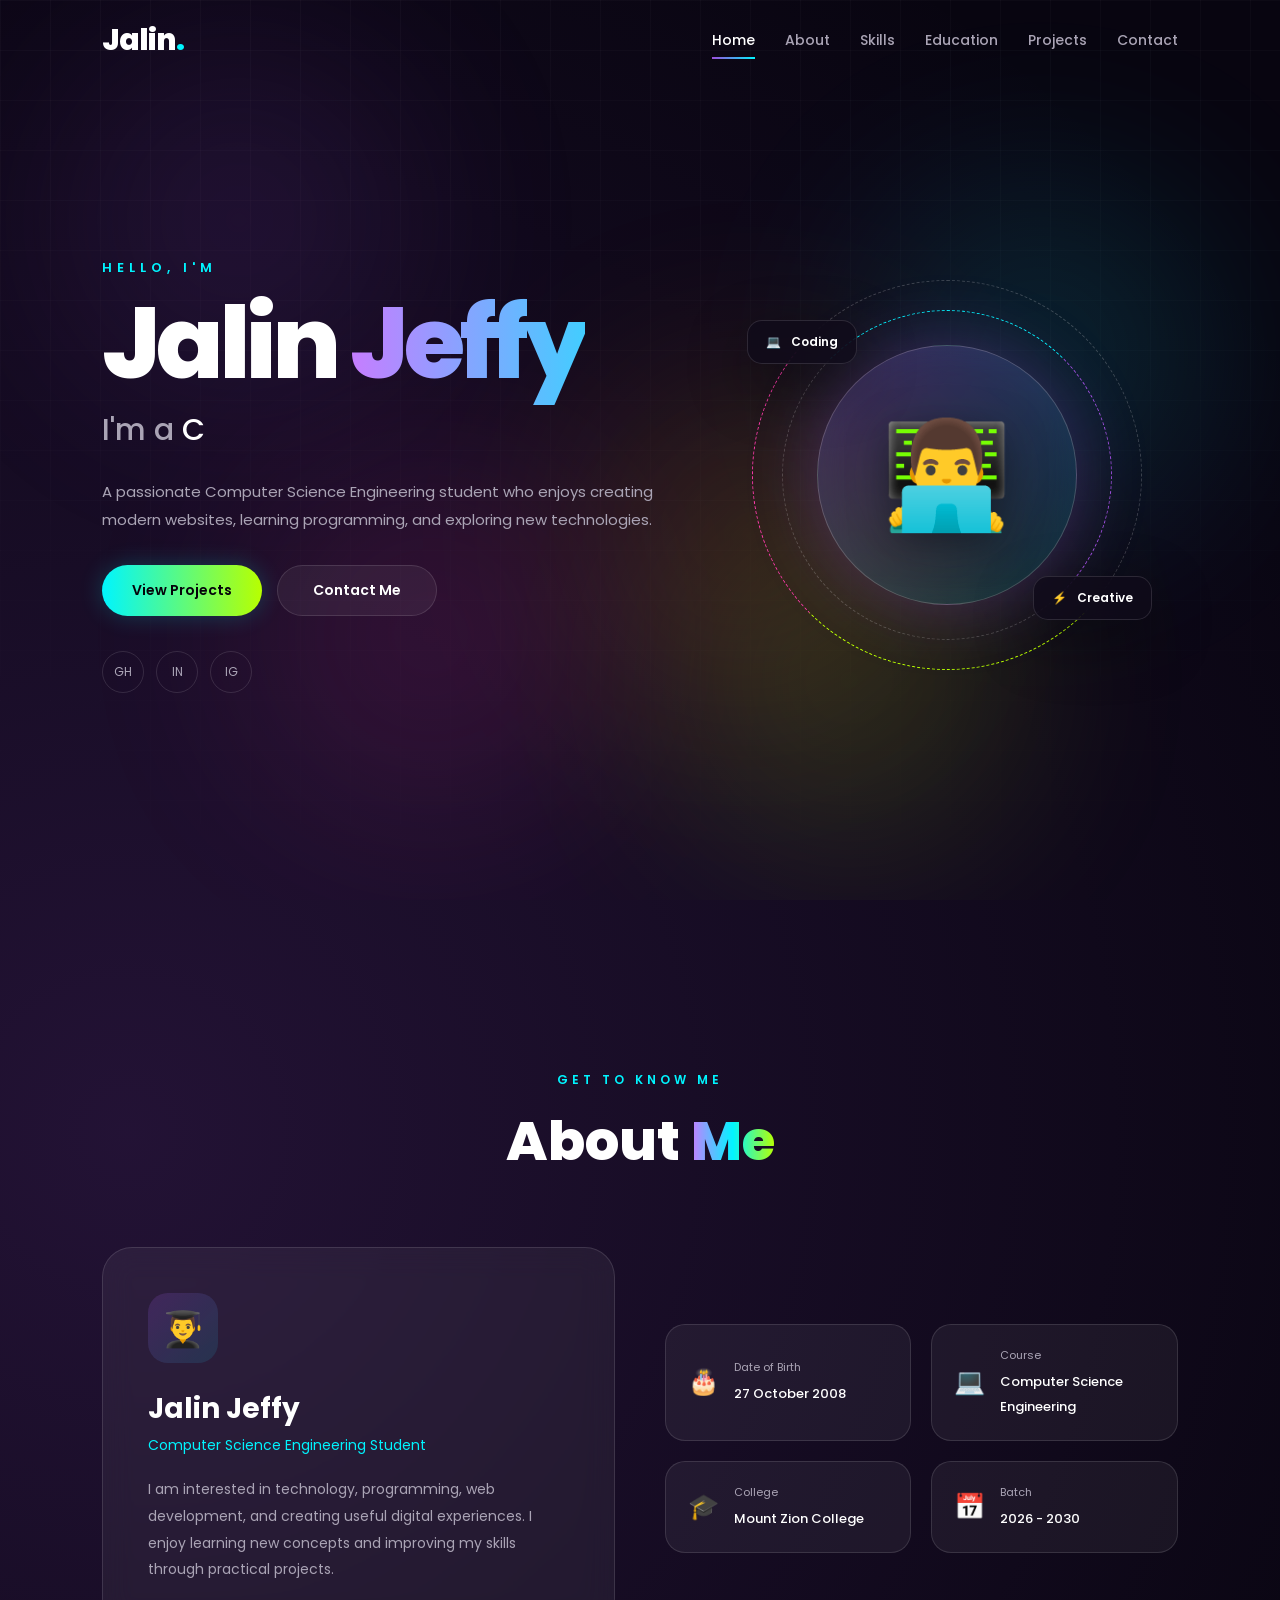
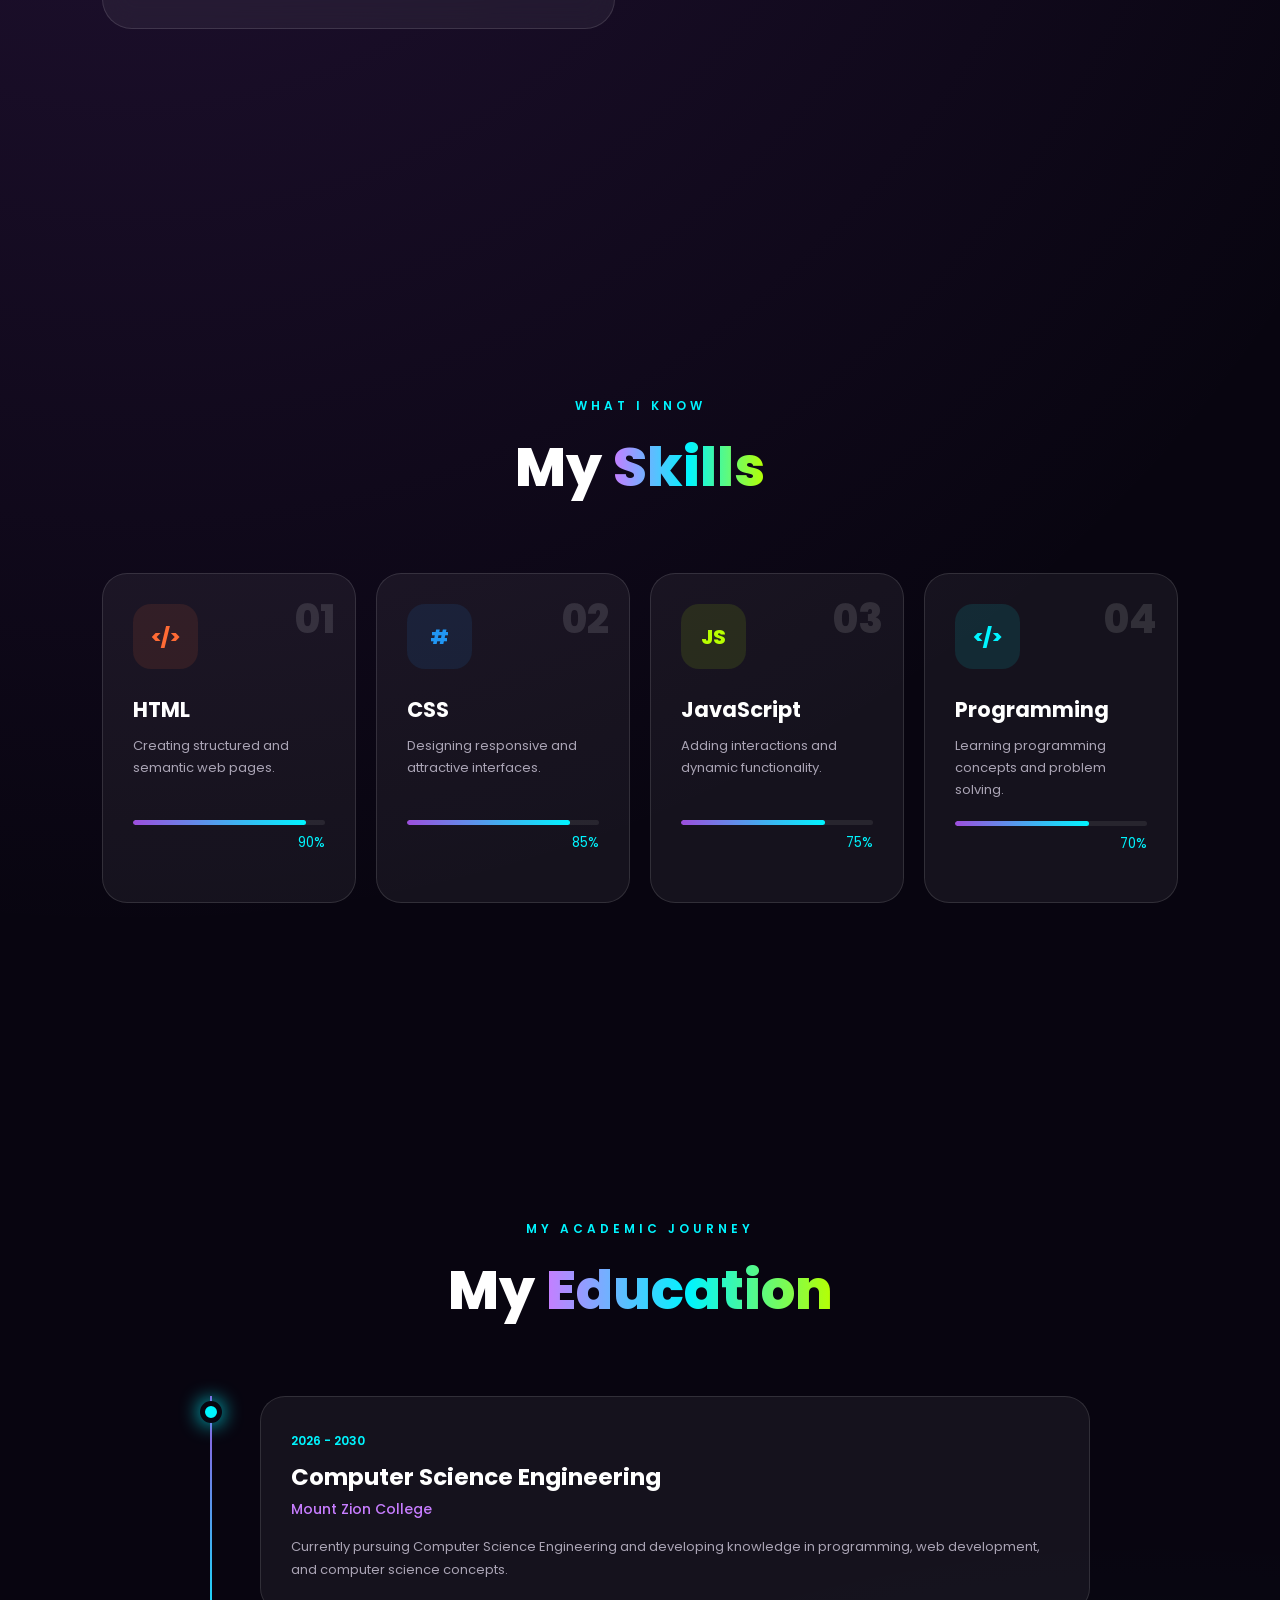
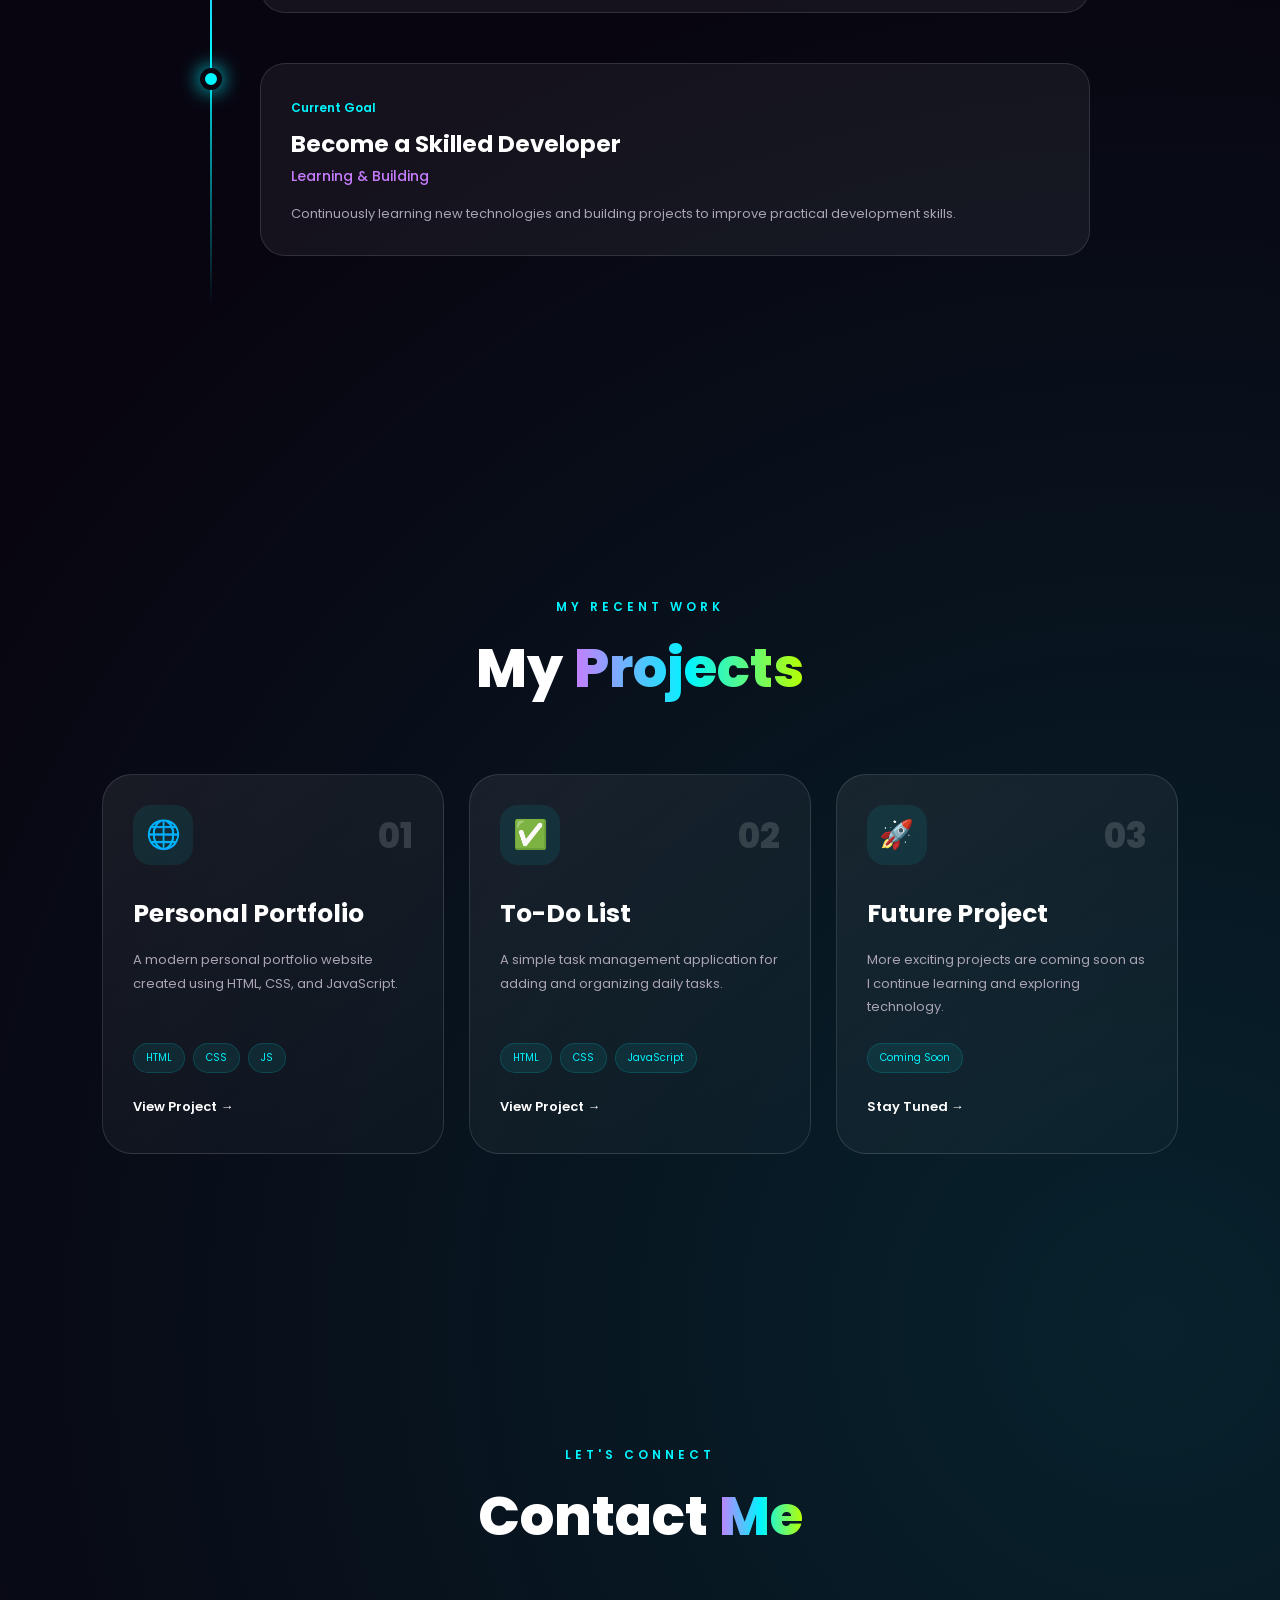
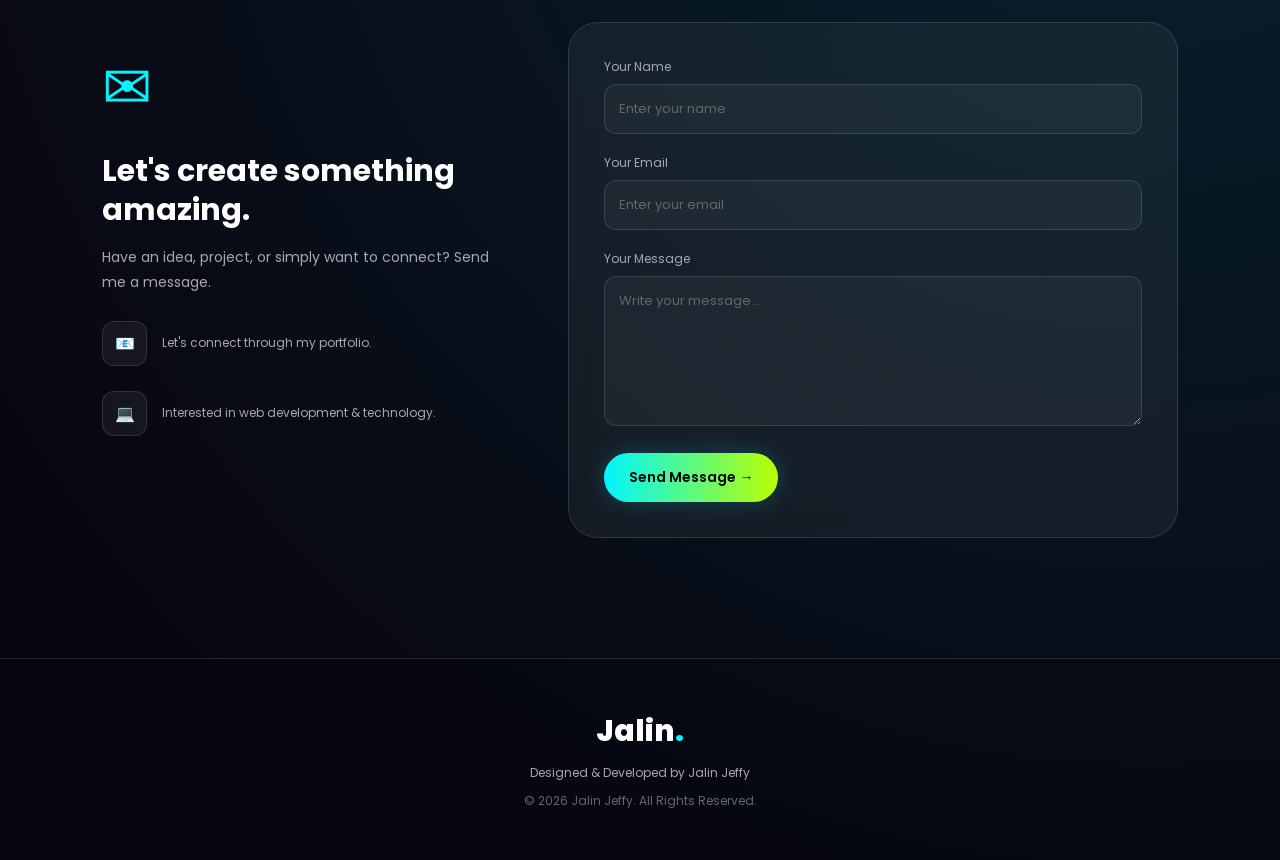
==== index.html @ ecac156f "Add files via upload" ====
<!DOCTYPE html>
<html lang="en">

<head>
    <meta charset="UTF-8">
    <meta name="viewport" content="width=device-width, initial-scale=1.0">

    <title>Jalin Jeffy | CSE Student</title>

    <!-- Google Font -->
    <link rel="preconnect" href="https://fonts.googleapis.com">
    <link rel="preconnect" href="https://fonts.gstatic.com" crossorigin>
    <link
        href="https://fonts.googleapis.com/css2?family=Poppins:wght@300;400;500;600;700;800&display=swap"
        rel="stylesheet">

    <!-- CSS -->
    <link rel="stylesheet" href="style.css">
</head>

<body>

    <!-- Animated Background -->
    <div class="background">
        <span></span>
        <span></span>
        <span></span>
        <span></span>
        <span></span>
    </div>

    <!-- NAVBAR -->
    <header class="navbar">

        <div class="logo">
            Jalin<span>.</span>
        </div>

        <nav id="navMenu">
            <a href="#home" class="active">Home</a>
            <a href="#about">About</a>
            <a href="#skills">Skills</a>
            <a href="#education">Education</a>
            <a href="#projects">Projects</a>
            <a href="#contact">Contact</a>
        </nav>

        <div class="menu-btn" id="menuBtn">
            <span></span>
            <span></span>
            <span></span>
        </div>

    </header>


    <!-- HOME -->
    <section id="home" class="hero">

        <div class="hero-content">

            <p class="small-title">HELLO, I'M</p>

            <h1>
                Jalin <span>Jeffy</span>
            </h1>

            <h2>
                I'm a <span id="typing"></span>
            </h2>

            <p class="hero-description">
                A passionate Computer Science Engineering student who
                enjoys creating modern websites, learning programming,
                and exploring new technologies.
            </p>

            <div class="hero-buttons">
                <a href="#projects" class="btn primary-btn">
                    View Projects
                </a>

                <a href="#contact" class="btn secondary-btn">
                    Contact Me
                </a>
            </div>

            <div class="social-links">

                <a href="#" title="GitHub">GH</a>
                <a href="#" title="LinkedIn">IN</a>
                <a href="#" title="Instagram">IG</a>

            </div>

        </div>


        <!-- PROFILE -->
        <div class="hero-image">

            <div class="profile-wrapper">

                <div class="rotating-ring ring-one"></div>
                <div class="rotating-ring ring-two"></div>

                <div class="profile-circle">
                    <div class="profile-icon">
                        👨‍💻
                    </div>
                </div>

                <div class="floating-card card-one">
                    <span>💻</span>
                    Coding
                </div>

                <div class="floating-card card-two">
                    <span>⚡</span>
                    Creative
                </div>

            </div>

        </div>

    </section>


    <!-- ABOUT -->
    <section id="about" class="section">

        <div class="section-title">
            <p>GET TO KNOW ME</p>
            <h2>About <span>Me</span></h2>
        </div>

        <div class="about-container">

            <div class="about-card">

                <div class="about-icon">
                    👨‍🎓
                </div>

                <h3>Jalin Jeffy</h3>

                <p class="role">
                    Computer Science Engineering Student
                </p>

                <p>
                    I am interested in technology, programming,
                    web development, and creating useful digital
                    experiences. I enjoy learning new concepts and
                    improving my skills through practical projects.
                </p>

            </div>


            <div class="about-info">

                <div class="info-box">
                    <span>🎂</span>
                    <div>
                        <small>Date of Birth</small>
                        <strong>27 October 2008</strong>
                    </div>
                </div>

                <div class="info-box">
                    <span>💻</span>
                    <div>
                        <small>Course</small>
                        <strong>Computer Science Engineering</strong>
                    </div>
                </div>

                <div class="info-box">
                    <span>🎓</span>
                    <div>
                        <small>College</small>
                        <strong>Mount Zion College</strong>
                    </div>
                </div>

                <div class="info-box">
                    <span>📅</span>
                    <div>
                        <small>Batch</small>
                        <strong>2026 - 2030</strong>
                    </div>
                </div>

            </div>

        </div>

    </section>


    <!-- SKILLS -->
    <section id="skills" class="section skills-section">

        <div class="section-title">
            <p>WHAT I KNOW</p>
            <h2>My <span>Skills</span></h2>
        </div>


        <div class="skills-grid">

            <div class="skill-card">

                <div class="skill-number">01</div>

                <div class="skill-icon html-icon">
                    &lt;/&gt;
                </div>

                <h3>HTML</h3>

                <p>
                    Creating structured and semantic web pages.
                </p>

                <div class="skill-bar">
                    <span style="width: 90%;"></span>
                </div>

                <small>90%</small>

            </div>


            <div class="skill-card">

                <div class="skill-number">02</div>

                <div class="skill-icon css-icon">
                    #
                </div>

                <h3>CSS</h3>

                <p>
                    Designing responsive and attractive interfaces.
                </p>

                <div class="skill-bar">
                    <span style="width: 85%;"></span>
                </div>

                <small>85%</small>

            </div>


            <div class="skill-card">

                <div class="skill-number">03</div>

                <div class="skill-icon js-icon">
                    JS
                </div>

                <h3>JavaScript</h3>

                <p>
                    Adding interactions and dynamic functionality.
                </p>

                <div class="skill-bar">
                    <span style="width: 75%;"></span>
                </div>

                <small>75%</small>

            </div>


            <div class="skill-card">

                <div class="skill-number">04</div>

                <div class="skill-icon code-icon">
                    &lt;/&gt;
                </div>

                <h3>Programming</h3>

                <p>
                    Learning programming concepts and problem solving.
                </p>

                <div class="skill-bar">
                    <span style="width: 70%;"></span>
                </div>

                <small>70%</small>

            </div>

        </div>

    </section>


    <!-- EDUCATION -->
    <section id="education" class="section">

        <div class="section-title">
            <p>MY ACADEMIC JOURNEY</p>
            <h2>My <span>Education</span></h2>
        </div>


        <div class="timeline">

            <div class="timeline-item">

                <div class="timeline-dot"></div>

                <div class="timeline-content">

                    <span class="timeline-year">
                        2026 - 2030
                    </span>

                    <h3>
                        Computer Science Engineering
                    </h3>

                    <h4>
                        Mount Zion College
                    </h4>

                    <p>
                        Currently pursuing Computer Science Engineering
                        and developing knowledge in programming,
                        web development, and computer science concepts.
                    </p>

                </div>

            </div>


            <div class="timeline-item">

                <div class="timeline-dot"></div>

                <div class="timeline-content">

                    <span class="timeline-year">
                        Current Goal
                    </span>

                    <h3>
                        Become a Skilled Developer
                    </h3>

                    <h4>
                        Learning & Building
                    </h4>

                    <p>
                        Continuously learning new technologies and
                        building projects to improve practical
                        development skills.
                    </p>

                </div>

            </div>

        </div>

    </section>


    <!-- PROJECTS -->
    <section id="projects" class="section projects-section">

        <div class="section-title">
            <p>MY RECENT WORK</p>
            <h2>My <span>Projects</span></h2>
        </div>


        <div class="projects-grid">


            <div class="project-card">

                <div class="project-top">

                    <span class="project-icon">
                        🌐
                    </span>

                    <span class="project-number">
                        01
                    </span>

                </div>

                <h3>
                    Personal Portfolio
                </h3>

                <p>
                    A modern personal portfolio website created
                    using HTML, CSS, and JavaScript.
                </p>

                <div class="project-tags">
                    <span>HTML</span>
                    <span>CSS</span>
                    <span>JS</span>
                </div>

                <a href="#" class="project-link">
                    View Project →
                </a>

            </div>


            <div class="project-card">

                <div class="project-top">

                    <span class="project-icon">
                        ✅
                    </span>

                    <span class="project-number">
                        02
                    </span>

                </div>

                <h3>
                    To-Do List
                </h3>

                <p>
                    A simple task management application for
                    adding and organizing daily tasks.
                </p>

                <div class="project-tags">
                    <span>HTML</span>
                    <span>CSS</span>
                    <span>JavaScript</span>
                </div>

                <a href="#" class="project-link">
                    View Project →
                </a>

            </div>


            <div class="project-card future-project">

                <div class="project-top">

                    <span class="project-icon">
                        🚀
                    </span>

                    <span class="project-number">
                        03
                    </span>

                </div>

                <h3>
                    Future Project
                </h3>

                <p>
                    More exciting projects are coming soon as I
                    continue learning and exploring technology.
                </p>

                <div class="project-tags">
                    <span>Coming Soon</span>
                </div>

                <a href="#contact" class="project-link">
                    Stay Tuned →
                </a>

            </div>

        </div>

    </section>


    <!-- CONTACT -->
    <section id="contact" class="section contact-section">

        <div class="section-title">

            <p>LET'S CONNECT</p>

            <h2>
                Contact <span>Me</span>
            </h2>

        </div>


        <div class="contact-container">


            <div class="contact-text">

                <div class="contact-big-icon">
                    ✉
                </div>

                <h3>
                    Let's create something amazing.
                </h3>

                <p>
                    Have an idea, project, or simply want to connect?
                    Send me a message.
                </p>

                <div class="contact-detail">
                    <span>📧</span>
                    <p>Let's connect through my portfolio.</p>
                </div>

                <div class="contact-detail">
                    <span>💻</span>
                    <p>Interested in web development & technology.</p>
                </div>

            </div>


            <form id="contactForm" class="contact-form">

                <div class="input-group">

                    <label>Your Name</label>

                    <input
                        type="text"
                        id="name"
                        placeholder="Enter your name"
                        required
                    >

                </div>


                <div class="input-group">

                    <label>Your Email</label>

                    <input
                        type="email"
                        id="email"
                        placeholder="Enter your email"
                        required
                    >

                </div>


                <div class="input-group">

                    <label>Your Message</label>

                    <textarea
                        id="message"
                        rows="6"
                        placeholder="Write your message..."
                        required
                    ></textarea>

                </div>


                <button type="submit" class="btn primary-btn send-btn">
                    Send Message →
                </button>

            </form>

        </div>

    </section>


    <!-- FOOTER -->
    <footer>

        <div class="footer-logo">
            Jalin<span>.</span>
        </div>

        <p>
            Designed & Developed by Jalin Jeffy
        </p>

        <p class="copyright">
            © 2026 Jalin Jeffy. All Rights Reserved.
        </p>

    </footer>


    <!-- JAVASCRIPT -->
    <script>

        /* MOBILE MENU */

        const menuBtn = document.getElementById("menuBtn");
        const navMenu = document.getElementById("navMenu");

        menuBtn.addEventListener("click", () => {

            navMenu.classList.toggle("show");
            menuBtn.classList.toggle("active");

        });


        /* CLOSE MENU AFTER CLICK */

        document.querySelectorAll("#navMenu a").forEach(link => {

            link.addEventListener("click", () => {

                navMenu.classList.remove("show");
                menuBtn.classList.remove("active");

            });

        });


        /* TYPING EFFECT */

        const typingText = document.getElementById("typing");

        const words = [
            "CSE Student",
            "Web Developer",
            "Programmer",
            "Tech Enthusiast"
        ];

        let wordIndex = 0;
        let charIndex = 0;
        let deleting = false;


        function typeEffect() {

            const currentWord = words[wordIndex];

            if (!deleting) {

                typingText.textContent =
                    currentWord.substring(0, charIndex + 1);

                charIndex++;

                if (charIndex === currentWord.length) {

                    deleting = true;

                    setTimeout(typeEffect, 1500);

                    return;
                }

            } else {

                typingText.textContent =
                    currentWord.substring(0, charIndex - 1);

                charIndex--;

                if (charIndex === 0) {

                    deleting = false;

                    wordIndex++;

                    if (wordIndex >= words.length) {
                        wordIndex = 0;
                    }

                }

            }

            setTimeout(
                typeEffect,
                deleting ? 60 : 100
            );

        }

        typeEffect();


        /* CONTACT FORM */

        const contactForm =
            document.getElementById("contactForm");

        contactForm.addEventListener("submit", function(event) {

            event.preventDefault();

            const name =
                document.getElementById("name").value;

            alert(
                "Thank you, " + name +
                "! Your message has been received."
            );

            contactForm.reset();

        });


        /* NAVBAR SCROLL EFFECT */

        window.addEventListener("scroll", () => {

            const navbar =
                document.querySelector(".navbar");

            if (window.scrollY > 50) {

                navbar.classList.add("scrolled");

            } else {

                navbar.classList.remove("scrolled");

            }

        });


        /* ACTIVE NAVIGATION */

        const sections =
            document.querySelectorAll("section");

        const navLinks =
            document.querySelectorAll("#navMenu a");


        window.addEventListener("scroll", () => {

            let current = "";

            sections.forEach(section => {

                const sectionTop =
                    section.offsetTop - 150;

                if (window.scrollY >= sectionTop) {

                    current = section.getAttribute("id");

                }

            });


            navLinks.forEach(link => {

                link.classList.remove("active");

                if (
                    link.getAttribute("href") === "#" + current
                ) {

                    link.classList.add("active");

                }

            });

        });

    </script>

</body>

</html>
---- style.css ----
/* =========================================
   GLOBAL SETTINGS
========================================= */

* {
    margin: 0;
    padding: 0;
    box-sizing: border-box;
    scroll-behavior: smooth;
}

:root {

    --bg: #080510;
    --bg-light: #10091c;

    --purple: #9d4edd;
    --purple-light: #c77dff;

    --cyan: #00f5ff;
    --lime: #b8ff00;

    --pink: #ff3cac;
    --orange: #ff9f1c;

    --white: #ffffff;
    --text: #eeeeee;
    --muted: #aaa4b5;

    --glass: rgba(255, 255, 255, 0.055);
    --border: rgba(255, 255, 255, 0.12);

    --shadow:
        0 20px 60px rgba(0, 0, 0, 0.4);

}

body {

    font-family: "Poppins", sans-serif;

    background:
        radial-gradient(
            circle at 10% 20%,
            rgba(157, 78, 221, 0.18),
            transparent 30%
        ),

        radial-gradient(
            circle at 90% 80%,
            rgba(0, 245, 255, 0.12),
            transparent 30%
        ),

        var(--bg);

    color: var(--white);

    overflow-x: hidden;

}


/* =========================================
   CUSTOM SCROLLBAR
========================================= */

::-webkit-scrollbar {
    width: 8px;
}

::-webkit-scrollbar-track {
    background: var(--bg);
}

::-webkit-scrollbar-thumb {

    background:
        linear-gradient(
            var(--purple),
            var(--cyan)
        );

    border-radius: 20px;
}


/* =========================================
   ANIMATED BACKGROUND
========================================= */

.background {

    position: fixed;

    inset: 0;

    z-index: -1;

    overflow: hidden;

    pointer-events: none;

}

.background::before {

    content: "";

    position: absolute;

    inset: 0;

    background-image:
        linear-gradient(
            rgba(255, 255, 255, 0.025) 1px,
            transparent 1px
        ),
        linear-gradient(
            90deg,
            rgba(255, 255, 255, 0.025) 1px,
            transparent 1px
        );

    background-size: 50px 50px;

    mask-image:
        linear-gradient(
            to bottom,
            black,
            transparent
        );

}

.background span {

    position: absolute;

    width: 350px;
    height: 350px;

    border-radius: 50%;

    filter: blur(100px);

    opacity: 0.12;

    animation: moveGlow 15s infinite alternate ease-in-out;

}

.background span:nth-child(1) {

    background: var(--purple);

    top: 5%;
    left: 5%;

}

.background span:nth-child(2) {

    background: var(--cyan);

    right: 5%;
    top: 20%;

    animation-delay: 2s;

}

.background span:nth-child(3) {

    background: var(--pink);

    left: 20%;
    bottom: 10%;

    animation-delay: 4s;

}

.background span:nth-child(4) {

    background: var(--lime);

    right: 20%;
    bottom: 5%;

    animation-delay: 6s;

}

.background span:nth-child(5) {

    background: var(--orange);

    left: 45%;
    top: 40%;

    animation-delay: 8s;

}


@keyframes moveGlow {

    0% {
        transform: translate(0, 0) scale(1);
    }

    50% {
        transform: translate(80px, -50px) scale(1.2);
    }

    100% {
        transform: translate(-50px, 70px) scale(0.9);
    }

}


/* =========================================
   NAVBAR
========================================= */

.navbar {

    position: fixed;

    top: 0;
    left: 0;

    width: 100%;

    height: 80px;

    padding: 0 8%;

    display: flex;

    align-items: center;

    justify-content: space-between;

    z-index: 1000;

    transition: 0.4s;

}

.navbar.scrolled {

    background: rgba(8, 5, 16, 0.8);

    backdrop-filter: blur(20px);

    border-bottom: 1px solid var(--border);

    height: 70px;

}


.logo {

    font-size: 30px;

    font-weight: 800;

    letter-spacing: -1px;

}

.logo span {

    color: var(--cyan);

}


nav {

    display: flex;

    gap: 30px;

}

nav a {

    position: relative;

    color: var(--muted);

    text-decoration: none;

    font-size: 14px;

    font-weight: 500;

    transition: 0.3s;

}

nav a:hover,
nav a.active {

    color: var(--white);

}

nav a::after {

    content: "";

    position: absolute;

    width: 0;

    height: 2px;

    left: 0;
    bottom: -8px;

    background:
        linear-gradient(
            90deg,
            var(--purple),
            var(--cyan)
        );

    transition: 0.3s;

}

nav a:hover::after,
nav a.active::after {

    width: 100%;

}


/* MOBILE MENU */

.menu-btn {

    display: none;

    width: 30px;

    cursor: pointer;

}

.menu-btn span {

    display: block;

    height: 3px;

    margin: 5px 0;

    background: white;

    border-radius: 10px;

}


/* =========================================
   COMMON SECTION
========================================= */

section {

    scroll-margin-top: 80px;

}

.section {

    min-height: 100vh;

    padding: 120px 8%;

    display: flex;

    flex-direction: column;

    justify-content: center;

}

.section-title {

    text-align: center;

    margin-bottom: 65px;

}

.section-title p {

    color: var(--cyan);

    font-size: 12px;

    font-weight: 600;

    letter-spacing: 4px;

    margin-bottom: 10px;

}

.section-title h2 {

    font-size: clamp(35px, 5vw, 55px);

    font-weight: 800;

}

.section-title h2 span {

    background:
        linear-gradient(
            90deg,
            var(--purple-light),
            var(--cyan),
            var(--lime)
        );

    -webkit-background-clip: text;

    background-clip: text;

    color: transparent;

}


/* =========================================
   HERO
========================================= */

.hero {

    min-height: 100vh;

    padding: 130px 8% 80px;

    display: grid;

    grid-template-columns: 1.1fr 0.9fr;

    align-items: center;

    gap: 50px;

}

.small-title {

    color: var(--cyan);

    letter-spacing: 5px;

    font-size: 13px;

    font-weight: 600;

    animation: slideUp 0.8s ease forwards;

}

.hero h1 {

    font-size: clamp(55px, 8vw, 100px);

    line-height: 1;

    margin: 15px 0;

    font-weight: 800;

    letter-spacing: -5px;

    animation: slideUp 1s ease forwards;

}

.hero h1 span {

    background:
        linear-gradient(
            90deg,
            var(--purple-light),
            var(--cyan),
            var(--lime)
        );

    background-size: 300%;

    -webkit-background-clip: text;

    background-clip: text;

    color: transparent;

    animation: gradientMove 5s infinite linear;

}

.hero h2 {

    font-size: clamp(20px, 3vw, 30px);

    font-weight: 500;

    color: var(--muted);

    animation: slideUp 1.2s ease forwards;

}

.hero h2 span {

    color: var(--white);

}

.hero-description {

    max-width: 650px;

    margin: 25px 0;

    color: var(--muted);

    line-height: 1.9;

    font-size: 15px;

    animation: slideUp 1.4s ease forwards;

}


/* =========================================
   BUTTONS
========================================= */

.hero-buttons {

    display: flex;

    gap: 15px;

    margin-top: 30px;

    animation: slideUp 1.6s ease forwards;

}

.btn {

    display: inline-flex;

    align-items: center;

    justify-content: center;

    min-width: 160px;

    padding: 14px 25px;

    border-radius: 50px;

    text-decoration: none;

    font-size: 14px;

    font-weight: 600;

    transition: 0.4s;

    position: relative;

    overflow: hidden;

}

.primary-btn {

    color: #05030a;

    background:
        linear-gradient(
            90deg,
            var(--cyan),
            var(--lime)
        );

    box-shadow:
        0 0 25px rgba(0, 245, 255, 0.2);

}

.primary-btn:hover {

    transform: translateY(-5px);

    box-shadow:
        0 10px 35px rgba(0, 245, 255, 0.35);

}

.secondary-btn {

    color: white;

    border: 1px solid var(--border);

    background: var(--glass);

    backdrop-filter: blur(10px);

}

.secondary-btn:hover {

    transform: translateY(-5px);

    border-color: var(--cyan);

    color: var(--cyan);

}


/* =========================================
   SOCIAL LINKS
========================================= */

.social-links {

    display: flex;

    gap: 12px;

    margin-top: 35px;

}

.social-links a {

    width: 42px;
    height: 42px;

    display: flex;

    align-items: center;
    justify-content: center;

    border-radius: 50%;

    color: var(--muted);

    border: 1px solid var(--border);

    text-decoration: none;

    font-size: 12px;

    transition: 0.3s;

}

.social-links a:hover {

    color: var(--cyan);

    border-color: var(--cyan);

    transform: translateY(-5px) rotate(8deg);

}


/* =========================================
   PROFILE
========================================= */

.hero-image {

    display: flex;

    justify-content: center;

    align-items: center;

}

.profile-wrapper {

    width: 400px;
    height: 400px;

    position: relative;

    display: flex;

    align-items: center;

    justify-content: center;

}

.profile-circle {

    width: 260px;
    height: 260px;

    border-radius: 50%;

    display: flex;

    align-items: center;
    justify-content: center;

    background:
        linear-gradient(
            145deg,
            rgba(157, 78, 221, 0.3),
            rgba(0, 245, 255, 0.1)
        );

    border: 1px solid rgba(255,255,255,0.2);

    box-shadow:
        0 0 70px rgba(157, 78, 221, 0.3),
        inset 0 0 50px rgba(0, 245, 255, 0.05);

    backdrop-filter: blur(15px);

    animation: float 4s ease-in-out infinite;

    z-index: 3;

}

.profile-icon {

    font-size: 105px;

    filter:
        drop-shadow(
            0 10px 20px
            rgba(0,0,0,0.4)
        );

}


.rotating-ring {

    position: absolute;

    border-radius: 50%;

    border: 1px dashed rgba(255,255,255,0.2);

}

.ring-one {

    width: 330px;
    height: 330px;

    border-top-color: var(--cyan);
    border-right-color: var(--purple);

    animation:
        rotate 10s linear infinite;

}

.ring-two {

    width: 390px;
    height: 390px;

    border-bottom-color: var(--lime);
    border-left-color: var(--pink);

    animation:
        rotateReverse 15s linear infinite;

}


/* =========================================
   FLOATING CARDS
========================================= */

.floating-card {

    position: absolute;

    padding: 12px 18px;

    background: rgba(15, 10, 25, 0.8);

    border: 1px solid var(--border);

    backdrop-filter: blur(15px);

    border-radius: 15px;

    font-size: 12px;

    font-weight: 600;

    box-shadow: var(--shadow);

    z-index: 5;

    animation: floatCard 4s ease-in-out infinite;

}

.floating-card span {

    margin-right: 7px;

}

.card-one {

    top: 45px;

    left: 0;

}

.card-two {

    right: -5px;

    bottom: 55px;

    animation-delay: 1.5s;

}


/* =========================================
   ABOUT
========================================= */

.about-container {

    display: grid;

    grid-template-columns: 1fr 1fr;

    gap: 50px;

    align-items: center;

}

.about-card {

    padding: 45px;

    border-radius: 30px;

    background: var(--glass);

    border: 1px solid var(--border);

    backdrop-filter: blur(15px);

    transition: 0.5s;

}

.about-card:hover {

    transform: translateY(-10px);

    border-color:
        rgba(157, 78, 221, 0.5);

    box-shadow:
        0 25px 60px
        rgba(157, 78, 221, 0.12);

}

.about-icon {

    width: 70px;
    height: 70px;

    display: flex;

    align-items: center;
    justify-content: center;

    border-radius: 20px;

    font-size: 35px;

    background:
        linear-gradient(
            135deg,
            rgba(157,78,221,0.2),
            rgba(0,245,255,0.1)
        );

    margin-bottom: 25px;

}

.about-card h3 {

    font-size: 28px;

}

.about-card .role {

    color: var(--cyan);

    margin: 5px 0 20px;

    font-size: 14px;

}

.about-card > p:last-child {

    color: var(--muted);

    line-height: 1.9;

    font-size: 14px;

}


.about-info {

    display: grid;

    grid-template-columns: 1fr 1fr;

    gap: 20px;

}

.info-box {

    display: flex;

    align-items: center;

    gap: 15px;

    padding: 22px;

    border-radius: 20px;

    background: var(--glass);

    border: 1px solid var(--border);

    transition: 0.4s;

}

.info-box:hover {

    transform: translateY(-6px);

    border-color: var(--cyan);

}

.info-box > span {

    font-size: 25px;

}

.info-box small {

    display: block;

    color: var(--muted);

    font-size: 11px;

    margin-bottom: 4px;

}

.info-box strong {

    font-size: 13px;

    font-weight: 500;

}


/* =========================================
   SKILLS
========================================= */

.skills-grid {

    display: grid;

    grid-template-columns:
        repeat(4, 1fr);

    gap: 20px;

}

.skill-card {

    position: relative;

    padding: 30px;

    min-height: 330px;

    border-radius: 25px;

    background: var(--glass);

    border: 1px solid var(--border);

    overflow: hidden;

    transition: 0.5s;

}

.skill-card::before {

    content: "";

    position: absolute;

    width: 120px;
    height: 120px;

    border-radius: 50%;

    background: var(--purple);

    filter: blur(70px);

    opacity: 0;

    top: -30px;
    right: -30px;

    transition: 0.5s;

}

.skill-card:hover {

    transform:
        translateY(-12px)
        scale(1.02);

    border-color: var(--purple);

}

.skill-card:hover::before {

    opacity: 0.4;

}

.skill-number {

    position: absolute;

    right: 20px;
    top: 15px;

    color: rgba(255,255,255,0.12);

    font-size: 40px;

    font-weight: 800;

}

.skill-icon {

    width: 65px;
    height: 65px;

    border-radius: 18px;

    display: flex;

    align-items: center;
    justify-content: center;

    font-weight: 800;

    font-size: 20px;

    margin-bottom: 25px;

}

.html-icon {

    color: #ff6b35;

    background:
        rgba(255,107,53,0.1);

}

.css-icon {

    color: #2196f3;

    background:
        rgba(33,150,243,0.1);

}

.js-icon {

    color: var(--lime);

    background:
        rgba(184,255,0,0.1);

}

.code-icon {

    color: var(--cyan);

    background:
        rgba(0,245,255,0.1);

}

.skill-card h3 {

    font-size: 21px;

    margin-bottom: 10px;

}

.skill-card p {

    color: var(--muted);

    font-size: 13px;

    line-height: 1.7;

    min-height: 65px;

}

.skill-bar {

    width: 100%;

    height: 5px;

    margin-top: 20px;

    background:
        rgba(255,255,255,0.08);

    border-radius: 20px;

    overflow: hidden;

}

.skill-bar span {

    display: block;

    height: 100%;

    background:
        linear-gradient(
            90deg,
            var(--purple),
            var(--cyan)
        );

    border-radius: inherit;

}

.skill-card small {

    display: block;

    margin-top: 8px;

    color: var(--cyan);

    text-align: right;

}


/* =========================================
   EDUCATION
========================================= */

.timeline {

    max-width: 900px;

    width: 100%;

    margin: auto;

    position: relative;

}

.timeline::before {

    content: "";

    position: absolute;

    left: 20px;

    top: 0;
    bottom: 0;

    width: 2px;

    background:
        linear-gradient(
            var(--purple),
            var(--cyan),
            transparent
        );

}

.timeline-item {

    position: relative;

    padding-left: 70px;

    margin-bottom: 50px;

}

.timeline-dot {

    position: absolute;

    left: 10px;
    top: 5px;

    width: 22px;
    height: 22px;

    border-radius: 50%;

    background: var(--cyan);

    box-shadow:
        0 0 20px var(--cyan);

    border: 5px solid var(--bg);

}

.timeline-content {

    padding: 30px;

    border-radius: 25px;

    background: var(--glass);

    border: 1px solid var(--border);

    transition: 0.4s;

}

.timeline-content:hover {

    transform: translateX(10px);

    border-color: var(--cyan);

}

.timeline-year {

    display: inline-block;

    color: var(--cyan);

    font-size: 12px;

    font-weight: 600;

    margin-bottom: 10px;

}

.timeline-content h3 {

    font-size: 23px;

    margin-bottom: 5px;

}

.timeline-content h4 {

    color: var(--purple-light);

    font-size: 14px;

    font-weight: 500;

    margin-bottom: 15px;

}

.timeline-content p {

    color: var(--muted);

    font-size: 13px;

    line-height: 1.8;

}


/* =========================================
   PROJECTS
========================================= */

.projects-grid {

    display: grid;

    grid-template-columns:
        repeat(3, 1fr);

    gap: 25px;

}

.project-card {

    position: relative;

    min-height: 380px;

    padding: 30px;

    border-radius: 30px;

    background:
        linear-gradient(
            145deg,
            rgba(255,255,255,0.07),
            rgba(255,255,255,0.02)
        );

    border: 1px solid var(--border);

    overflow: hidden;

    transition: 0.5s;

}

.project-card::after {

    content: "";

    position: absolute;

    width: 200px;
    height: 200px;

    border-radius: 50%;

    background: var(--cyan);

    filter: blur(100px);

    opacity: 0;

    right: -100px;
    bottom: -100px;

    transition: 0.5s;

}

.project-card:hover {

    transform:
        translateY(-15px)
        rotateX(3deg);

    border-color: var(--cyan);

}

.project-card:hover::after {

    opacity: 0.15;

}

.project-top {

    display: flex;

    align-items: center;

    justify-content: space-between;

}

.project-icon {

    width: 60px;
    height: 60px;

    display: flex;

    align-items: center;
    justify-content: center;

    border-radius: 18px;

    background:
        rgba(0,245,255,0.08);

    font-size: 28px;

}

.project-number {

    color: rgba(255,255,255,0.15);

    font-size: 35px;

    font-weight: 800;

}

.project-card h3 {

    font-size: 25px;

    margin: 30px 0 15px;

}

.project-card > p {

    color: var(--muted);

    font-size: 13px;

    line-height: 1.8;

    min-height: 75px;

}

.project-tags {

    display: flex;

    gap: 8px;

    flex-wrap: wrap;

    margin: 20px 0;

}

.project-tags span {

    padding: 6px 12px;

    border-radius: 20px;

    font-size: 10px;

    color: var(--cyan);

    background:
        rgba(0,245,255,0.08);

    border: 1px solid
        rgba(0,245,255,0.15);

}

.project-link {

    color: white;

    text-decoration: none;

    font-size: 13px;

    font-weight: 600;

    transition: 0.3s;

}

.project-link:hover {

    color: var(--cyan);

    letter-spacing: 1px;

}


/* =========================================
   CONTACT
========================================= */

.contact-container {

    display: grid;

    grid-template-columns: 0.8fr 1.2fr;

    gap: 60px;

    max-width: 1100px;

    width: 100%;

    margin: auto;

}

.contact-text {

    padding-top: 20px;

}

.contact-big-icon {

    font-size: 60px;

    color: var(--cyan);

    margin-bottom: 20px;

}

.contact-text h3 {

    font-size: 30px;

    line-height: 1.3;

    margin-bottom: 15px;

}

.contact-text > p {

    color: var(--muted);

    font-size: 14px;

    line-height: 1.8;

}

.contact-detail {

    display: flex;

    gap: 15px;

    align-items: center;

    margin-top: 25px;

}

.contact-detail span {

    width: 45px;
    height: 45px;

    display: flex;

    align-items: center;
    justify-content: center;

    border-radius: 12px;

    background: var(--glass);

    border: 1px solid var(--border);

}

.contact-detail p {

    color: var(--muted);

    font-size: 12px;

}


.contact-form {

    padding: 35px;

    border-radius: 30px;

    background: var(--glass);

    border: 1px solid var(--border);

    backdrop-filter: blur(15px);

}

.input-group {

    margin-bottom: 20px;

}

.input-group label {

    display: block;

    color: var(--muted);

    font-size: 12px;

    margin-bottom: 8px;

}

.input-group input,
.input-group textarea {

    width: 100%;

    border: 1px solid var(--border);

    outline: none;

    background:
        rgba(255,255,255,0.04);

    color: white;

    border-radius: 12px;

    padding: 14px;

    font-family: inherit;

    font-size: 13px;

    transition: 0.3s;

}

.input-group textarea {

    resize: vertical;

}

.input-group input:focus,
.input-group textarea:focus {

    border-color: var(--cyan);

    box-shadow:
        0 0 20px
        rgba(0,245,255,0.08);

}

.input-group input::placeholder,
.input-group textarea::placeholder {

    color: #666;

}

.send-btn {

    border: none;

    cursor: pointer;

    font-family: inherit;

}


/* =========================================
   FOOTER
========================================= */

footer {

    padding: 50px 8%;

    text-align: center;

    border-top: 1px solid var(--border);

    background:
        rgba(0,0,0,0.15);

}

.footer-logo {

    font-size: 30px;

    font-weight: 800;

    margin-bottom: 10px;

}

.footer-logo span {

    color: var(--cyan);

}

footer p {

    color: var(--muted);

    font-size: 12px;

}

footer .copyright {

    margin-top: 10px;

    opacity: 0.6;

}


/* =========================================
   ANIMATIONS
========================================= */

@keyframes slideUp {

    from {

        opacity: 0;

        transform:
            translateY(40px);

    }

    to {

        opacity: 1;

        transform:
            translateY(0);

    }

}

@keyframes gradientMove {

    0% {
        background-position: 0%;
    }

    100% {
        background-position: 300%;
    }

}

@keyframes float {

    0%,
    100% {

        transform:
            translateY(0);

    }

    50% {

        transform:
            translateY(-18px);

    }

}

@keyframes floatCard {

    0%,
    100% {

        transform:
            translateY(0);

    }

    50% {

        transform:
            translateY(-12px);

    }

}

@keyframes rotate {

    from {
        transform: rotate(0deg);
    }

    to {
        transform: rotate(360deg);
    }

}

@keyframes rotateReverse {

    from {
        transform: rotate(360deg);
    }

    to {
        transform: rotate(0deg);
    }

}


/* =========================================
   RESPONSIVE DESIGN
========================================= */

@media (max-width: 1100px) {

    .skills-grid {

        grid-template-columns:
            repeat(2, 1fr);

    }

    .hero {

        grid-template-columns: 1fr 1fr;

    }

    .profile-wrapper {

        transform: scale(0.85);

    }

}


@media (max-width: 850px) {

    .navbar {

        padding: 0 6%;

    }

    nav {

        position: absolute;

        top: 80px;

        left: 5%;

        right: 5%;

        display: none;

        flex-direction: column;

        gap: 0;

        padding: 20px;

        border-radius: 20px;

        background:
            rgba(10,6,18,0.95);

        backdrop-filter: blur(20px);

        border: 1px solid var(--border);

    }

    nav.show {

        display: flex;

    }

    nav a {

        padding: 15px;

    }

    .menu-btn {

        display: block;

    }

    .hero {

        grid-template-columns: 1fr;

        text-align: center;

        padding-top: 130px;

    }

    .hero-description {

        margin-left: auto;
        margin-right: auto;

    }

    .hero-buttons,
    .social-links {

        justify-content: center;

    }

    .hero-image {

        order: -1;

    }

    .profile-wrapper {

        transform: scale(0.75);

        margin-bottom: -50px;

    }

    .about-container {

        grid-template-columns: 1fr;

    }

    .projects-grid {

        grid-template-columns: 1fr;

    }

    .contact-container {

        grid-template-columns: 1fr;

    }

}


@media (max-width: 600px) {

    .section {

        padding:
            90px 6%;

    }

    .hero {

        padding-left: 6%;
        padding-right: 6%;

    }

    .hero h1 {

        font-size: 55px;

        letter-spacing: -3px;

    }

    .hero-buttons {

        flex-direction: column;

    }

    .btn {

        width: 100%;

    }

    .profile-wrapper {

        transform: scale(0.6);

        margin-top: -50px;

        margin-bottom: -100px;

    }

    .about-info {

        grid-template-columns: 1fr;

    }

    .skills-grid {

        grid-template-columns: 1fr;

    }

    .skill-card {

        min-height: auto;

    }

    .contact-form {

        padding: 25px;

    }

    .timeline-item {

        padding-left: 50px;

    }

}


/* =========================================
   REDUCED MOTION
========================================= */

@media (prefers-reduced-motion: reduce) {

    *,
    *::before,
    *::after {

        animation-duration: 0.01ms !important;

        animation-iteration-count: 1 !important;

        scroll-behavior: auto !important;

    }

}
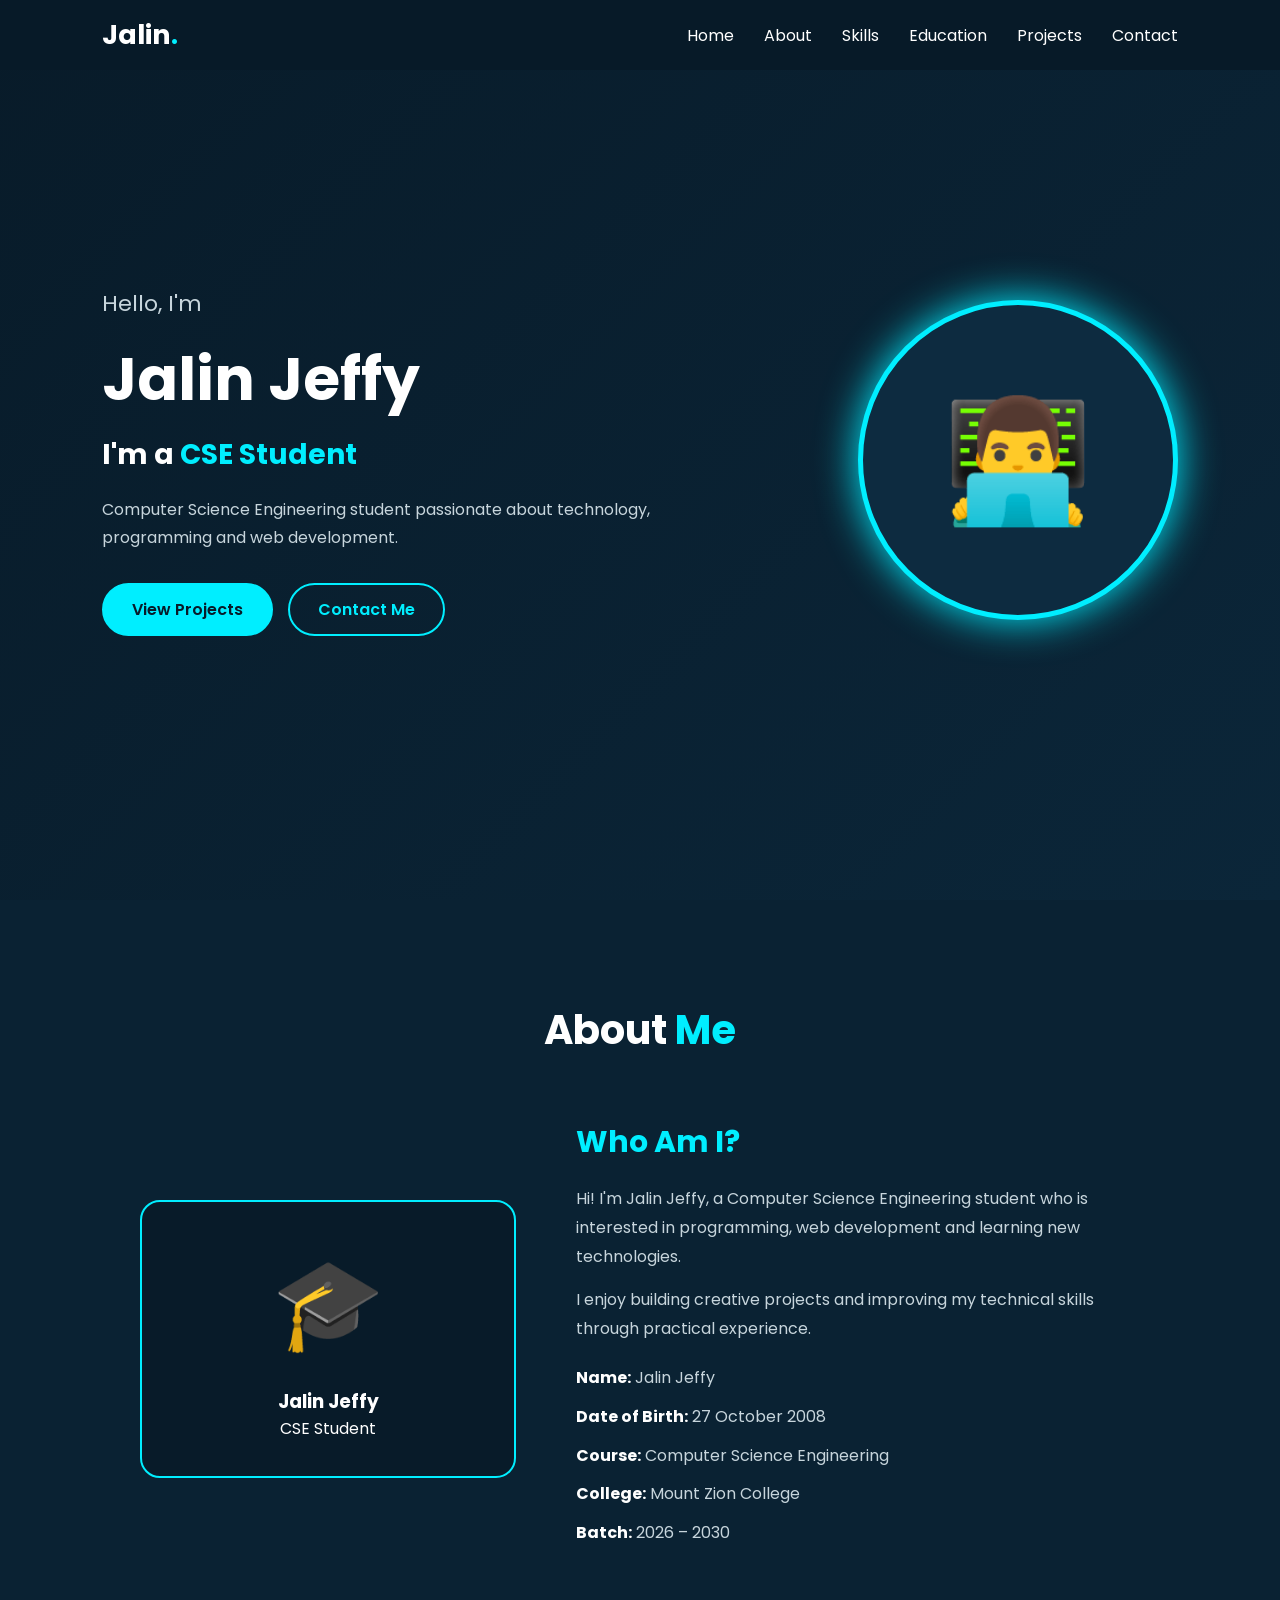
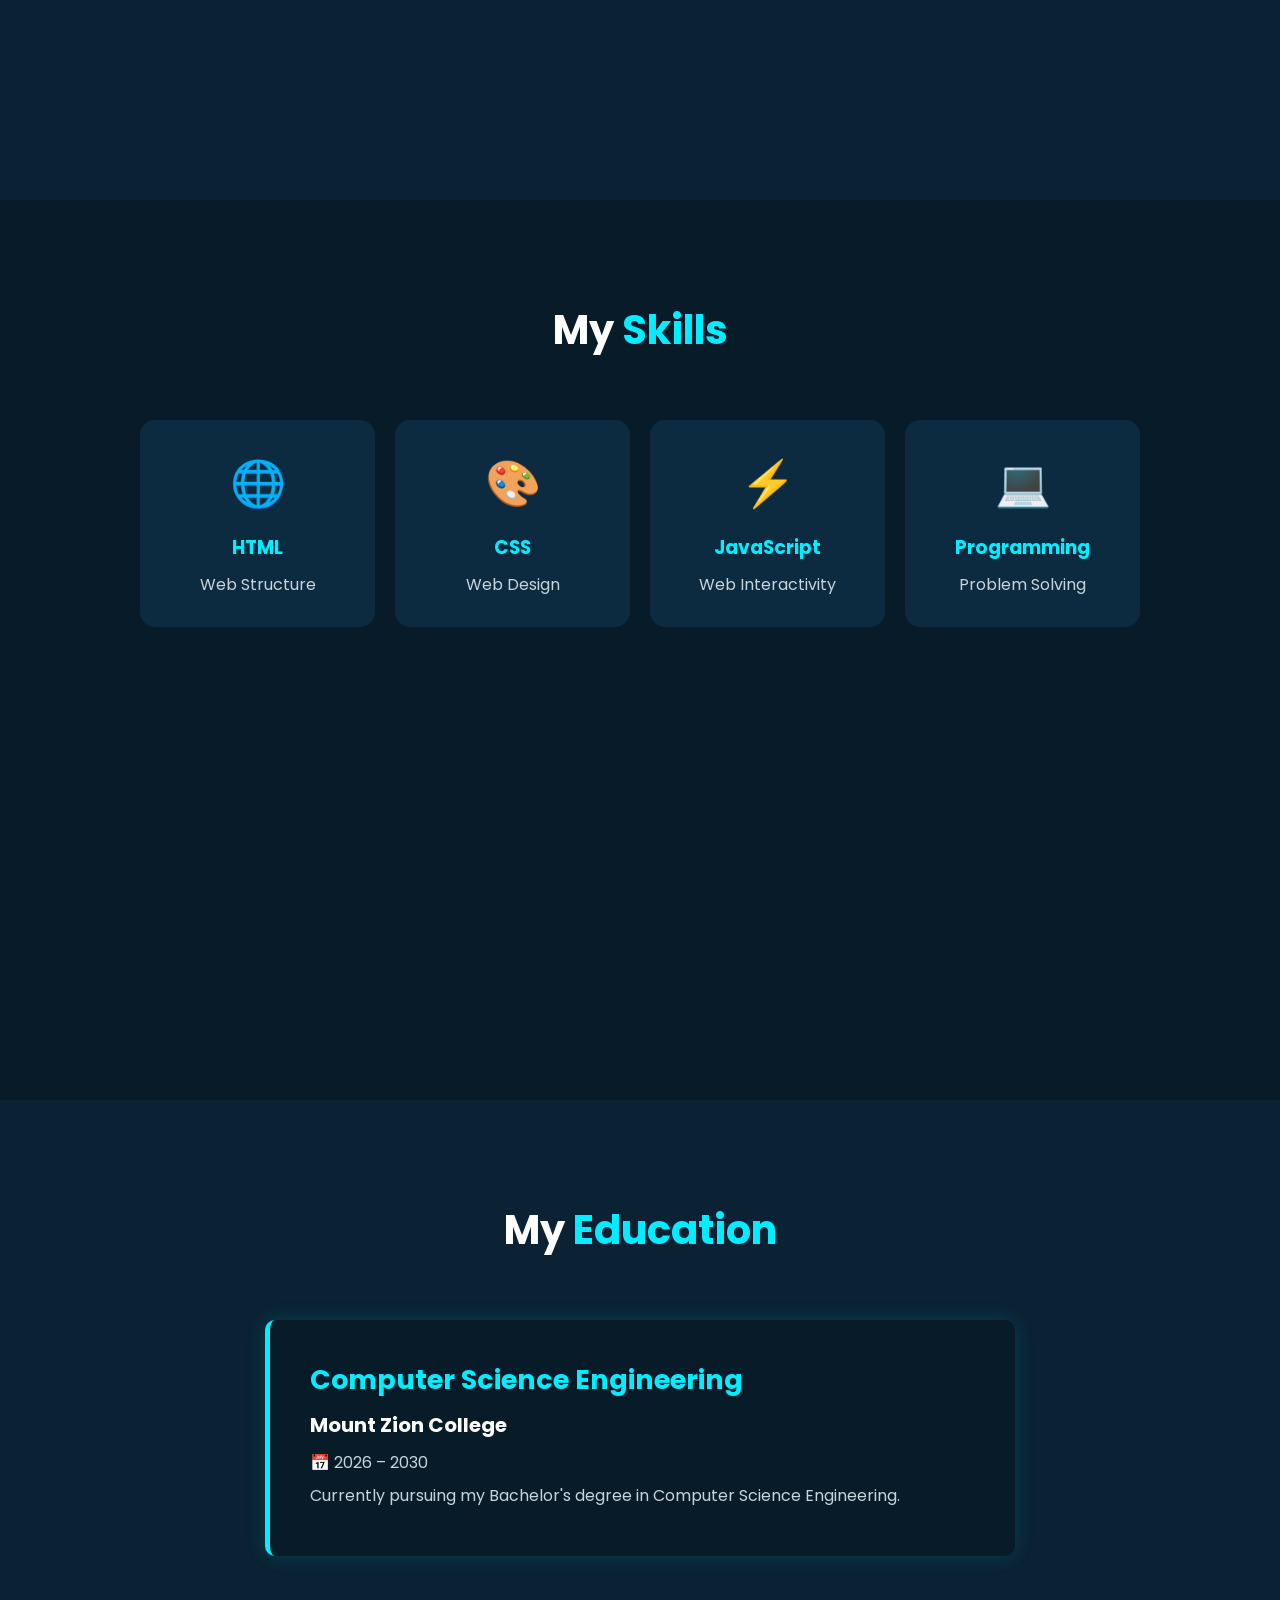
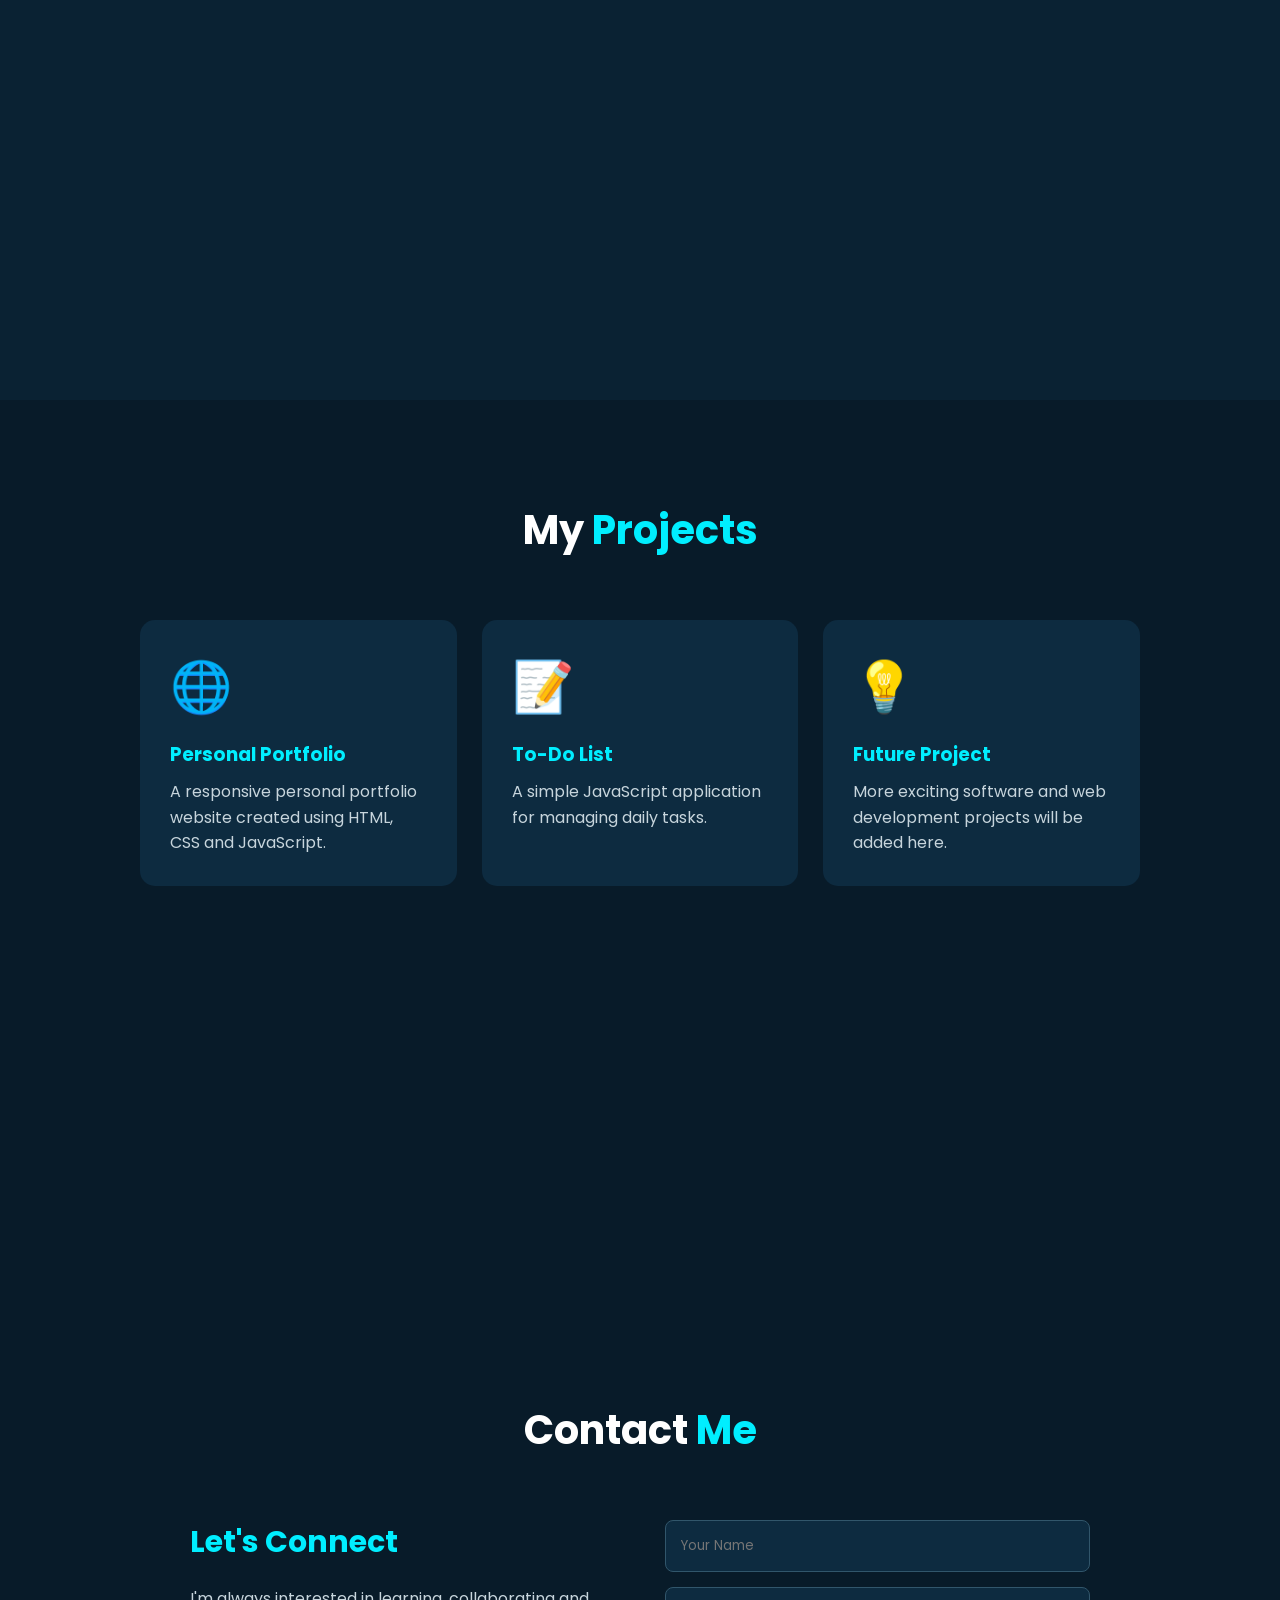
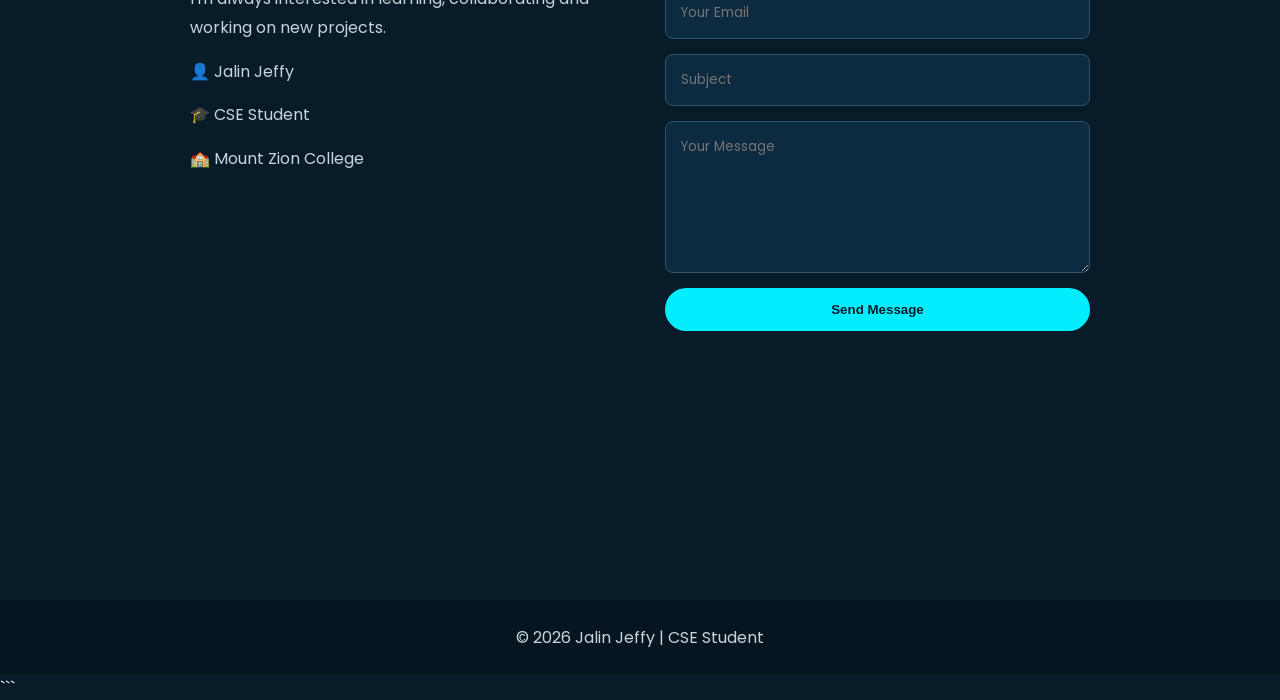
==== commit 0f3929f0: "Rename portfolio.html to index.html" ====
--- a/index.html
+++ b/index.html
@@ -1,125 +1,548 @@
 <!DOCTYPE html>
 <html lang="en">
-
 <head>
     <meta charset="UTF-8">
     <meta name="viewport" content="width=device-width, initial-scale=1.0">
 
     <title>Jalin Jeffy | CSE Student</title>
 
-    <!-- Google Font -->
     <link rel="preconnect" href="https://fonts.googleapis.com">
     <link rel="preconnect" href="https://fonts.gstatic.com" crossorigin>
-    <link
-        href="https://fonts.googleapis.com/css2?family=Poppins:wght@300;400;500;600;700;800&display=swap"
-        rel="stylesheet">
-
-    <!-- CSS -->
-    <link rel="stylesheet" href="style.css">
+    <link href="https://fonts.googleapis.com/css2?family=Poppins:wght@300;400;500;600;700&display=swap" rel="stylesheet">
+
+    <style>
+        * {
+            margin: 0;
+            padding: 0;
+            box-sizing: border-box;
+            scroll-behavior: smooth;
+        }
+
+        body {
+            font-family: "Poppins", sans-serif;
+            background: #081b29;
+            color: white;
+        }
+
+        /* NAVBAR */
+        header {
+            position: fixed;
+            top: 0;
+            width: 100%;
+            z-index: 1000;
+            background: rgba(8, 27, 41, 0.95);
+            backdrop-filter: blur(10px);
+        }
+
+        nav {
+            height: 70px;
+            display: flex;
+            justify-content: space-between;
+            align-items: center;
+            padding: 0 8%;
+        }
+
+        .logo {
+            font-size: 27px;
+            font-weight: 700;
+        }
+
+        .logo span {
+            color: #00eeff;
+        }
+
+        .nav-links {
+            display: flex;
+            list-style: none;
+            gap: 30px;
+        }
+
+        .nav-links a {
+            text-decoration: none;
+            color: white;
+            transition: 0.3s;
+        }
+
+        .nav-links a:hover {
+            color: #00eeff;
+        }
+
+        .menu {
+            display: none;
+            font-size: 28px;
+            cursor: pointer;
+        }
+
+        section {
+            min-height: 100vh;
+            padding: 100px 8%;
+        }
+
+        .title {
+            text-align: center;
+            font-size: 40px;
+            margin-bottom: 60px;
+        }
+
+        .title span {
+            color: #00eeff;
+        }
+
+        .home {
+            display: flex;
+            justify-content: space-between;
+            align-items: center;
+            gap: 50px;
+            padding-top: 120px;
+            background: linear-gradient(135deg, #081b29, #0b2639);
+        }
+
+        .home-content {
+            max-width: 650px;
+        }
+
+        .hello {
+            color: #00eeff;
+            font-size: 22px;
+        }
+
+        .home h1 {
+            font-size: 60px;
+            margin: 10px 0;
+        }
+
+        .home h2 {
+            font-size: 28px;
+            margin-bottom: 20px;
+        }
+
+        #typing {
+            color: #00eeff;
+        }
+
+        .home p {
+            color: #c7d5dc;
+            line-height: 1.8;
+        }
+
+        .buttons {
+            margin-top: 30px;
+            display: flex;
+            gap: 15px;
+        }
+
+        .btn {
+            display: inline-block;
+            padding: 12px 28px;
+            border-radius: 30px;
+            background: #00eeff;
+            color: #081b29;
+            text-decoration: none;
+            font-weight: 600;
+            border: 2px solid #00eeff;
+            transition: 0.3s;
+        }
+
+        .btn:hover {
+            background: transparent;
+            color: #00eeff;
+            box-shadow: 0 0 20px #00eeff;
+        }
+
+        .outline {
+            background: transparent;
+            color: #00eeff;
+        }
+
+        .profile {
+            width: 320px;
+            height: 320px;
+            border-radius: 50%;
+            border: 5px solid #00eeff;
+            display: flex;
+            justify-content: center;
+            align-items: center;
+            font-size: 120px;
+            background: #0d2b40;
+            box-shadow: 0 0 40px #00eeff;
+        }
+
+        .about {
+            background: #0a2233;
+        }
+
+        .about-container {
+            max-width: 1000px;
+            margin: auto;
+            display: grid;
+            grid-template-columns: 1fr 1.5fr;
+            gap: 60px;
+            align-items: center;
+        }
+
+        .about-box {
+            padding: 35px;
+            border: 2px solid #00eeff;
+            border-radius: 20px;
+            background: #081b29;
+            text-align: center;
+        }
+
+        .about-box .emoji {
+            font-size: 90px;
+            margin-bottom: 15px;
+        }
+
+        .about-content h3 {
+            font-size: 30px;
+            color: #00eeff;
+            margin-bottom: 20px;
+        }
+
+        .about-content p {
+            color: #c7d5dc;
+            line-height: 1.8;
+            margin-bottom: 15px;
+        }
+
+        .details {
+            margin-top: 20px;
+        }
+
+        .details p {
+            margin: 10px 0;
+        }
+
+        .details strong {
+            color: white;
+        }
+
+        .skills-container {
+            max-width: 1000px;
+            margin: auto;
+            display: grid;
+            grid-template-columns: repeat(4, 1fr);
+            gap: 20px;
+        }
+
+        .skill {
+            background: #0d2b40;
+            padding: 30px 20px;
+            text-align: center;
+            border-radius: 15px;
+            transition: 0.3s;
+        }
+
+        .skill:hover {
+            transform: translateY(-10px);
+            box-shadow: 0 0 20px rgba(0, 238, 255, 0.4);
+        }
+
+        .skill-icon {
+            font-size: 45px;
+            margin-bottom: 15px;
+        }
+
+        .skill h3 {
+            color: #00eeff;
+            margin-bottom: 10px;
+        }
+
+        .skill p {
+            color: #c7d5dc;
+        }
+
+        .education {
+            background: #0a2233;
+        }
+
+        .education-card {
+            max-width: 750px;
+            margin: auto;
+            background: #081b29;
+            padding: 40px;
+            border-left: 5px solid #00eeff;
+            border-radius: 10px;
+            box-shadow: 0 0 20px rgba(0, 238, 255, 0.15);
+        }
+
+        .education-card h3 {
+            color: #00eeff;
+            font-size: 27px;
+        }
+
+        .education-card h4 {
+            margin: 10px 0;
+            font-size: 20px;
+        }
+
+        .education-card p {
+            color: #c7d5dc;
+            margin: 8px 0;
+        }
+
+        .projects-container {
+            max-width: 1000px;
+            margin: auto;
+            display: grid;
+            grid-template-columns: repeat(3, 1fr);
+            gap: 25px;
+        }
+
+        .project {
+            background: #0d2b40;
+            padding: 30px;
+            border-radius: 15px;
+            transition: 0.3s;
+        }
+
+        .project:hover {
+            transform: translateY(-10px);
+            border: 1px solid #00eeff;
+        }
+
+        .project-icon {
+            font-size: 50px;
+            margin-bottom: 15px;
+        }
+
+        .project h3 {
+            color: #00eeff;
+            margin-bottom: 10px;
+        }
+
+        .project p {
+            color: #c7d5dc;
+            line-height: 1.6;
+        }
+
+        .contact {
+            background: #081b29;
+        }
+
+        .contact-container {
+            max-width: 900px;
+            margin: auto;
+            display: grid;
+            grid-template-columns: 1fr 1fr;
+            gap: 50px;
+        }
+
+        .contact-info h3 {
+            color: #00eeff;
+            font-size: 30px;
+            margin-bottom: 20px;
+        }
+
+        .contact-info p {
+            color: #c7d5dc;
+            line-height: 1.8;
+            margin-bottom: 15px;
+        }
+
+        form {
+            display: flex;
+            flex-direction: column;
+            gap: 15px;
+        }
+
+        input,
+        textarea {
+            padding: 15px;
+            background: #0d2b40;
+            border: 1px solid #31566b;
+            border-radius: 8px;
+            color: white;
+            font-family: inherit;
+            outline: none;
+        }
+
+        input:focus,
+        textarea:focus {
+            border-color: #00eeff;
+        }
+
+        textarea {
+            resize: vertical;
+        }
+
+        #message {
+            color: #00eeff;
+        }
+
+        footer {
+            text-align: center;
+            padding: 25px;
+            background: #06151f;
+            color: #c7d5dc;
+        }
+
+        @media (max-width: 900px) {
+
+            .home {
+                flex-direction: column;
+                text-align: center;
+            }
+
+            .buttons {
+                justify-content: center;
+            }
+
+            .about-container,
+            .contact-container {
+                grid-template-columns: 1fr;
+            }
+
+            .skills-container {
+                grid-template-columns: repeat(2, 1fr);
+            }
+
+            .projects-container {
+                grid-template-columns: 1fr 1fr;
+            }
+        }
+
+        @media (max-width: 600px) {
+
+            .nav-links {
+                position: absolute;
+                top: 70px;
+                left: -100%;
+                width: 100%;
+                flex-direction: column;
+                text-align: center;
+                background: #081b29;
+                padding: 25px;
+                transition: 0.3s;
+            }
+
+            .nav-links.active {
+                left: 0;
+            }
+
+            .menu {
+                display: block;
+            }
+
+            .home h1 {
+                font-size: 42px;
+            }
+
+            .home h2 {
+                font-size: 21px;
+            }
+
+            .profile {
+                width: 230px;
+                height: 230px;
+                font-size: 90px;
+            }
+
+            .skills-container,
+            .projects-container {
+                grid-template-columns: 1fr;
+            }
+
+            .title {
+                font-size: 32px;
+            }
+
+            .buttons {
+                flex-direction: column;
+                align-items: center;
+            }
+        }
+    </style>
 </head>
 
 <body>
 
-    <!-- Animated Background -->
-    <div class="background">
-        <span></span>
-        <span></span>
-        <span></span>
-        <span></span>
-        <span></span>
-    </div>
-
-    <!-- NAVBAR -->
-    <header class="navbar">
-
-        <div class="logo">
-            Jalin<span>.</span>
-        </div>
-
-        <nav id="navMenu">
-            <a href="#home" class="active">Home</a>
-            <a href="#about">About</a>
-            <a href="#skills">Skills</a>
-            <a href="#education">Education</a>
-            <a href="#projects">Projects</a>
-            <a href="#contact">Contact</a>
+    <header>
+        <nav>
+            <div class="logo">Jalin<span>.</span></div>
+
+            <ul class="nav-links" id="navLinks">
+                <li><a href="#home">Home</a></li>
+                <li><a href="#about">About</a></li>
+                <li><a href="#skills">Skills</a></li>
+                <li><a href="#education">Education</a></li>
+                <li><a href="#projects">Projects</a></li>
+                <li><a href="#contact">Contact</a></li>
+            </ul>
+
+            <div class="menu" id="menu">☰</div>
         </nav>
-
-        <div class="menu-btn" id="menuBtn">
-            <span></span>
-            <span></span>
-            <span></span>
-        </div>
-
     </header>
 
 
-    <!-- HOME -->
-    <section id="home" class="hero">
-
-        <div class="hero-content">
-
-            <p class="small-title">HELLO, I'M</p>
-
-            <h1>
-                Jalin <span>Jeffy</span>
-            </h1>
+    <section class="home" id="home">
+
+        <div class="home-content">
+
+            <p class="hello">Hello, I'm</p>
+
+            <h1>Jalin Jeffy</h1>
 
             <h2>
                 I'm a <span id="typing"></span>
             </h2>
 
-            <p class="hero-description">
-                A passionate Computer Science Engineering student who
-                enjoys creating modern websites, learning programming,
-                and exploring new technologies.
+            <p>
+                Computer Science Engineering student passionate about
+                technology, programming and web development.
             </p>
 
-            <div class="hero-buttons">
-                <a href="#projects" class="btn primary-btn">
-                    View Projects
-                </a>
-
-                <a href="#contact" class="btn secondary-btn">
-                    Contact Me
-                </a>
-            </div>
-
-            <div class="social-links">
-
-                <a href="#" title="GitHub">GH</a>
-                <a href="#" title="LinkedIn">IN</a>
-                <a href="#" title="Instagram">IG</a>
-
+            <div class="buttons">
+                <a href="#projects" class="btn">View Projects</a>
+                <a href="#contact" class="btn outline">Contact Me</a>
             </div>
 
         </div>
 
-
-        <!-- PROFILE -->
-        <div class="hero-image">
-
-            <div class="profile-wrapper">
-
-                <div class="rotating-ring ring-one"></div>
-                <div class="rotating-ring ring-two"></div>
-
-                <div class="profile-circle">
-                    <div class="profile-icon">
-                        👨‍💻
-                    </div>
+        <div class="profile">
+            👨‍💻
+        </div>
+
+    </section>
+
+
+    <section class="about" id="about">
+
+        <h2 class="title">
+            About <span>Me</span>
+        </h2>
+
+        <div class="about-container">
+
+            <div class="about-box">
+                <div class="emoji">🎓</div>
+                <h3>Jalin Jeffy</h3>
+                <p>CSE Student</p>
+            </div>
+
+            <div class="about-content">
+
+                <h3>Who Am I?</h3>
+
+                <p>
+                    Hi! I'm Jalin Jeffy, a Computer Science Engineering
+                    student who is interested in programming, web
+                    development and learning new technologies.
+                </p>
+
+                <p>
+                    I enjoy building creative projects and improving
+                    my technical skills through practical experience.
+                </p>
+
+                <div class="details">
+                    <p><strong>Name:</strong> Jalin Jeffy</p>
+                    <p><strong>Date of Birth:</strong> 27 October 2008</p>
+                    <p><strong>Course:</strong> Computer Science Engineering</p>
+                    <p><strong>College:</strong> Mount Zion College</p>
+                    <p><strong>Batch:</strong> 2026 – 2030</p>
                 </div>
 
-                <div class="floating-card card-one">
-                    <span>💻</span>
-                    Coding
-                </div>
-
-                <div class="floating-card card-two">
-                    <span>⚡</span>
-                    Creative
-                </div>
-
             </div>
 
         </div>
@@ -127,72 +550,100 @@
     </section>
 
 
-    <!-- ABOUT -->
-    <section id="about" class="section">
-
-        <div class="section-title">
-            <p>GET TO KNOW ME</p>
-            <h2>About <span>Me</span></h2>
+    <section id="skills">
+
+        <h2 class="title">
+            My <span>Skills</span>
+        </h2>
+
+        <div class="skills-container">
+
+            <div class="skill">
+                <div class="skill-icon">🌐</div>
+                <h3>HTML</h3>
+                <p>Web Structure</p>
+            </div>
+
+            <div class="skill">
+                <div class="skill-icon">🎨</div>
+                <h3>CSS</h3>
+                <p>Web Design</p>
+            </div>
+
+            <div class="skill">
+                <div class="skill-icon">⚡</div>
+                <h3>JavaScript</h3>
+                <p>Web Interactivity</p>
+            </div>
+
+            <div class="skill">
+                <div class="skill-icon">💻</div>
+                <h3>Programming</h3>
+                <p>Problem Solving</p>
+            </div>
+
         </div>
 
-        <div class="about-container">
-
-            <div class="about-card">
-
-                <div class="about-icon">
-                    👨‍🎓
-                </div>
-
-                <h3>Jalin Jeffy</h3>
-
-                <p class="role">
-                    Computer Science Engineering Student
+    </section>
+
+
+    <section class="education" id="education">
+
+        <h2 class="title">
+            My <span>Education</span>
+        </h2>
+
+        <div class="education-card">
+
+            <h3>Computer Science Engineering</h3>
+
+            <h4>Mount Zion College</h4>
+
+            <p>📅 2026 – 2030</p>
+
+            <p>
+                Currently pursuing my Bachelor's degree in
+                Computer Science Engineering.
+            </p>
+
+        </div>
+
+    </section>
+
+
+    <section id="projects">
+
+        <h2 class="title">
+            My <span>Projects</span>
+        </h2>
+
+        <div class="projects-container">
+
+            <div class="project">
+                <div class="project-icon">🌐</div>
+                <h3>Personal Portfolio</h3>
+                <p>
+                    A responsive personal portfolio website
+                    created using HTML, CSS and JavaScript.
                 </p>
-
+            </div>
+
+            <div class="project">
+                <div class="project-icon">📝</div>
+                <h3>To-Do List</h3>
                 <p>
-                    I am interested in technology, programming,
-                    web development, and creating useful digital
-                    experiences. I enjoy learning new concepts and
-                    improving my skills through practical projects.
+                    A simple JavaScript application for managing
+                    daily tasks.
                 </p>
-
-            </div>
-
-
-            <div class="about-info">
-
-                <div class="info-box">
-                    <span>🎂</span>
-                    <div>
-                        <small>Date of Birth</small>
-                        <strong>27 October 2008</strong>
-                    </div>
-                </div>
-
-                <div class="info-box">
-                    <span>💻</span>
-                    <div>
-                        <small>Course</small>
-                        <strong>Computer Science Engineering</strong>
-                    </div>
-                </div>
-
-                <div class="info-box">
-                    <span>🎓</span>
-                    <div>
-                        <small>College</small>
-                        <strong>Mount Zion College</strong>
-                    </div>
-                </div>
-
-                <div class="info-box">
-                    <span>📅</span>
-                    <div>
-                        <small>Batch</small>
-                        <strong>2026 - 2030</strong>
-                    </div>
-                </div>
-
+            </div>
+
+            <div class="project">
+                <div class="project-icon">💡</div>
+                <h3>Future Project</h3>
+                <p>
+                    More exciting software and web development
+                    projects will be added here.
+                </p>
             </div>
 
         </div>
@@ -200,459 +651,109 @@
     </section>
 
 
-    <!-- SKILLS -->
-    <section id="skills" class="section skills-section">
-
-        <div class="section-title">
-            <p>WHAT I KNOW</p>
-            <h2>My <span>Skills</span></h2>
+    <section class="contact" id="contact">
+
+        <h2 class="title">
+            Contact <span>Me</span>
+        </h2>
+
+        <div class="contact-container">
+
+            <div class="contact-info">
+
+                <h3>Let's Connect</h3>
+
+                <p>
+                    I'm always interested in learning, collaborating
+                    and working on new projects.
+                </p>
+
+                <p>👤 Jalin Jeffy</p>
+                <p>🎓 CSE Student</p>
+                <p>🏫 Mount Zion College</p>
+
+            </div>
+
+            <form id="contactForm">
+
+                <input
+                    type="text"
+                    placeholder="Your Name"
+                    required
+                >
+
+                <input
+                    type="email"
+                    placeholder="Your Email"
+                    required
+                >
+
+                <input
+                    type="text"
+                    placeholder="Subject"
+                    required
+                >
+
+                <textarea
+                    rows="6"
+                    placeholder="Your Message"
+                    required
+                ></textarea>
+
+                <button class="btn" type="submit">
+                    Send Message
+                </button>
+
+                <p id="message"></p>
+
+            </form>
+
         </div>
 
-
-        <div class="skills-grid">
-
-            <div class="skill-card">
-
-                <div class="skill-number">01</div>
-
-                <div class="skill-icon html-icon">
-                    &lt;/&gt;
-                </div>
-
-                <h3>HTML</h3>
-
-                <p>
-                    Creating structured and semantic web pages.
-                </p>
-
-                <div class="skill-bar">
-                    <span style="width: 90%;"></span>
-                </div>
-
-                <small>90%</small>
-
-            </div>
-
-
-            <div class="skill-card">
-
-                <div class="skill-number">02</div>
-
-                <div class="skill-icon css-icon">
-                    #
-                </div>
-
-                <h3>CSS</h3>
-
-                <p>
-                    Designing responsive and attractive interfaces.
-                </p>
-
-                <div class="skill-bar">
-                    <span style="width: 85%;"></span>
-                </div>
-
-                <small>85%</small>
-
-            </div>
-
-
-            <div class="skill-card">
-
-                <div class="skill-number">03</div>
-
-                <div class="skill-icon js-icon">
-                    JS
-                </div>
-
-                <h3>JavaScript</h3>
-
-                <p>
-                    Adding interactions and dynamic functionality.
-                </p>
-
-                <div class="skill-bar">
-                    <span style="width: 75%;"></span>
-                </div>
-
-                <small>75%</small>
-
-            </div>
-
-
-            <div class="skill-card">
-
-                <div class="skill-number">04</div>
-
-                <div class="skill-icon code-icon">
-                    &lt;/&gt;
-                </div>
-
-                <h3>Programming</h3>
-
-                <p>
-                    Learning programming concepts and problem solving.
-                </p>
-
-                <div class="skill-bar">
-                    <span style="width: 70%;"></span>
-                </div>
-
-                <small>70%</small>
-
-            </div>
-
-        </div>
-
     </section>
 
 
-    <!-- EDUCATION -->
-    <section id="education" class="section">
-
-        <div class="section-title">
-            <p>MY ACADEMIC JOURNEY</p>
-            <h2>My <span>Education</span></h2>
-        </div>
-
-
-        <div class="timeline">
-
-            <div class="timeline-item">
-
-                <div class="timeline-dot"></div>
-
-                <div class="timeline-content">
-
-                    <span class="timeline-year">
-                        2026 - 2030
-                    </span>
-
-                    <h3>
-                        Computer Science Engineering
-                    </h3>
-
-                    <h4>
-                        Mount Zion College
-                    </h4>
-
-                    <p>
-                        Currently pursuing Computer Science Engineering
-                        and developing knowledge in programming,
-                        web development, and computer science concepts.
-                    </p>
-
-                </div>
-
-            </div>
-
-
-            <div class="timeline-item">
-
-                <div class="timeline-dot"></div>
-
-                <div class="timeline-content">
-
-                    <span class="timeline-year">
-                        Current Goal
-                    </span>
-
-                    <h3>
-                        Become a Skilled Developer
-                    </h3>
-
-                    <h4>
-                        Learning & Building
-                    </h4>
-
-                    <p>
-                        Continuously learning new technologies and
-                        building projects to improve practical
-                        development skills.
-                    </p>
-
-                </div>
-
-            </div>
-
-        </div>
-
-    </section>
-
-
-    <!-- PROJECTS -->
-    <section id="projects" class="section projects-section">
-
-        <div class="section-title">
-            <p>MY RECENT WORK</p>
-            <h2>My <span>Projects</span></h2>
-        </div>
-
-
-        <div class="projects-grid">
-
-
-            <div class="project-card">
-
-                <div class="project-top">
-
-                    <span class="project-icon">
-                        🌐
-                    </span>
-
-                    <span class="project-number">
-                        01
-                    </span>
-
-                </div>
-
-                <h3>
-                    Personal Portfolio
-                </h3>
-
-                <p>
-                    A modern personal portfolio website created
-                    using HTML, CSS, and JavaScript.
-                </p>
-
-                <div class="project-tags">
-                    <span>HTML</span>
-                    <span>CSS</span>
-                    <span>JS</span>
-                </div>
-
-                <a href="#" class="project-link">
-                    View Project →
-                </a>
-
-            </div>
-
-
-            <div class="project-card">
-
-                <div class="project-top">
-
-                    <span class="project-icon">
-                        ✅
-                    </span>
-
-                    <span class="project-number">
-                        02
-                    </span>
-
-                </div>
-
-                <h3>
-                    To-Do List
-                </h3>
-
-                <p>
-                    A simple task management application for
-                    adding and organizing daily tasks.
-                </p>
-
-                <div class="project-tags">
-                    <span>HTML</span>
-                    <span>CSS</span>
-                    <span>JavaScript</span>
-                </div>
-
-                <a href="#" class="project-link">
-                    View Project →
-                </a>
-
-            </div>
-
-
-            <div class="project-card future-project">
-
-                <div class="project-top">
-
-                    <span class="project-icon">
-                        🚀
-                    </span>
-
-                    <span class="project-number">
-                        03
-                    </span>
-
-                </div>
-
-                <h3>
-                    Future Project
-                </h3>
-
-                <p>
-                    More exciting projects are coming soon as I
-                    continue learning and exploring technology.
-                </p>
-
-                <div class="project-tags">
-                    <span>Coming Soon</span>
-                </div>
-
-                <a href="#contact" class="project-link">
-                    Stay Tuned →
-                </a>
-
-            </div>
-
-        </div>
-
-    </section>
-
-
-    <!-- CONTACT -->
-    <section id="contact" class="section contact-section">
-
-        <div class="section-title">
-
-            <p>LET'S CONNECT</p>
-
-            <h2>
-                Contact <span>Me</span>
-            </h2>
-
-        </div>
-
-
-        <div class="contact-container">
-
-
-            <div class="contact-text">
-
-                <div class="contact-big-icon">
-                    ✉
-                </div>
-
-                <h3>
-                    Let's create something amazing.
-                </h3>
-
-                <p>
-                    Have an idea, project, or simply want to connect?
-                    Send me a message.
-                </p>
-
-                <div class="contact-detail">
-                    <span>📧</span>
-                    <p>Let's connect through my portfolio.</p>
-                </div>
-
-                <div class="contact-detail">
-                    <span>💻</span>
-                    <p>Interested in web development & technology.</p>
-                </div>
-
-            </div>
-
-
-            <form id="contactForm" class="contact-form">
-
-                <div class="input-group">
-
-                    <label>Your Name</label>
-
-                    <input
-                        type="text"
-                        id="name"
-                        placeholder="Enter your name"
-                        required
-                    >
-
-                </div>
-
-
-                <div class="input-group">
-
-                    <label>Your Email</label>
-
-                    <input
-                        type="email"
-                        id="email"
-                        placeholder="Enter your email"
-                        required
-                    >
-
-                </div>
-
-
-                <div class="input-group">
-
-                    <label>Your Message</label>
-
-                    <textarea
-                        id="message"
-                        rows="6"
-                        placeholder="Write your message..."
-                        required
-                    ></textarea>
-
-                </div>
-
-
-                <button type="submit" class="btn primary-btn send-btn">
-                    Send Message →
-                </button>
-
-            </form>
-
-        </div>
-
-    </section>
-
-
-    <!-- FOOTER -->
     <footer>
-
-        <div class="footer-logo">
-            Jalin<span>.</span>
-        </div>
-
         <p>
-            Designed & Developed by Jalin Jeffy
+            © 2026 Jalin Jeffy | CSE Student
         </p>
-
-        <p class="copyright">
-            © 2026 Jalin Jeffy. All Rights Reserved.
-        </p>
-
     </footer>
 
 
-    <!-- JAVASCRIPT -->
     <script>
 
-        /* MOBILE MENU */
-
-        const menuBtn = document.getElementById("menuBtn");
-        const navMenu = document.getElementById("navMenu");
-
-        menuBtn.addEventListener("click", () => {
-
-            navMenu.classList.toggle("show");
-            menuBtn.classList.toggle("active");
+
+        const menu = document.getElementById("menu");
+        const navLinks = document.getElementById("navLinks");
+
+        menu.addEventListener("click", function() {
+
+            navLinks.classList.toggle("active");
+
+            if (navLinks.classList.contains("active")) {
+                menu.textContent = "✕";
+            } else {
+                menu.textContent = "☰";
+            }
 
         });
 
 
-        /* CLOSE MENU AFTER CLICK */
-
-        document.querySelectorAll("#navMenu a").forEach(link => {
+
+        document.querySelectorAll(".nav-links a").forEach(link => {
 
             link.addEventListener("click", () => {
 
-                navMenu.classList.remove("show");
-                menuBtn.classList.remove("active");
+                navLinks.classList.remove("active");
+                menu.textContent = "☰";
 
             });
 
         });
 
 
-        /* TYPING EFFECT */
-
-        const typingText = document.getElementById("typing");
+
+        const typing = document.getElementById("typing");
 
         const words = [
             "CSE Student",
@@ -665,14 +766,13 @@
         let charIndex = 0;
         let deleting = false;
 
-
         function typeEffect() {
 
             const currentWord = words[wordIndex];
 
             if (!deleting) {
 
-                typingText.textContent =
+                typing.textContent =
                     currentWord.substring(0, charIndex + 1);
 
                 charIndex++;
@@ -682,13 +782,12 @@
                     deleting = true;
 
                     setTimeout(typeEffect, 1500);
-
                     return;
                 }
 
             } else {
 
-                typingText.textContent =
+                typing.textContent =
                     currentWord.substring(0, charIndex - 1);
 
                 charIndex--;
@@ -696,10 +795,9 @@
                 if (charIndex === 0) {
 
                     deleting = false;
-
                     wordIndex++;
 
-                    if (wordIndex >= words.length) {
+                    if (wordIndex === words.length) {
                         wordIndex = 0;
                     }
 
@@ -709,101 +807,30 @@
 
             setTimeout(
                 typeEffect,
-                deleting ? 60 : 100
+                deleting ? 50 : 100
             );
-
         }
 
         typeEffect();
 
 
-        /* CONTACT FORM */
-
-        const contactForm =
-            document.getElementById("contactForm");
-
-        contactForm.addEventListener("submit", function(event) {
+
+        const form = document.getElementById("contactForm");
+        const message = document.getElementById("message");
+
+        form.addEventListener("submit", function(event) {
 
             event.preventDefault();
 
-            const name =
-                document.getElementById("name").value;
-
-            alert(
-                "Thank you, " + name +
-                "! Your message has been received."
-            );
-
-            contactForm.reset();
+            message.textContent =
+                "Thank you! Your message has been submitted.";
+
+            form.reset();
 
         });
 
-
-        /* NAVBAR SCROLL EFFECT */
-
-        window.addEventListener("scroll", () => {
-
-            const navbar =
-                document.querySelector(".navbar");
-
-            if (window.scrollY > 50) {
-
-                navbar.classList.add("scrolled");
-
-            } else {
-
-                navbar.classList.remove("scrolled");
-
-            }
-
-        });
-
-
-        /* ACTIVE NAVIGATION */
-
-        const sections =
-            document.querySelectorAll("section");
-
-        const navLinks =
-            document.querySelectorAll("#navMenu a");
-
-
-        window.addEventListener("scroll", () => {
-
-            let current = "";
-
-            sections.forEach(section => {
-
-                const sectionTop =
-                    section.offsetTop - 150;
-
-                if (window.scrollY >= sectionTop) {
-
-                    current = section.getAttribute("id");
-
-                }
-
-            });
-
-
-            navLinks.forEach(link => {
-
-                link.classList.remove("active");
-
-                if (
-                    link.getAttribute("href") === "#" + current
-                ) {
-
-                    link.classList.add("active");
-
-                }
-
-            });
-
-        });
-
     </script>
 
 </body>
-
-</html>+</html>
+```
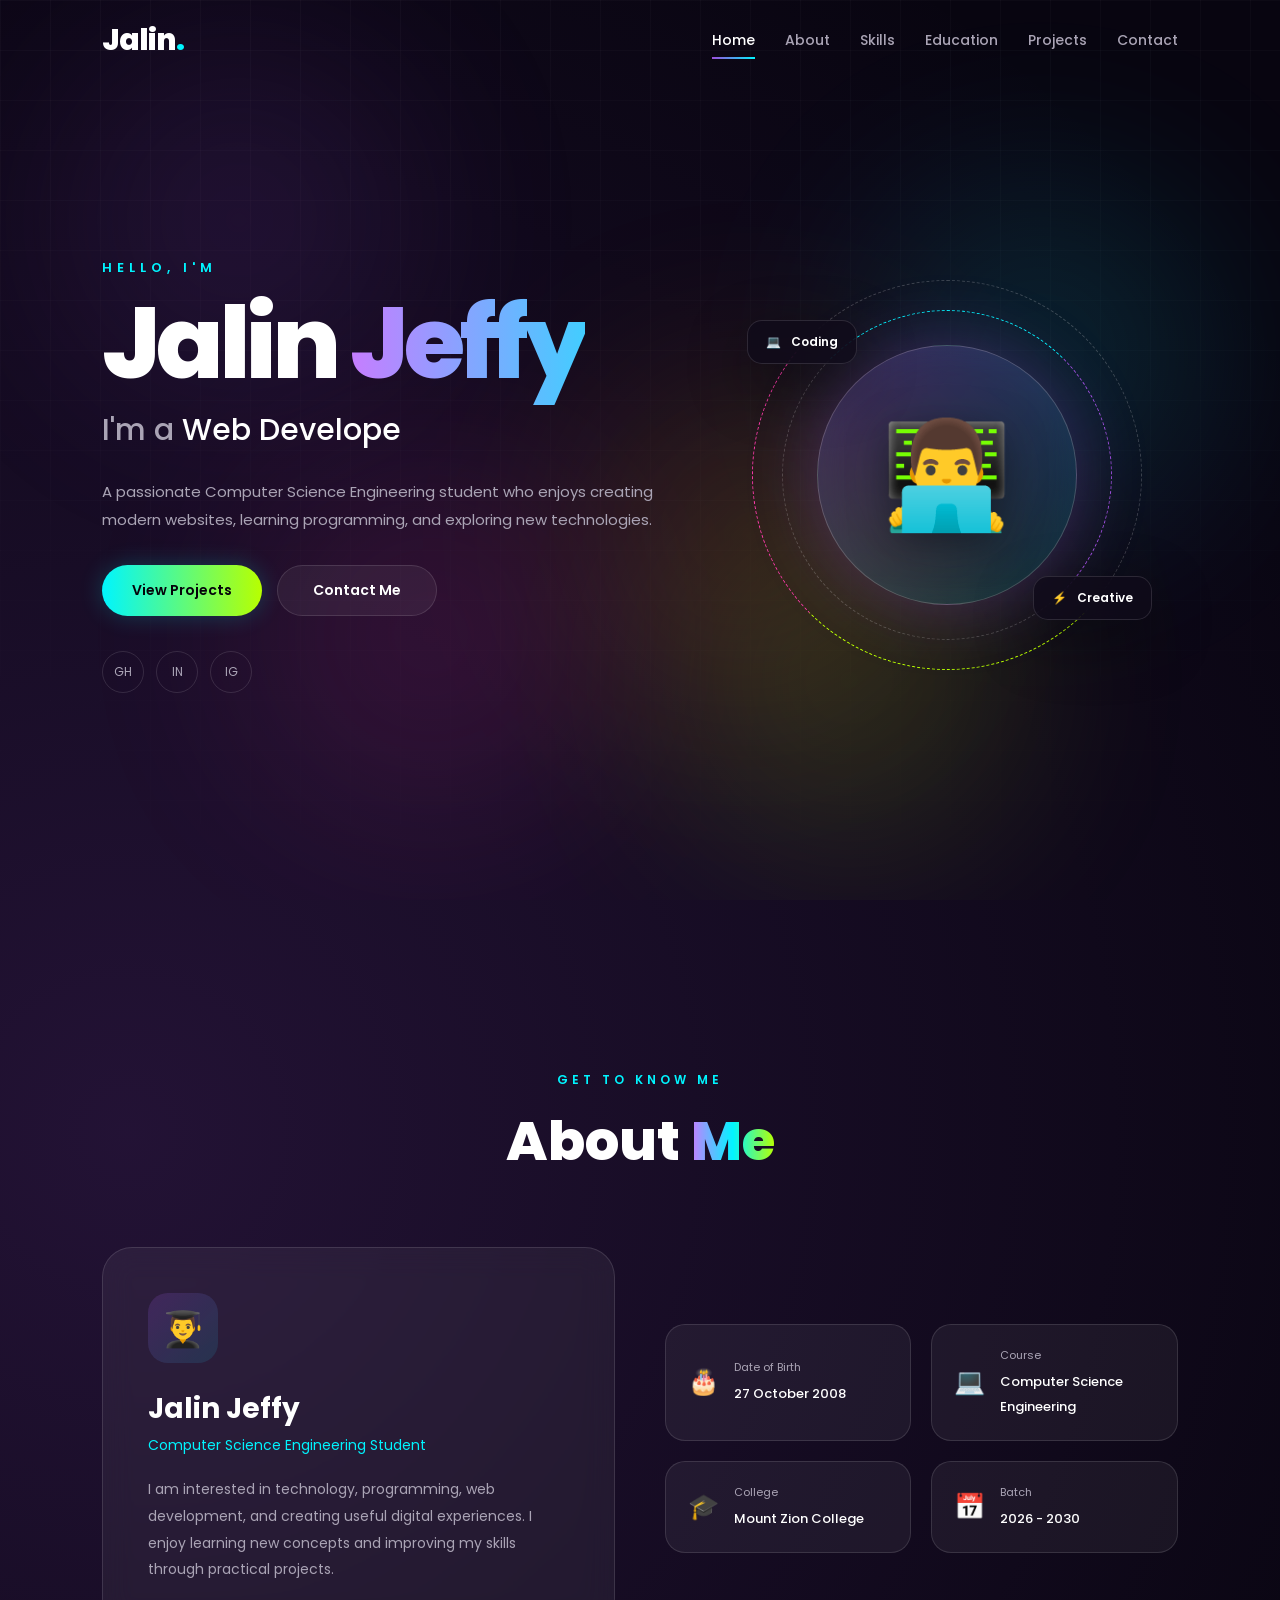
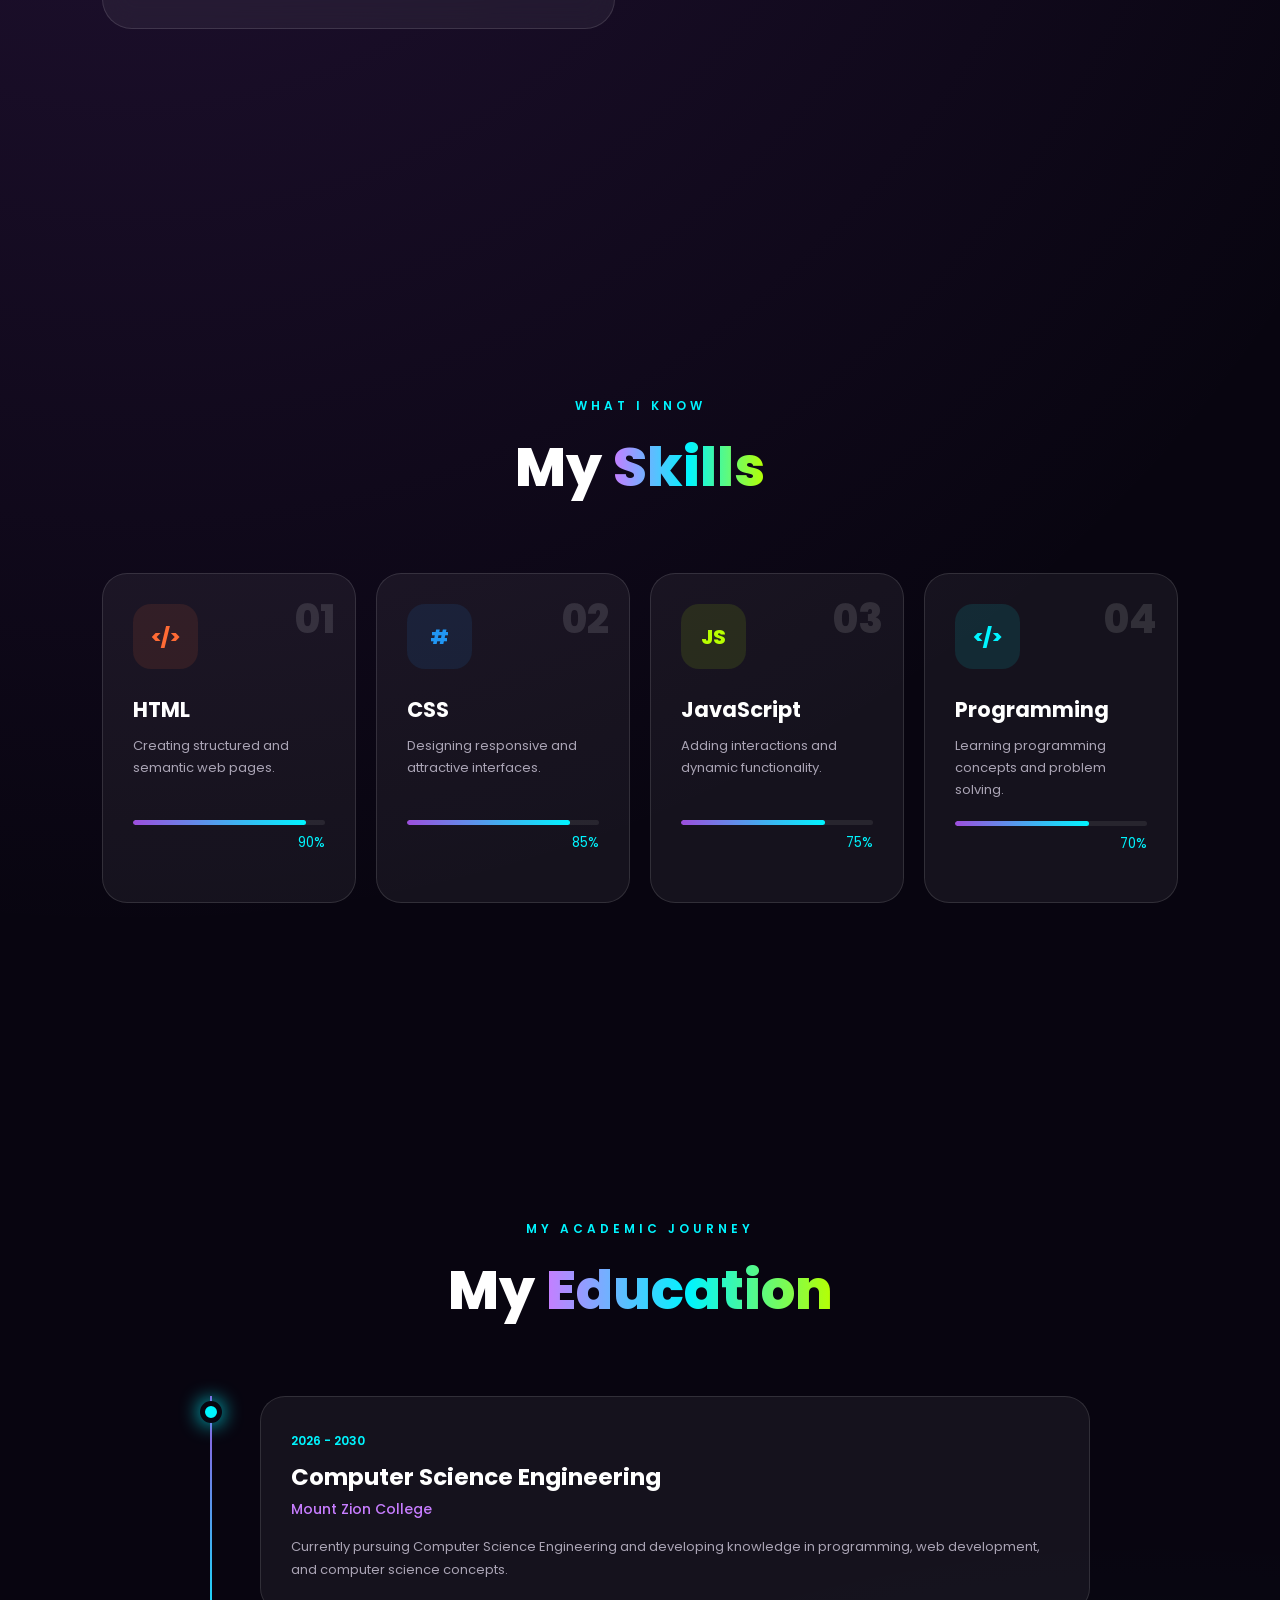
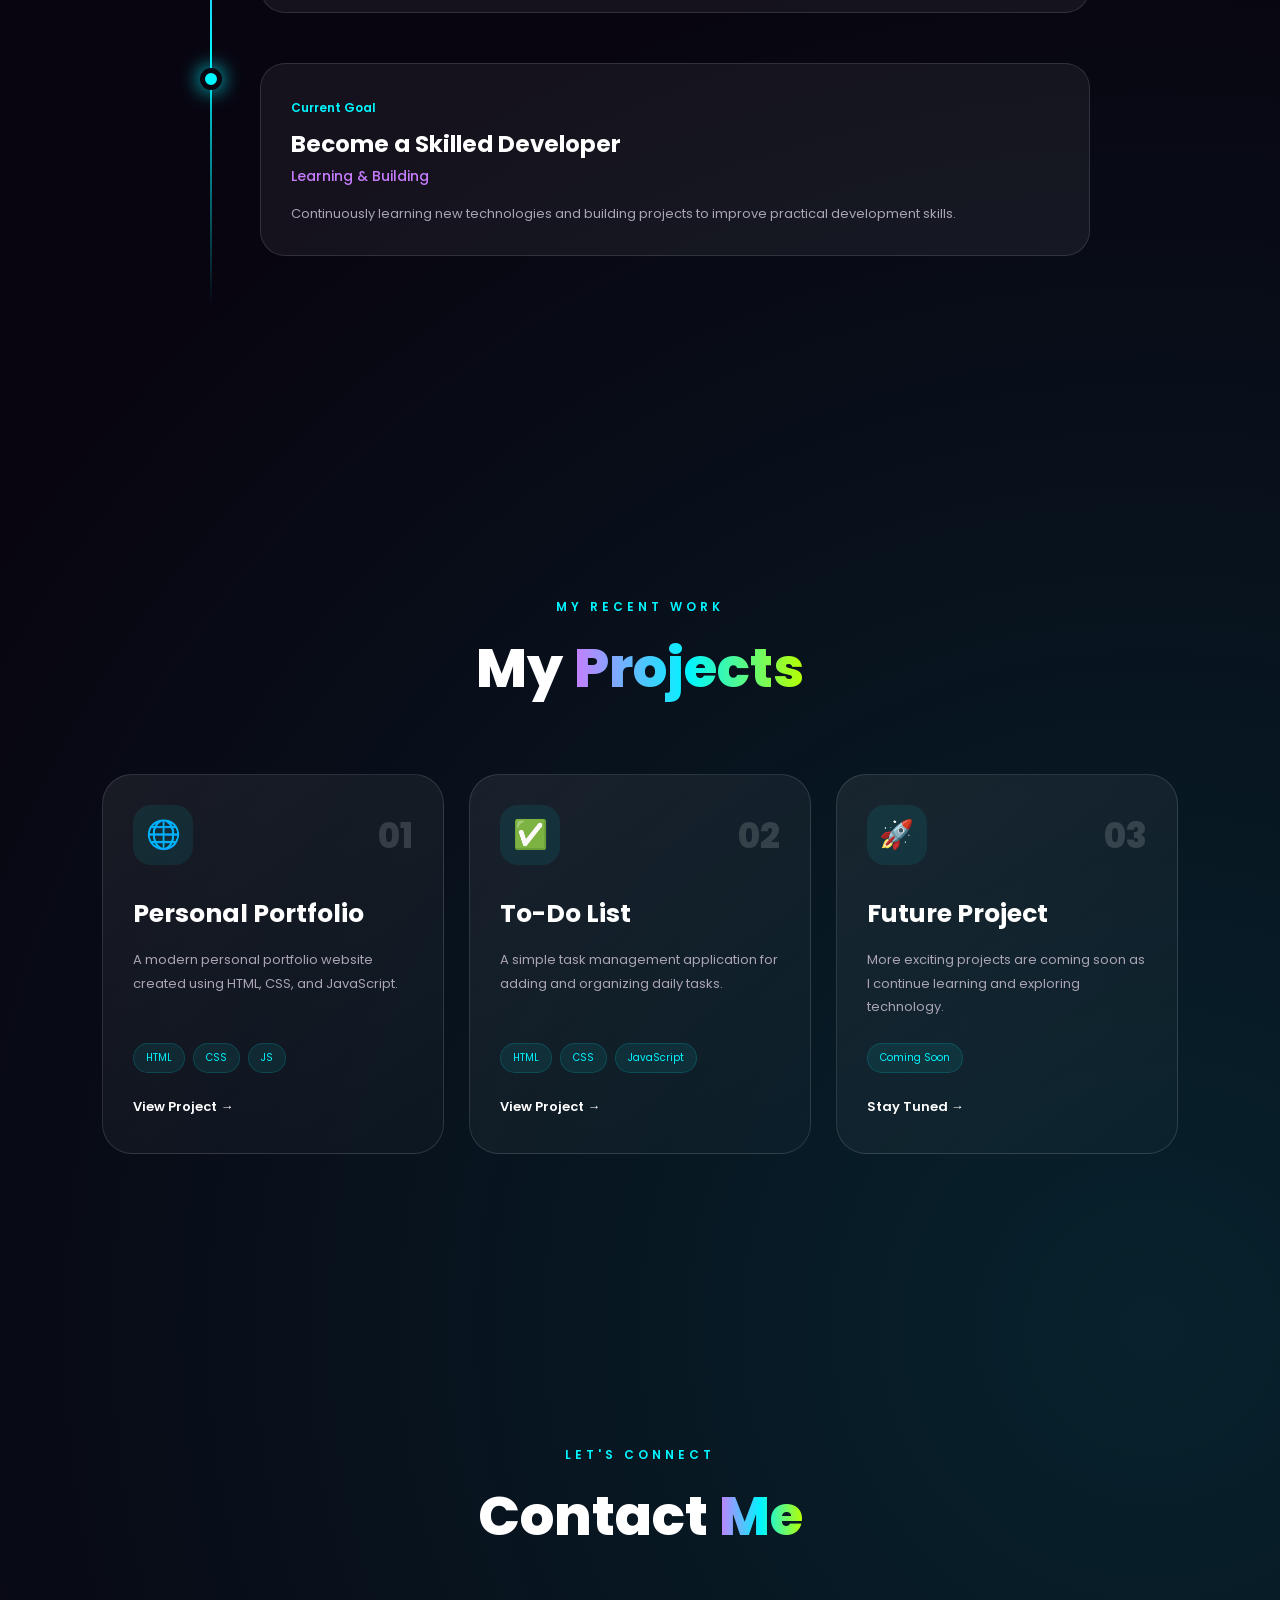
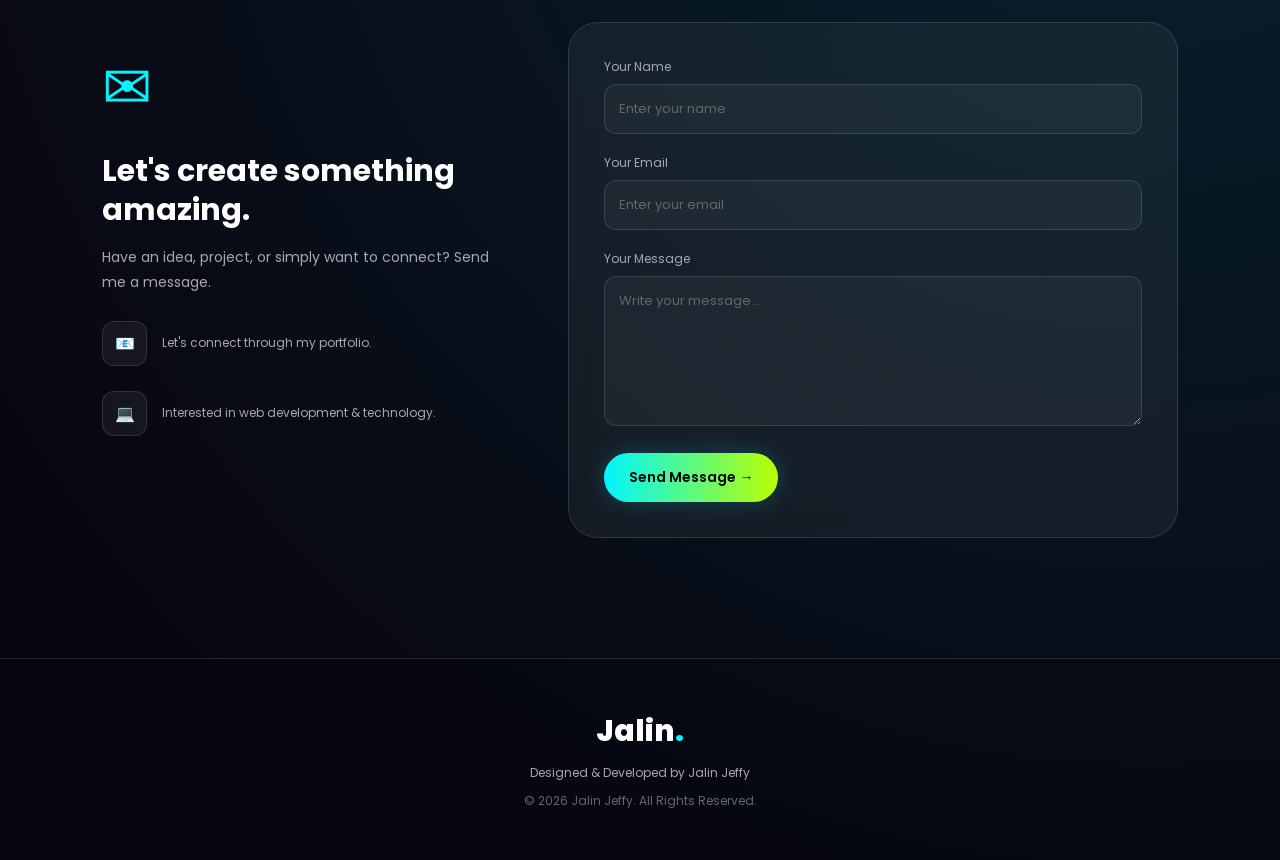
==== commit c3a2ebee: "Add files via upload" ====
--- a/index.html
+++ b/index.html
@@ -1,547 +1,304 @@
 <!DOCTYPE html>
 <html lang="en">
+
 <head>
     <meta charset="UTF-8">
     <meta name="viewport" content="width=device-width, initial-scale=1.0">
 
     <title>Jalin Jeffy | CSE Student</title>
 
+    <!-- Google Font -->
     <link rel="preconnect" href="https://fonts.googleapis.com">
     <link rel="preconnect" href="https://fonts.gstatic.com" crossorigin>
-    <link href="https://fonts.googleapis.com/css2?family=Poppins:wght@300;400;500;600;700&display=swap" rel="stylesheet">
-
-    <style>
-        * {
-            margin: 0;
-            padding: 0;
-            box-sizing: border-box;
-            scroll-behavior: smooth;
-        }
-
-        body {
-            font-family: "Poppins", sans-serif;
-            background: #081b29;
-            color: white;
-        }
-
-        /* NAVBAR */
-        header {
-            position: fixed;
-            top: 0;
-            width: 100%;
-            z-index: 1000;
-            background: rgba(8, 27, 41, 0.95);
-            backdrop-filter: blur(10px);
-        }
-
-        nav {
-            height: 70px;
-            display: flex;
-            justify-content: space-between;
-            align-items: center;
-            padding: 0 8%;
-        }
-
-        .logo {
-            font-size: 27px;
-            font-weight: 700;
-        }
-
-        .logo span {
-            color: #00eeff;
-        }
-
-        .nav-links {
-            display: flex;
-            list-style: none;
-            gap: 30px;
-        }
-
-        .nav-links a {
-            text-decoration: none;
-            color: white;
-            transition: 0.3s;
-        }
-
-        .nav-links a:hover {
-            color: #00eeff;
-        }
-
-        .menu {
-            display: none;
-            font-size: 28px;
-            cursor: pointer;
-        }
-
-        section {
-            min-height: 100vh;
-            padding: 100px 8%;
-        }
-
-        .title {
-            text-align: center;
-            font-size: 40px;
-            margin-bottom: 60px;
-        }
-
-        .title span {
-            color: #00eeff;
-        }
-
-        .home {
-            display: flex;
-            justify-content: space-between;
-            align-items: center;
-            gap: 50px;
-            padding-top: 120px;
-            background: linear-gradient(135deg, #081b29, #0b2639);
-        }
-
-        .home-content {
-            max-width: 650px;
-        }
-
-        .hello {
-            color: #00eeff;
-            font-size: 22px;
-        }
-
-        .home h1 {
-            font-size: 60px;
-            margin: 10px 0;
-        }
-
-        .home h2 {
-            font-size: 28px;
-            margin-bottom: 20px;
-        }
-
-        #typing {
-            color: #00eeff;
-        }
-
-        .home p {
-            color: #c7d5dc;
-            line-height: 1.8;
-        }
-
-        .buttons {
-            margin-top: 30px;
-            display: flex;
-            gap: 15px;
-        }
-
-        .btn {
-            display: inline-block;
-            padding: 12px 28px;
-            border-radius: 30px;
-            background: #00eeff;
-            color: #081b29;
-            text-decoration: none;
-            font-weight: 600;
-            border: 2px solid #00eeff;
-            transition: 0.3s;
-        }
-
-        .btn:hover {
-            background: transparent;
-            color: #00eeff;
-            box-shadow: 0 0 20px #00eeff;
-        }
-
-        .outline {
-            background: transparent;
-            color: #00eeff;
-        }
-
-        .profile {
-            width: 320px;
-            height: 320px;
-            border-radius: 50%;
-            border: 5px solid #00eeff;
-            display: flex;
-            justify-content: center;
-            align-items: center;
-            font-size: 120px;
-            background: #0d2b40;
-            box-shadow: 0 0 40px #00eeff;
-        }
-
-        .about {
-            background: #0a2233;
-        }
-
-        .about-container {
-            max-width: 1000px;
-            margin: auto;
-            display: grid;
-            grid-template-columns: 1fr 1.5fr;
-            gap: 60px;
-            align-items: center;
-        }
-
-        .about-box {
-            padding: 35px;
-            border: 2px solid #00eeff;
-            border-radius: 20px;
-            background: #081b29;
-            text-align: center;
-        }
-
-        .about-box .emoji {
-            font-size: 90px;
-            margin-bottom: 15px;
-        }
-
-        .about-content h3 {
-            font-size: 30px;
-            color: #00eeff;
-            margin-bottom: 20px;
-        }
-
-        .about-content p {
-            color: #c7d5dc;
-            line-height: 1.8;
-            margin-bottom: 15px;
-        }
-
-        .details {
-            margin-top: 20px;
-        }
-
-        .details p {
-            margin: 10px 0;
-        }
-
-        .details strong {
-            color: white;
-        }
-
-        .skills-container {
-            max-width: 1000px;
-            margin: auto;
-            display: grid;
-            grid-template-columns: repeat(4, 1fr);
-            gap: 20px;
-        }
-
-        .skill {
-            background: #0d2b40;
-            padding: 30px 20px;
-            text-align: center;
-            border-radius: 15px;
-            transition: 0.3s;
-        }
-
-        .skill:hover {
-            transform: translateY(-10px);
-            box-shadow: 0 0 20px rgba(0, 238, 255, 0.4);
-        }
-
-        .skill-icon {
-            font-size: 45px;
-            margin-bottom: 15px;
-        }
-
-        .skill h3 {
-            color: #00eeff;
-            margin-bottom: 10px;
-        }
-
-        .skill p {
-            color: #c7d5dc;
-        }
-
-        .education {
-            background: #0a2233;
-        }
-
-        .education-card {
-            max-width: 750px;
-            margin: auto;
-            background: #081b29;
-            padding: 40px;
-            border-left: 5px solid #00eeff;
-            border-radius: 10px;
-            box-shadow: 0 0 20px rgba(0, 238, 255, 0.15);
-        }
-
-        .education-card h3 {
-            color: #00eeff;
-            font-size: 27px;
-        }
-
-        .education-card h4 {
-            margin: 10px 0;
-            font-size: 20px;
-        }
-
-        .education-card p {
-            color: #c7d5dc;
-            margin: 8px 0;
-        }
-
-        .projects-container {
-            max-width: 1000px;
-            margin: auto;
-            display: grid;
-            grid-template-columns: repeat(3, 1fr);
-            gap: 25px;
-        }
-
-        .project {
-            background: #0d2b40;
-            padding: 30px;
-            border-radius: 15px;
-            transition: 0.3s;
-        }
-
-        .project:hover {
-            transform: translateY(-10px);
-            border: 1px solid #00eeff;
-        }
-
-        .project-icon {
-            font-size: 50px;
-            margin-bottom: 15px;
-        }
-
-        .project h3 {
-            color: #00eeff;
-            margin-bottom: 10px;
-        }
-
-        .project p {
-            color: #c7d5dc;
-            line-height: 1.6;
-        }
-
-        .contact {
-            background: #081b29;
-        }
-
-        .contact-container {
-            max-width: 900px;
-            margin: auto;
-            display: grid;
-            grid-template-columns: 1fr 1fr;
-            gap: 50px;
-        }
-
-        .contact-info h3 {
-            color: #00eeff;
-            font-size: 30px;
-            margin-bottom: 20px;
-        }
-
-        .contact-info p {
-            color: #c7d5dc;
-            line-height: 1.8;
-            margin-bottom: 15px;
-        }
-
-        form {
-            display: flex;
-            flex-direction: column;
-            gap: 15px;
-        }
-
-        input,
-        textarea {
-            padding: 15px;
-            background: #0d2b40;
-            border: 1px solid #31566b;
-            border-radius: 8px;
-            color: white;
-            font-family: inherit;
-            outline: none;
-        }
-
-        input:focus,
-        textarea:focus {
-            border-color: #00eeff;
-        }
-
-        textarea {
-            resize: vertical;
-        }
-
-        #message {
-            color: #00eeff;
-        }
-
-        footer {
-            text-align: center;
-            padding: 25px;
-            background: #06151f;
-            color: #c7d5dc;
-        }
-
-        @media (max-width: 900px) {
-
-            .home {
-                flex-direction: column;
-                text-align: center;
-            }
-
-            .buttons {
-                justify-content: center;
-            }
-
-            .about-container,
-            .contact-container {
-                grid-template-columns: 1fr;
-            }
-
-            .skills-container {
-                grid-template-columns: repeat(2, 1fr);
-            }
-
-            .projects-container {
-                grid-template-columns: 1fr 1fr;
-            }
-        }
-
-        @media (max-width: 600px) {
-
-            .nav-links {
-                position: absolute;
-                top: 70px;
-                left: -100%;
-                width: 100%;
-                flex-direction: column;
-                text-align: center;
-                background: #081b29;
-                padding: 25px;
-                transition: 0.3s;
-            }
-
-            .nav-links.active {
-                left: 0;
-            }
-
-            .menu {
-                display: block;
-            }
-
-            .home h1 {
-                font-size: 42px;
-            }
-
-            .home h2 {
-                font-size: 21px;
-            }
-
-            .profile {
-                width: 230px;
-                height: 230px;
-                font-size: 90px;
-            }
-
-            .skills-container,
-            .projects-container {
-                grid-template-columns: 1fr;
-            }
-
-            .title {
-                font-size: 32px;
-            }
-
-            .buttons {
-                flex-direction: column;
-                align-items: center;
-            }
-        }
-    </style>
+    <link
+        href="https://fonts.googleapis.com/css2?family=Poppins:wght@300;400;500;600;700;800&display=swap"
+        rel="stylesheet">
+
+    <!-- CSS -->
+    <link rel="stylesheet" href="style.css">
 </head>
 
 <body>
 
-    <header>
-        <nav>
-            <div class="logo">Jalin<span>.</span></div>
-
-            <ul class="nav-links" id="navLinks">
-                <li><a href="#home">Home</a></li>
-                <li><a href="#about">About</a></li>
-                <li><a href="#skills">Skills</a></li>
-                <li><a href="#education">Education</a></li>
-                <li><a href="#projects">Projects</a></li>
-                <li><a href="#contact">Contact</a></li>
-            </ul>
-
-            <div class="menu" id="menu">☰</div>
+    <!-- Animated Background -->
+    <div class="background">
+        <span></span>
+        <span></span>
+        <span></span>
+        <span></span>
+        <span></span>
+    </div>
+
+    <!-- NAVBAR -->
+    <header class="navbar">
+
+        <div class="logo">
+            Jalin<span>.</span>
+        </div>
+
+        <nav id="navMenu">
+            <a href="#home" class="active">Home</a>
+            <a href="#about">About</a>
+            <a href="#skills">Skills</a>
+            <a href="#education">Education</a>
+            <a href="#projects">Projects</a>
+            <a href="#contact">Contact</a>
         </nav>
+
+        <div class="menu-btn" id="menuBtn">
+            <span></span>
+            <span></span>
+            <span></span>
+        </div>
+
     </header>
 
 
-    <section class="home" id="home">
-
-        <div class="home-content">
-
-            <p class="hello">Hello, I'm</p>
-
-            <h1>Jalin Jeffy</h1>
+    <!-- HOME -->
+    <section id="home" class="hero">
+
+        <div class="hero-content">
+
+            <p class="small-title">HELLO, I'M</p>
+
+            <h1>
+                Jalin <span>Jeffy</span>
+            </h1>
 
             <h2>
                 I'm a <span id="typing"></span>
             </h2>
 
-            <p>
-                Computer Science Engineering student passionate about
-                technology, programming and web development.
+            <p class="hero-description">
+                A passionate Computer Science Engineering student who
+                enjoys creating modern websites, learning programming,
+                and exploring new technologies.
             </p>
 
-            <div class="buttons">
-                <a href="#projects" class="btn">View Projects</a>
-                <a href="#contact" class="btn outline">Contact Me</a>
-            </div>
-
-        </div>
-
-        <div class="profile">
-            👨‍💻
+            <div class="hero-buttons">
+                <a href="#projects" class="btn primary-btn">
+                    View Projects
+                </a>
+
+                <a href="#contact" class="btn secondary-btn">
+                    Contact Me
+                </a>
+            </div>
+
+            <div class="social-links">
+
+                <a href="#" title="GitHub">GH</a>
+                <a href="#" title="LinkedIn">IN</a>
+                <a href="#" title="Instagram">IG</a>
+
+            </div>
+
+        </div>
+
+
+        <!-- PROFILE -->
+        <div class="hero-image">
+
+            <div class="profile-wrapper">
+
+                <div class="rotating-ring ring-one"></div>
+                <div class="rotating-ring ring-two"></div>
+
+                <div class="profile-circle">
+                    <div class="profile-icon">
+                        👨‍💻
+                    </div>
+                </div>
+
+                <div class="floating-card card-one">
+                    <span>💻</span>
+                    Coding
+                </div>
+
+                <div class="floating-card card-two">
+                    <span>⚡</span>
+                    Creative
+                </div>
+
+            </div>
+
         </div>
 
     </section>
 
 
-    <section class="about" id="about">
-
-        <h2 class="title">
-            About <span>Me</span>
-        </h2>
+    <!-- ABOUT -->
+    <section id="about" class="section">
+
+        <div class="section-title">
+            <p>GET TO KNOW ME</p>
+            <h2>About <span>Me</span></h2>
+        </div>
 
         <div class="about-container">
 
-            <div class="about-box">
-                <div class="emoji">🎓</div>
+            <div class="about-card">
+
+                <div class="about-icon">
+                    👨‍🎓
+                </div>
+
                 <h3>Jalin Jeffy</h3>
-                <p>CSE Student</p>
-            </div>
-
-            <div class="about-content">
-
-                <h3>Who Am I?</h3>
+
+                <p class="role">
+                    Computer Science Engineering Student
+                </p>
 
                 <p>
-                    Hi! I'm Jalin Jeffy, a Computer Science Engineering
-                    student who is interested in programming, web
-                    development and learning new technologies.
-                </p>
+                    I am interested in technology, programming,
+                    web development, and creating useful digital
+                    experiences. I enjoy learning new concepts and
+                    improving my skills through practical projects.
+                </p>
+
+            </div>
+
+
+            <div class="about-info">
+
+                <div class="info-box">
+                    <span>🎂</span>
+                    <div>
+                        <small>Date of Birth</small>
+                        <strong>27 October 2008</strong>
+                    </div>
+                </div>
+
+                <div class="info-box">
+                    <span>💻</span>
+                    <div>
+                        <small>Course</small>
+                        <strong>Computer Science Engineering</strong>
+                    </div>
+                </div>
+
+                <div class="info-box">
+                    <span>🎓</span>
+                    <div>
+                        <small>College</small>
+                        <strong>Mount Zion College</strong>
+                    </div>
+                </div>
+
+                <div class="info-box">
+                    <span>📅</span>
+                    <div>
+                        <small>Batch</small>
+                        <strong>2026 - 2030</strong>
+                    </div>
+                </div>
+
+            </div>
+
+        </div>
+
+    </section>
+
+
+    <!-- SKILLS -->
+    <section id="skills" class="section skills-section">
+
+        <div class="section-title">
+            <p>WHAT I KNOW</p>
+            <h2>My <span>Skills</span></h2>
+        </div>
+
+
+        <div class="skills-grid">
+
+            <div class="skill-card">
+
+                <div class="skill-number">01</div>
+
+                <div class="skill-icon html-icon">
+                    &lt;/&gt;
+                </div>
+
+                <h3>HTML</h3>
 
                 <p>
-                    I enjoy building creative projects and improving
-                    my technical skills through practical experience.
-                </p>
-
-                <div class="details">
-                    <p><strong>Name:</strong> Jalin Jeffy</p>
-                    <p><strong>Date of Birth:</strong> 27 October 2008</p>
-                    <p><strong>Course:</strong> Computer Science Engineering</p>
-                    <p><strong>College:</strong> Mount Zion College</p>
-                    <p><strong>Batch:</strong> 2026 – 2030</p>
-                </div>
+                    Creating structured and semantic web pages.
+                </p>
+
+                <div class="skill-bar">
+                    <span style="width: 90%;"></span>
+                </div>
+
+                <small>90%</small>
+
+            </div>
+
+
+            <div class="skill-card">
+
+                <div class="skill-number">02</div>
+
+                <div class="skill-icon css-icon">
+                    #
+                </div>
+
+                <h3>CSS</h3>
+
+                <p>
+                    Designing responsive and attractive interfaces.
+                </p>
+
+                <div class="skill-bar">
+                    <span style="width: 85%;"></span>
+                </div>
+
+                <small>85%</small>
+
+            </div>
+
+
+            <div class="skill-card">
+
+                <div class="skill-number">03</div>
+
+                <div class="skill-icon js-icon">
+                    JS
+                </div>
+
+                <h3>JavaScript</h3>
+
+                <p>
+                    Adding interactions and dynamic functionality.
+                </p>
+
+                <div class="skill-bar">
+                    <span style="width: 75%;"></span>
+                </div>
+
+                <small>75%</small>
+
+            </div>
+
+
+            <div class="skill-card">
+
+                <div class="skill-number">04</div>
+
+                <div class="skill-icon code-icon">
+                    &lt;/&gt;
+                </div>
+
+                <h3>Programming</h3>
+
+                <p>
+                    Learning programming concepts and problem solving.
+                </p>
+
+                <div class="skill-bar">
+                    <span style="width: 70%;"></span>
+                </div>
+
+                <small>70%</small>
 
             </div>
 
@@ -550,36 +307,72 @@
     </section>
 
 
-    <section id="skills">
-
-        <h2 class="title">
-            My <span>Skills</span>
-        </h2>
-
-        <div class="skills-container">
-
-            <div class="skill">
-                <div class="skill-icon">🌐</div>
-                <h3>HTML</h3>
-                <p>Web Structure</p>
-            </div>
-
-            <div class="skill">
-                <div class="skill-icon">🎨</div>
-                <h3>CSS</h3>
-                <p>Web Design</p>
-            </div>
-
-            <div class="skill">
-                <div class="skill-icon">⚡</div>
-                <h3>JavaScript</h3>
-                <p>Web Interactivity</p>
-            </div>
-
-            <div class="skill">
-                <div class="skill-icon">💻</div>
-                <h3>Programming</h3>
-                <p>Problem Solving</p>
+    <!-- EDUCATION -->
+    <section id="education" class="section">
+
+        <div class="section-title">
+            <p>MY ACADEMIC JOURNEY</p>
+            <h2>My <span>Education</span></h2>
+        </div>
+
+
+        <div class="timeline">
+
+            <div class="timeline-item">
+
+                <div class="timeline-dot"></div>
+
+                <div class="timeline-content">
+
+                    <span class="timeline-year">
+                        2026 - 2030
+                    </span>
+
+                    <h3>
+                        Computer Science Engineering
+                    </h3>
+
+                    <h4>
+                        Mount Zion College
+                    </h4>
+
+                    <p>
+                        Currently pursuing Computer Science Engineering
+                        and developing knowledge in programming,
+                        web development, and computer science concepts.
+                    </p>
+
+                </div>
+
+            </div>
+
+
+            <div class="timeline-item">
+
+                <div class="timeline-dot"></div>
+
+                <div class="timeline-content">
+
+                    <span class="timeline-year">
+                        Current Goal
+                    </span>
+
+                    <h3>
+                        Become a Skilled Developer
+                    </h3>
+
+                    <h4>
+                        Learning & Building
+                    </h4>
+
+                    <p>
+                        Continuously learning new technologies and
+                        building projects to improve practical
+                        development skills.
+                    </p>
+
+                </div>
+
             </div>
 
         </div>
@@ -587,173 +380,279 @@
     </section>
 
 
-    <section class="education" id="education">
-
-        <h2 class="title">
-            My <span>Education</span>
-        </h2>
-
-        <div class="education-card">
-
-            <h3>Computer Science Engineering</h3>
-
-            <h4>Mount Zion College</h4>
-
-            <p>📅 2026 – 2030</p>
-
-            <p>
-                Currently pursuing my Bachelor's degree in
-                Computer Science Engineering.
-            </p>
+    <!-- PROJECTS -->
+    <section id="projects" class="section projects-section">
+
+        <div class="section-title">
+            <p>MY RECENT WORK</p>
+            <h2>My <span>Projects</span></h2>
+        </div>
+
+
+        <div class="projects-grid">
+
+
+            <div class="project-card">
+
+                <div class="project-top">
+
+                    <span class="project-icon">
+                        🌐
+                    </span>
+
+                    <span class="project-number">
+                        01
+                    </span>
+
+                </div>
+
+                <h3>
+                    Personal Portfolio
+                </h3>
+
+                <p>
+                    A modern personal portfolio website created
+                    using HTML, CSS, and JavaScript.
+                </p>
+
+                <div class="project-tags">
+                    <span>HTML</span>
+                    <span>CSS</span>
+                    <span>JS</span>
+                </div>
+
+                <a href="#" class="project-link">
+                    View Project →
+                </a>
+
+            </div>
+
+
+            <div class="project-card">
+
+                <div class="project-top">
+
+                    <span class="project-icon">
+                        ✅
+                    </span>
+
+                    <span class="project-number">
+                        02
+                    </span>
+
+                </div>
+
+                <h3>
+                    To-Do List
+                </h3>
+
+                <p>
+                    A simple task management application for
+                    adding and organizing daily tasks.
+                </p>
+
+                <div class="project-tags">
+                    <span>HTML</span>
+                    <span>CSS</span>
+                    <span>JavaScript</span>
+                </div>
+
+                <a href="#" class="project-link">
+                    View Project →
+                </a>
+
+            </div>
+
+
+            <div class="project-card future-project">
+
+                <div class="project-top">
+
+                    <span class="project-icon">
+                        🚀
+                    </span>
+
+                    <span class="project-number">
+                        03
+                    </span>
+
+                </div>
+
+                <h3>
+                    Future Project
+                </h3>
+
+                <p>
+                    More exciting projects are coming soon as I
+                    continue learning and exploring technology.
+                </p>
+
+                <div class="project-tags">
+                    <span>Coming Soon</span>
+                </div>
+
+                <a href="#contact" class="project-link">
+                    Stay Tuned →
+                </a>
+
+            </div>
 
         </div>
 
     </section>
 
 
-    <section id="projects">
-
-        <h2 class="title">
-            My <span>Projects</span>
-        </h2>
-
-        <div class="projects-container">
-
-            <div class="project">
-                <div class="project-icon">🌐</div>
-                <h3>Personal Portfolio</h3>
+    <!-- CONTACT -->
+    <section id="contact" class="section contact-section">
+
+        <div class="section-title">
+
+            <p>LET'S CONNECT</p>
+
+            <h2>
+                Contact <span>Me</span>
+            </h2>
+
+        </div>
+
+
+        <div class="contact-container">
+
+
+            <div class="contact-text">
+
+                <div class="contact-big-icon">
+                    ✉
+                </div>
+
+                <h3>
+                    Let's create something amazing.
+                </h3>
+
                 <p>
-                    A responsive personal portfolio website
-                    created using HTML, CSS and JavaScript.
-                </p>
-            </div>
-
-            <div class="project">
-                <div class="project-icon">📝</div>
-                <h3>To-Do List</h3>
-                <p>
-                    A simple JavaScript application for managing
-                    daily tasks.
-                </p>
-            </div>
-
-            <div class="project">
-                <div class="project-icon">💡</div>
-                <h3>Future Project</h3>
-                <p>
-                    More exciting software and web development
-                    projects will be added here.
-                </p>
-            </div>
+                    Have an idea, project, or simply want to connect?
+                    Send me a message.
+                </p>
+
+                <div class="contact-detail">
+                    <span>📧</span>
+                    <p>Let's connect through my portfolio.</p>
+                </div>
+
+                <div class="contact-detail">
+                    <span>💻</span>
+                    <p>Interested in web development & technology.</p>
+                </div>
+
+            </div>
+
+
+            <form id="contactForm" class="contact-form">
+
+                <div class="input-group">
+
+                    <label>Your Name</label>
+
+                    <input
+                        type="text"
+                        id="name"
+                        placeholder="Enter your name"
+                        required
+                    >
+
+                </div>
+
+
+                <div class="input-group">
+
+                    <label>Your Email</label>
+
+                    <input
+                        type="email"
+                        id="email"
+                        placeholder="Enter your email"
+                        required
+                    >
+
+                </div>
+
+
+                <div class="input-group">
+
+                    <label>Your Message</label>
+
+                    <textarea
+                        id="message"
+                        rows="6"
+                        placeholder="Write your message..."
+                        required
+                    ></textarea>
+
+                </div>
+
+
+                <button type="submit" class="btn primary-btn send-btn">
+                    Send Message →
+                </button>
+
+            </form>
 
         </div>
 
     </section>
 
 
-    <section class="contact" id="contact">
-
-        <h2 class="title">
-            Contact <span>Me</span>
-        </h2>
-
-        <div class="contact-container">
-
-            <div class="contact-info">
-
-                <h3>Let's Connect</h3>
-
-                <p>
-                    I'm always interested in learning, collaborating
-                    and working on new projects.
-                </p>
-
-                <p>👤 Jalin Jeffy</p>
-                <p>🎓 CSE Student</p>
-                <p>🏫 Mount Zion College</p>
-
-            </div>
-
-            <form id="contactForm">
-
-                <input
-                    type="text"
-                    placeholder="Your Name"
-                    required
-                >
-
-                <input
-                    type="email"
-                    placeholder="Your Email"
-                    required
-                >
-
-                <input
-                    type="text"
-                    placeholder="Subject"
-                    required
-                >
-
-                <textarea
-                    rows="6"
-                    placeholder="Your Message"
-                    required
-                ></textarea>
-
-                <button class="btn" type="submit">
-                    Send Message
-                </button>
-
-                <p id="message"></p>
-
-            </form>
-
-        </div>
-
-    </section>
-
-
+    <!-- FOOTER -->
     <footer>
+
+        <div class="footer-logo">
+            Jalin<span>.</span>
+        </div>
+
         <p>
-            © 2026 Jalin Jeffy | CSE Student
+            Designed & Developed by Jalin Jeffy
         </p>
+
+        <p class="copyright">
+            © 2026 Jalin Jeffy. All Rights Reserved.
+        </p>
+
     </footer>
 
 
+    <!-- JAVASCRIPT -->
     <script>
 
-
-        const menu = document.getElementById("menu");
-        const navLinks = document.getElementById("navLinks");
-
-        menu.addEventListener("click", function() {
-
-            navLinks.classList.toggle("active");
-
-            if (navLinks.classList.contains("active")) {
-                menu.textContent = "✕";
-            } else {
-                menu.textContent = "☰";
-            }
+        /* MOBILE MENU */
+
+        const menuBtn = document.getElementById("menuBtn");
+        const navMenu = document.getElementById("navMenu");
+
+        menuBtn.addEventListener("click", () => {
+
+            navMenu.classList.toggle("show");
+            menuBtn.classList.toggle("active");
 
         });
 
 
-
-        document.querySelectorAll(".nav-links a").forEach(link => {
+        /* CLOSE MENU AFTER CLICK */
+
+        document.querySelectorAll("#navMenu a").forEach(link => {
 
             link.addEventListener("click", () => {
 
-                navLinks.classList.remove("active");
-                menu.textContent = "☰";
+                navMenu.classList.remove("show");
+                menuBtn.classList.remove("active");
 
             });
 
         });
 
 
-
-        const typing = document.getElementById("typing");
+        /* TYPING EFFECT */
+
+        const typingText = document.getElementById("typing");
 
         const words = [
             "CSE Student",
@@ -766,13 +665,14 @@
         let charIndex = 0;
         let deleting = false;
 
+
         function typeEffect() {
 
             const currentWord = words[wordIndex];
 
             if (!deleting) {
 
-                typing.textContent =
+                typingText.textContent =
                     currentWord.substring(0, charIndex + 1);
 
                 charIndex++;
@@ -782,12 +682,13 @@
                     deleting = true;
 
                     setTimeout(typeEffect, 1500);
+
                     return;
                 }
 
             } else {
 
-                typing.textContent =
+                typingText.textContent =
                     currentWord.substring(0, charIndex - 1);
 
                 charIndex--;
@@ -795,9 +696,10 @@
                 if (charIndex === 0) {
 
                     deleting = false;
+
                     wordIndex++;
 
-                    if (wordIndex === words.length) {
+                    if (wordIndex >= words.length) {
                         wordIndex = 0;
                     }
 
@@ -807,30 +709,101 @@
 
             setTimeout(
                 typeEffect,
-                deleting ? 50 : 100
+                deleting ? 60 : 100
             );
+
         }
 
         typeEffect();
 
 
-
-        const form = document.getElementById("contactForm");
-        const message = document.getElementById("message");
-
-        form.addEventListener("submit", function(event) {
+        /* CONTACT FORM */
+
+        const contactForm =
+            document.getElementById("contactForm");
+
+        contactForm.addEventListener("submit", function(event) {
 
             event.preventDefault();
 
-            message.textContent =
-                "Thank you! Your message has been submitted.";
-
-            form.reset();
+            const name =
+                document.getElementById("name").value;
+
+            alert(
+                "Thank you, " + name +
+                "! Your message has been received."
+            );
+
+            contactForm.reset();
 
         });
 
+
+        /* NAVBAR SCROLL EFFECT */
+
+        window.addEventListener("scroll", () => {
+
+            const navbar =
+                document.querySelector(".navbar");
+
+            if (window.scrollY > 50) {
+
+                navbar.classList.add("scrolled");
+
+            } else {
+
+                navbar.classList.remove("scrolled");
+
+            }
+
+        });
+
+
+        /* ACTIVE NAVIGATION */
+
+        const sections =
+            document.querySelectorAll("section");
+
+        const navLinks =
+            document.querySelectorAll("#navMenu a");
+
+
+        window.addEventListener("scroll", () => {
+
+            let current = "";
+
+            sections.forEach(section => {
+
+                const sectionTop =
+                    section.offsetTop - 150;
+
+                if (window.scrollY >= sectionTop) {
+
+                    current = section.getAttribute("id");
+
+                }
+
+            });
+
+
+            navLinks.forEach(link => {
+
+                link.classList.remove("active");
+
+                if (
+                    link.getAttribute("href") === "#" + current
+                ) {
+
+                    link.classList.add("active");
+
+                }
+
+            });
+
+        });
+
     </script>
 
 </body>
-</html>
-```
+
+</html>
--- a/style.css
+++ b/style.css
@@ -0,0 +1,2142 @@
+/* =========================================
+   GLOBAL SETTINGS
+========================================= */
+
+* {
+    margin: 0;
+    padding: 0;
+    box-sizing: border-box;
+    scroll-behavior: smooth;
+}
+
+:root {
+
+    --bg: #080510;
+    --bg-light: #10091c;
+
+    --purple: #9d4edd;
+    --purple-light: #c77dff;
+
+    --cyan: #00f5ff;
+    --lime: #b8ff00;
+
+    --pink: #ff3cac;
+    --orange: #ff9f1c;
+
+    --white: #ffffff;
+    --text: #eeeeee;
+    --muted: #aaa4b5;
+
+    --glass: rgba(255, 255, 255, 0.055);
+    --border: rgba(255, 255, 255, 0.12);
+
+    --shadow:
+        0 20px 60px rgba(0, 0, 0, 0.4);
+
+}
+
+body {
+
+    font-family: "Poppins", sans-serif;
+
+    background:
+        radial-gradient(
+            circle at 10% 20%,
+            rgba(157, 78, 221, 0.18),
+            transparent 30%
+        ),
+
+        radial-gradient(
+            circle at 90% 80%,
+            rgba(0, 245, 255, 0.12),
+            transparent 30%
+        ),
+
+        var(--bg);
+
+    color: var(--white);
+
+    overflow-x: hidden;
+
+}
+
+
+/* =========================================
+   CUSTOM SCROLLBAR
+========================================= */
+
+::-webkit-scrollbar {
+    width: 8px;
+}
+
+::-webkit-scrollbar-track {
+    background: var(--bg);
+}
+
+::-webkit-scrollbar-thumb {
+
+    background:
+        linear-gradient(
+            var(--purple),
+            var(--cyan)
+        );
+
+    border-radius: 20px;
+}
+
+
+/* =========================================
+   ANIMATED BACKGROUND
+========================================= */
+
+.background {
+
+    position: fixed;
+
+    inset: 0;
+
+    z-index: -1;
+
+    overflow: hidden;
+
+    pointer-events: none;
+
+}
+
+.background::before {
+
+    content: "";
+
+    position: absolute;
+
+    inset: 0;
+
+    background-image:
+        linear-gradient(
+            rgba(255, 255, 255, 0.025) 1px,
+            transparent 1px
+        ),
+        linear-gradient(
+            90deg,
+            rgba(255, 255, 255, 0.025) 1px,
+            transparent 1px
+        );
+
+    background-size: 50px 50px;
+
+    mask-image:
+        linear-gradient(
+            to bottom,
+            black,
+            transparent
+        );
+
+}
+
+.background span {
+
+    position: absolute;
+
+    width: 350px;
+    height: 350px;
+
+    border-radius: 50%;
+
+    filter: blur(100px);
+
+    opacity: 0.12;
+
+    animation: moveGlow 15s infinite alternate ease-in-out;
+
+}
+
+.background span:nth-child(1) {
+
+    background: var(--purple);
+
+    top: 5%;
+    left: 5%;
+
+}
+
+.background span:nth-child(2) {
+
+    background: var(--cyan);
+
+    right: 5%;
+    top: 20%;
+
+    animation-delay: 2s;
+
+}
+
+.background span:nth-child(3) {
+
+    background: var(--pink);
+
+    left: 20%;
+    bottom: 10%;
+
+    animation-delay: 4s;
+
+}
+
+.background span:nth-child(4) {
+
+    background: var(--lime);
+
+    right: 20%;
+    bottom: 5%;
+
+    animation-delay: 6s;
+
+}
+
+.background span:nth-child(5) {
+
+    background: var(--orange);
+
+    left: 45%;
+    top: 40%;
+
+    animation-delay: 8s;
+
+}
+
+
+@keyframes moveGlow {
+
+    0% {
+        transform: translate(0, 0) scale(1);
+    }
+
+    50% {
+        transform: translate(80px, -50px) scale(1.2);
+    }
+
+    100% {
+        transform: translate(-50px, 70px) scale(0.9);
+    }
+
+}
+
+
+/* =========================================
+   NAVBAR
+========================================= */
+
+.navbar {
+
+    position: fixed;
+
+    top: 0;
+    left: 0;
+
+    width: 100%;
+
+    height: 80px;
+
+    padding: 0 8%;
+
+    display: flex;
+
+    align-items: center;
+
+    justify-content: space-between;
+
+    z-index: 1000;
+
+    transition: 0.4s;
+
+}
+
+.navbar.scrolled {
+
+    background: rgba(8, 5, 16, 0.8);
+
+    backdrop-filter: blur(20px);
+
+    border-bottom: 1px solid var(--border);
+
+    height: 70px;
+
+}
+
+
+.logo {
+
+    font-size: 30px;
+
+    font-weight: 800;
+
+    letter-spacing: -1px;
+
+}
+
+.logo span {
+
+    color: var(--cyan);
+
+}
+
+
+nav {
+
+    display: flex;
+
+    gap: 30px;
+
+}
+
+nav a {
+
+    position: relative;
+
+    color: var(--muted);
+
+    text-decoration: none;
+
+    font-size: 14px;
+
+    font-weight: 500;
+
+    transition: 0.3s;
+
+}
+
+nav a:hover,
+nav a.active {
+
+    color: var(--white);
+
+}
+
+nav a::after {
+
+    content: "";
+
+    position: absolute;
+
+    width: 0;
+
+    height: 2px;
+
+    left: 0;
+    bottom: -8px;
+
+    background:
+        linear-gradient(
+            90deg,
+            var(--purple),
+            var(--cyan)
+        );
+
+    transition: 0.3s;
+
+}
+
+nav a:hover::after,
+nav a.active::after {
+
+    width: 100%;
+
+}
+
+
+/* MOBILE MENU */
+
+.menu-btn {
+
+    display: none;
+
+    width: 30px;
+
+    cursor: pointer;
+
+}
+
+.menu-btn span {
+
+    display: block;
+
+    height: 3px;
+
+    margin: 5px 0;
+
+    background: white;
+
+    border-radius: 10px;
+
+}
+
+
+/* =========================================
+   COMMON SECTION
+========================================= */
+
+section {
+
+    scroll-margin-top: 80px;
+
+}
+
+.section {
+
+    min-height: 100vh;
+
+    padding: 120px 8%;
+
+    display: flex;
+
+    flex-direction: column;
+
+    justify-content: center;
+
+}
+
+.section-title {
+
+    text-align: center;
+
+    margin-bottom: 65px;
+
+}
+
+.section-title p {
+
+    color: var(--cyan);
+
+    font-size: 12px;
+
+    font-weight: 600;
+
+    letter-spacing: 4px;
+
+    margin-bottom: 10px;
+
+}
+
+.section-title h2 {
+
+    font-size: clamp(35px, 5vw, 55px);
+
+    font-weight: 800;
+
+}
+
+.section-title h2 span {
+
+    background:
+        linear-gradient(
+            90deg,
+            var(--purple-light),
+            var(--cyan),
+            var(--lime)
+        );
+
+    -webkit-background-clip: text;
+
+    background-clip: text;
+
+    color: transparent;
+
+}
+
+
+/* =========================================
+   HERO
+========================================= */
+
+.hero {
+
+    min-height: 100vh;
+
+    padding: 130px 8% 80px;
+
+    display: grid;
+
+    grid-template-columns: 1.1fr 0.9fr;
+
+    align-items: center;
+
+    gap: 50px;
+
+}
+
+.small-title {
+
+    color: var(--cyan);
+
+    letter-spacing: 5px;
+
+    font-size: 13px;
+
+    font-weight: 600;
+
+    animation: slideUp 0.8s ease forwards;
+
+}
+
+.hero h1 {
+
+    font-size: clamp(55px, 8vw, 100px);
+
+    line-height: 1;
+
+    margin: 15px 0;
+
+    font-weight: 800;
+
+    letter-spacing: -5px;
+
+    animation: slideUp 1s ease forwards;
+
+}
+
+.hero h1 span {
+
+    background:
+        linear-gradient(
+            90deg,
+            var(--purple-light),
+            var(--cyan),
+            var(--lime)
+        );
+
+    background-size: 300%;
+
+    -webkit-background-clip: text;
+
+    background-clip: text;
+
+    color: transparent;
+
+    animation: gradientMove 5s infinite linear;
+
+}
+
+.hero h2 {
+
+    font-size: clamp(20px, 3vw, 30px);
+
+    font-weight: 500;
+
+    color: var(--muted);
+
+    animation: slideUp 1.2s ease forwards;
+
+}
+
+.hero h2 span {
+
+    color: var(--white);
+
+}
+
+.hero-description {
+
+    max-width: 650px;
+
+    margin: 25px 0;
+
+    color: var(--muted);
+
+    line-height: 1.9;
+
+    font-size: 15px;
+
+    animation: slideUp 1.4s ease forwards;
+
+}
+
+
+/* =========================================
+   BUTTONS
+========================================= */
+
+.hero-buttons {
+
+    display: flex;
+
+    gap: 15px;
+
+    margin-top: 30px;
+
+    animation: slideUp 1.6s ease forwards;
+
+}
+
+.btn {
+
+    display: inline-flex;
+
+    align-items: center;
+
+    justify-content: center;
+
+    min-width: 160px;
+
+    padding: 14px 25px;
+
+    border-radius: 50px;
+
+    text-decoration: none;
+
+    font-size: 14px;
+
+    font-weight: 600;
+
+    transition: 0.4s;
+
+    position: relative;
+
+    overflow: hidden;
+
+}
+
+.primary-btn {
+
+    color: #05030a;
+
+    background:
+        linear-gradient(
+            90deg,
+            var(--cyan),
+            var(--lime)
+        );
+
+    box-shadow:
+        0 0 25px rgba(0, 245, 255, 0.2);
+
+}
+
+.primary-btn:hover {
+
+    transform: translateY(-5px);
+
+    box-shadow:
+        0 10px 35px rgba(0, 245, 255, 0.35);
+
+}
+
+.secondary-btn {
+
+    color: white;
+
+    border: 1px solid var(--border);
+
+    background: var(--glass);
+
+    backdrop-filter: blur(10px);
+
+}
+
+.secondary-btn:hover {
+
+    transform: translateY(-5px);
+
+    border-color: var(--cyan);
+
+    color: var(--cyan);
+
+}
+
+
+/* =========================================
+   SOCIAL LINKS
+========================================= */
+
+.social-links {
+
+    display: flex;
+
+    gap: 12px;
+
+    margin-top: 35px;
+
+}
+
+.social-links a {
+
+    width: 42px;
+    height: 42px;
+
+    display: flex;
+
+    align-items: center;
+    justify-content: center;
+
+    border-radius: 50%;
+
+    color: var(--muted);
+
+    border: 1px solid var(--border);
+
+    text-decoration: none;
+
+    font-size: 12px;
+
+    transition: 0.3s;
+
+}
+
+.social-links a:hover {
+
+    color: var(--cyan);
+
+    border-color: var(--cyan);
+
+    transform: translateY(-5px) rotate(8deg);
+
+}
+
+
+/* =========================================
+   PROFILE
+========================================= */
+
+.hero-image {
+
+    display: flex;
+
+    justify-content: center;
+
+    align-items: center;
+
+}
+
+.profile-wrapper {
+
+    width: 400px;
+    height: 400px;
+
+    position: relative;
+
+    display: flex;
+
+    align-items: center;
+
+    justify-content: center;
+
+}
+
+.profile-circle {
+
+    width: 260px;
+    height: 260px;
+
+    border-radius: 50%;
+
+    display: flex;
+
+    align-items: center;
+    justify-content: center;
+
+    background:
+        linear-gradient(
+            145deg,
+            rgba(157, 78, 221, 0.3),
+            rgba(0, 245, 255, 0.1)
+        );
+
+    border: 1px solid rgba(255,255,255,0.2);
+
+    box-shadow:
+        0 0 70px rgba(157, 78, 221, 0.3),
+        inset 0 0 50px rgba(0, 245, 255, 0.05);
+
+    backdrop-filter: blur(15px);
+
+    animation: float 4s ease-in-out infinite;
+
+    z-index: 3;
+
+}
+
+.profile-icon {
+
+    font-size: 105px;
+
+    filter:
+        drop-shadow(
+            0 10px 20px
+            rgba(0,0,0,0.4)
+        );
+
+}
+
+
+.rotating-ring {
+
+    position: absolute;
+
+    border-radius: 50%;
+
+    border: 1px dashed rgba(255,255,255,0.2);
+
+}
+
+.ring-one {
+
+    width: 330px;
+    height: 330px;
+
+    border-top-color: var(--cyan);
+    border-right-color: var(--purple);
+
+    animation:
+        rotate 10s linear infinite;
+
+}
+
+.ring-two {
+
+    width: 390px;
+    height: 390px;
+
+    border-bottom-color: var(--lime);
+    border-left-color: var(--pink);
+
+    animation:
+        rotateReverse 15s linear infinite;
+
+}
+
+
+/* =========================================
+   FLOATING CARDS
+========================================= */
+
+.floating-card {
+
+    position: absolute;
+
+    padding: 12px 18px;
+
+    background: rgba(15, 10, 25, 0.8);
+
+    border: 1px solid var(--border);
+
+    backdrop-filter: blur(15px);
+
+    border-radius: 15px;
+
+    font-size: 12px;
+
+    font-weight: 600;
+
+    box-shadow: var(--shadow);
+
+    z-index: 5;
+
+    animation: floatCard 4s ease-in-out infinite;
+
+}
+
+.floating-card span {
+
+    margin-right: 7px;
+
+}
+
+.card-one {
+
+    top: 45px;
+
+    left: 0;
+
+}
+
+.card-two {
+
+    right: -5px;
+
+    bottom: 55px;
+
+    animation-delay: 1.5s;
+
+}
+
+
+/* =========================================
+   ABOUT
+========================================= */
+
+.about-container {
+
+    display: grid;
+
+    grid-template-columns: 1fr 1fr;
+
+    gap: 50px;
+
+    align-items: center;
+
+}
+
+.about-card {
+
+    padding: 45px;
+
+    border-radius: 30px;
+
+    background: var(--glass);
+
+    border: 1px solid var(--border);
+
+    backdrop-filter: blur(15px);
+
+    transition: 0.5s;
+
+}
+
+.about-card:hover {
+
+    transform: translateY(-10px);
+
+    border-color:
+        rgba(157, 78, 221, 0.5);
+
+    box-shadow:
+        0 25px 60px
+        rgba(157, 78, 221, 0.12);
+
+}
+
+.about-icon {
+
+    width: 70px;
+    height: 70px;
+
+    display: flex;
+
+    align-items: center;
+    justify-content: center;
+
+    border-radius: 20px;
+
+    font-size: 35px;
+
+    background:
+        linear-gradient(
+            135deg,
+            rgba(157,78,221,0.2),
+            rgba(0,245,255,0.1)
+        );
+
+    margin-bottom: 25px;
+
+}
+
+.about-card h3 {
+
+    font-size: 28px;
+
+}
+
+.about-card .role {
+
+    color: var(--cyan);
+
+    margin: 5px 0 20px;
+
+    font-size: 14px;
+
+}
+
+.about-card > p:last-child {
+
+    color: var(--muted);
+
+    line-height: 1.9;
+
+    font-size: 14px;
+
+}
+
+
+.about-info {
+
+    display: grid;
+
+    grid-template-columns: 1fr 1fr;
+
+    gap: 20px;
+
+}
+
+.info-box {
+
+    display: flex;
+
+    align-items: center;
+
+    gap: 15px;
+
+    padding: 22px;
+
+    border-radius: 20px;
+
+    background: var(--glass);
+
+    border: 1px solid var(--border);
+
+    transition: 0.4s;
+
+}
+
+.info-box:hover {
+
+    transform: translateY(-6px);
+
+    border-color: var(--cyan);
+
+}
+
+.info-box > span {
+
+    font-size: 25px;
+
+}
+
+.info-box small {
+
+    display: block;
+
+    color: var(--muted);
+
+    font-size: 11px;
+
+    margin-bottom: 4px;
+
+}
+
+.info-box strong {
+
+    font-size: 13px;
+
+    font-weight: 500;
+
+}
+
+
+/* =========================================
+   SKILLS
+========================================= */
+
+.skills-grid {
+
+    display: grid;
+
+    grid-template-columns:
+        repeat(4, 1fr);
+
+    gap: 20px;
+
+}
+
+.skill-card {
+
+    position: relative;
+
+    padding: 30px;
+
+    min-height: 330px;
+
+    border-radius: 25px;
+
+    background: var(--glass);
+
+    border: 1px solid var(--border);
+
+    overflow: hidden;
+
+    transition: 0.5s;
+
+}
+
+.skill-card::before {
+
+    content: "";
+
+    position: absolute;
+
+    width: 120px;
+    height: 120px;
+
+    border-radius: 50%;
+
+    background: var(--purple);
+
+    filter: blur(70px);
+
+    opacity: 0;
+
+    top: -30px;
+    right: -30px;
+
+    transition: 0.5s;
+
+}
+
+.skill-card:hover {
+
+    transform:
+        translateY(-12px)
+        scale(1.02);
+
+    border-color: var(--purple);
+
+}
+
+.skill-card:hover::before {
+
+    opacity: 0.4;
+
+}
+
+.skill-number {
+
+    position: absolute;
+
+    right: 20px;
+    top: 15px;
+
+    color: rgba(255,255,255,0.12);
+
+    font-size: 40px;
+
+    font-weight: 800;
+
+}
+
+.skill-icon {
+
+    width: 65px;
+    height: 65px;
+
+    border-radius: 18px;
+
+    display: flex;
+
+    align-items: center;
+    justify-content: center;
+
+    font-weight: 800;
+
+    font-size: 20px;
+
+    margin-bottom: 25px;
+
+}
+
+.html-icon {
+
+    color: #ff6b35;
+
+    background:
+        rgba(255,107,53,0.1);
+
+}
+
+.css-icon {
+
+    color: #2196f3;
+
+    background:
+        rgba(33,150,243,0.1);
+
+}
+
+.js-icon {
+
+    color: var(--lime);
+
+    background:
+        rgba(184,255,0,0.1);
+
+}
+
+.code-icon {
+
+    color: var(--cyan);
+
+    background:
+        rgba(0,245,255,0.1);
+
+}
+
+.skill-card h3 {
+
+    font-size: 21px;
+
+    margin-bottom: 10px;
+
+}
+
+.skill-card p {
+
+    color: var(--muted);
+
+    font-size: 13px;
+
+    line-height: 1.7;
+
+    min-height: 65px;
+
+}
+
+.skill-bar {
+
+    width: 100%;
+
+    height: 5px;
+
+    margin-top: 20px;
+
+    background:
+        rgba(255,255,255,0.08);
+
+    border-radius: 20px;
+
+    overflow: hidden;
+
+}
+
+.skill-bar span {
+
+    display: block;
+
+    height: 100%;
+
+    background:
+        linear-gradient(
+            90deg,
+            var(--purple),
+            var(--cyan)
+        );
+
+    border-radius: inherit;
+
+}
+
+.skill-card small {
+
+    display: block;
+
+    margin-top: 8px;
+
+    color: var(--cyan);
+
+    text-align: right;
+
+}
+
+
+/* =========================================
+   EDUCATION
+========================================= */
+
+.timeline {
+
+    max-width: 900px;
+
+    width: 100%;
+
+    margin: auto;
+
+    position: relative;
+
+}
+
+.timeline::before {
+
+    content: "";
+
+    position: absolute;
+
+    left: 20px;
+
+    top: 0;
+    bottom: 0;
+
+    width: 2px;
+
+    background:
+        linear-gradient(
+            var(--purple),
+            var(--cyan),
+            transparent
+        );
+
+}
+
+.timeline-item {
+
+    position: relative;
+
+    padding-left: 70px;
+
+    margin-bottom: 50px;
+
+}
+
+.timeline-dot {
+
+    position: absolute;
+
+    left: 10px;
+    top: 5px;
+
+    width: 22px;
+    height: 22px;
+
+    border-radius: 50%;
+
+    background: var(--cyan);
+
+    box-shadow:
+        0 0 20px var(--cyan);
+
+    border: 5px solid var(--bg);
+
+}
+
+.timeline-content {
+
+    padding: 30px;
+
+    border-radius: 25px;
+
+    background: var(--glass);
+
+    border: 1px solid var(--border);
+
+    transition: 0.4s;
+
+}
+
+.timeline-content:hover {
+
+    transform: translateX(10px);
+
+    border-color: var(--cyan);
+
+}
+
+.timeline-year {
+
+    display: inline-block;
+
+    color: var(--cyan);
+
+    font-size: 12px;
+
+    font-weight: 600;
+
+    margin-bottom: 10px;
+
+}
+
+.timeline-content h3 {
+
+    font-size: 23px;
+
+    margin-bottom: 5px;
+
+}
+
+.timeline-content h4 {
+
+    color: var(--purple-light);
+
+    font-size: 14px;
+
+    font-weight: 500;
+
+    margin-bottom: 15px;
+
+}
+
+.timeline-content p {
+
+    color: var(--muted);
+
+    font-size: 13px;
+
+    line-height: 1.8;
+
+}
+
+
+/* =========================================
+   PROJECTS
+========================================= */
+
+.projects-grid {
+
+    display: grid;
+
+    grid-template-columns:
+        repeat(3, 1fr);
+
+    gap: 25px;
+
+}
+
+.project-card {
+
+    position: relative;
+
+    min-height: 380px;
+
+    padding: 30px;
+
+    border-radius: 30px;
+
+    background:
+        linear-gradient(
+            145deg,
+            rgba(255,255,255,0.07),
+            rgba(255,255,255,0.02)
+        );
+
+    border: 1px solid var(--border);
+
+    overflow: hidden;
+
+    transition: 0.5s;
+
+}
+
+.project-card::after {
+
+    content: "";
+
+    position: absolute;
+
+    width: 200px;
+    height: 200px;
+
+    border-radius: 50%;
+
+    background: var(--cyan);
+
+    filter: blur(100px);
+
+    opacity: 0;
+
+    right: -100px;
+    bottom: -100px;
+
+    transition: 0.5s;
+
+}
+
+.project-card:hover {
+
+    transform:
+        translateY(-15px)
+        rotateX(3deg);
+
+    border-color: var(--cyan);
+
+}
+
+.project-card:hover::after {
+
+    opacity: 0.15;
+
+}
+
+.project-top {
+
+    display: flex;
+
+    align-items: center;
+
+    justify-content: space-between;
+
+}
+
+.project-icon {
+
+    width: 60px;
+    height: 60px;
+
+    display: flex;
+
+    align-items: center;
+    justify-content: center;
+
+    border-radius: 18px;
+
+    background:
+        rgba(0,245,255,0.08);
+
+    font-size: 28px;
+
+}
+
+.project-number {
+
+    color: rgba(255,255,255,0.15);
+
+    font-size: 35px;
+
+    font-weight: 800;
+
+}
+
+.project-card h3 {
+
+    font-size: 25px;
+
+    margin: 30px 0 15px;
+
+}
+
+.project-card > p {
+
+    color: var(--muted);
+
+    font-size: 13px;
+
+    line-height: 1.8;
+
+    min-height: 75px;
+
+}
+
+.project-tags {
+
+    display: flex;
+
+    gap: 8px;
+
+    flex-wrap: wrap;
+
+    margin: 20px 0;
+
+}
+
+.project-tags span {
+
+    padding: 6px 12px;
+
+    border-radius: 20px;
+
+    font-size: 10px;
+
+    color: var(--cyan);
+
+    background:
+        rgba(0,245,255,0.08);
+
+    border: 1px solid
+        rgba(0,245,255,0.15);
+
+}
+
+.project-link {
+
+    color: white;
+
+    text-decoration: none;
+
+    font-size: 13px;
+
+    font-weight: 600;
+
+    transition: 0.3s;
+
+}
+
+.project-link:hover {
+
+    color: var(--cyan);
+
+    letter-spacing: 1px;
+
+}
+
+
+/* =========================================
+   CONTACT
+========================================= */
+
+.contact-container {
+
+    display: grid;
+
+    grid-template-columns: 0.8fr 1.2fr;
+
+    gap: 60px;
+
+    max-width: 1100px;
+
+    width: 100%;
+
+    margin: auto;
+
+}
+
+.contact-text {
+
+    padding-top: 20px;
+
+}
+
+.contact-big-icon {
+
+    font-size: 60px;
+
+    color: var(--cyan);
+
+    margin-bottom: 20px;
+
+}
+
+.contact-text h3 {
+
+    font-size: 30px;
+
+    line-height: 1.3;
+
+    margin-bottom: 15px;
+
+}
+
+.contact-text > p {
+
+    color: var(--muted);
+
+    font-size: 14px;
+
+    line-height: 1.8;
+
+}
+
+.contact-detail {
+
+    display: flex;
+
+    gap: 15px;
+
+    align-items: center;
+
+    margin-top: 25px;
+
+}
+
+.contact-detail span {
+
+    width: 45px;
+    height: 45px;
+
+    display: flex;
+
+    align-items: center;
+    justify-content: center;
+
+    border-radius: 12px;
+
+    background: var(--glass);
+
+    border: 1px solid var(--border);
+
+}
+
+.contact-detail p {
+
+    color: var(--muted);
+
+    font-size: 12px;
+
+}
+
+
+.contact-form {
+
+    padding: 35px;
+
+    border-radius: 30px;
+
+    background: var(--glass);
+
+    border: 1px solid var(--border);
+
+    backdrop-filter: blur(15px);
+
+}
+
+.input-group {
+
+    margin-bottom: 20px;
+
+}
+
+.input-group label {
+
+    display: block;
+
+    color: var(--muted);
+
+    font-size: 12px;
+
+    margin-bottom: 8px;
+
+}
+
+.input-group input,
+.input-group textarea {
+
+    width: 100%;
+
+    border: 1px solid var(--border);
+
+    outline: none;
+
+    background:
+        rgba(255,255,255,0.04);
+
+    color: white;
+
+    border-radius: 12px;
+
+    padding: 14px;
+
+    font-family: inherit;
+
+    font-size: 13px;
+
+    transition: 0.3s;
+
+}
+
+.input-group textarea {
+
+    resize: vertical;
+
+}
+
+.input-group input:focus,
+.input-group textarea:focus {
+
+    border-color: var(--cyan);
+
+    box-shadow:
+        0 0 20px
+        rgba(0,245,255,0.08);
+
+}
+
+.input-group input::placeholder,
+.input-group textarea::placeholder {
+
+    color: #666;
+
+}
+
+.send-btn {
+
+    border: none;
+
+    cursor: pointer;
+
+    font-family: inherit;
+
+}
+
+
+/* =========================================
+   FOOTER
+========================================= */
+
+footer {
+
+    padding: 50px 8%;
+
+    text-align: center;
+
+    border-top: 1px solid var(--border);
+
+    background:
+        rgba(0,0,0,0.15);
+
+}
+
+.footer-logo {
+
+    font-size: 30px;
+
+    font-weight: 800;
+
+    margin-bottom: 10px;
+
+}
+
+.footer-logo span {
+
+    color: var(--cyan);
+
+}
+
+footer p {
+
+    color: var(--muted);
+
+    font-size: 12px;
+
+}
+
+footer .copyright {
+
+    margin-top: 10px;
+
+    opacity: 0.6;
+
+}
+
+
+/* =========================================
+   ANIMATIONS
+========================================= */
+
+@keyframes slideUp {
+
+    from {
+
+        opacity: 0;
+
+        transform:
+            translateY(40px);
+
+    }
+
+    to {
+
+        opacity: 1;
+
+        transform:
+            translateY(0);
+
+    }
+
+}
+
+@keyframes gradientMove {
+
+    0% {
+        background-position: 0%;
+    }
+
+    100% {
+        background-position: 300%;
+    }
+
+}
+
+@keyframes float {
+
+    0%,
+    100% {
+
+        transform:
+            translateY(0);
+
+    }
+
+    50% {
+
+        transform:
+            translateY(-18px);
+
+    }
+
+}
+
+@keyframes floatCard {
+
+    0%,
+    100% {
+
+        transform:
+            translateY(0);
+
+    }
+
+    50% {
+
+        transform:
+            translateY(-12px);
+
+    }
+
+}
+
+@keyframes rotate {
+
+    from {
+        transform: rotate(0deg);
+    }
+
+    to {
+        transform: rotate(360deg);
+    }
+
+}
+
+@keyframes rotateReverse {
+
+    from {
+        transform: rotate(360deg);
+    }
+
+    to {
+        transform: rotate(0deg);
+    }
+
+}
+
+
+/* =========================================
+   RESPONSIVE DESIGN
+========================================= */
+
+@media (max-width: 1100px) {
+
+    .skills-grid {
+
+        grid-template-columns:
+            repeat(2, 1fr);
+
+    }
+
+    .hero {
+
+        grid-template-columns: 1fr 1fr;
+
+    }
+
+    .profile-wrapper {
+
+        transform: scale(0.85);
+
+    }
+
+}
+
+
+@media (max-width: 850px) {
+
+    .navbar {
+
+        padding: 0 6%;
+
+    }
+
+    nav {
+
+        position: absolute;
+
+        top: 80px;
+
+        left: 5%;
+
+        right: 5%;
+
+        display: none;
+
+        flex-direction: column;
+
+        gap: 0;
+
+        padding: 20px;
+
+        border-radius: 20px;
+
+        background:
+            rgba(10,6,18,0.95);
+
+        backdrop-filter: blur(20px);
+
+        border: 1px solid var(--border);
+
+    }
+
+    nav.show {
+
+        display: flex;
+
+    }
+
+    nav a {
+
+        padding: 15px;
+
+    }
+
+    .menu-btn {
+
+        display: block;
+
+    }
+
+    .hero {
+
+        grid-template-columns: 1fr;
+
+        text-align: center;
+
+        padding-top: 130px;
+
+    }
+
+    .hero-description {
+
+        margin-left: auto;
+        margin-right: auto;
+
+    }
+
+    .hero-buttons,
+    .social-links {
+
+        justify-content: center;
+
+    }
+
+    .hero-image {
+
+        order: -1;
+
+    }
+
+    .profile-wrapper {
+
+        transform: scale(0.75);
+
+        margin-bottom: -50px;
+
+    }
+
+    .about-container {
+
+        grid-template-columns: 1fr;
+
+    }
+
+    .projects-grid {
+
+        grid-template-columns: 1fr;
+
+    }
+
+    .contact-container {
+
+        grid-template-columns: 1fr;
+
+    }
+
+}
+
+
+@media (max-width: 600px) {
+
+    .section {
+
+        padding:
+            90px 6%;
+
+    }
+
+    .hero {
+
+        padding-left: 6%;
+        padding-right: 6%;
+
+    }
+
+    .hero h1 {
+
+        font-size: 55px;
+
+        letter-spacing: -3px;
+
+    }
+
+    .hero-buttons {
+
+        flex-direction: column;
+
+    }
+
+    .btn {
+
+        width: 100%;
+
+    }
+
+    .profile-wrapper {
+
+        transform: scale(0.6);
+
+        margin-top: -50px;
+
+        margin-bottom: -100px;
+
+    }
+
+    .about-info {
+
+        grid-template-columns: 1fr;
+
+    }
+
+    .skills-grid {
+
+        grid-template-columns: 1fr;
+
+    }
+
+    .skill-card {
+
+        min-height: auto;
+
+    }
+
+    .contact-form {
+
+        padding: 25px;
+
+    }
+
+    .timeline-item {
+
+        padding-left: 50px;
+
+    }
+
+}
+
+
+/* =========================================
+   REDUCED MOTION
+========================================= */
+
+@media (prefers-reduced-motion: reduce) {
+
+    *,
+    *::before,
+    *::after {
+
+        animation-duration: 0.01ms !important;
+
+        animation-iteration-count: 1 !important;
+
+        scroll-behavior: auto !important;
+
+    }
+
+}
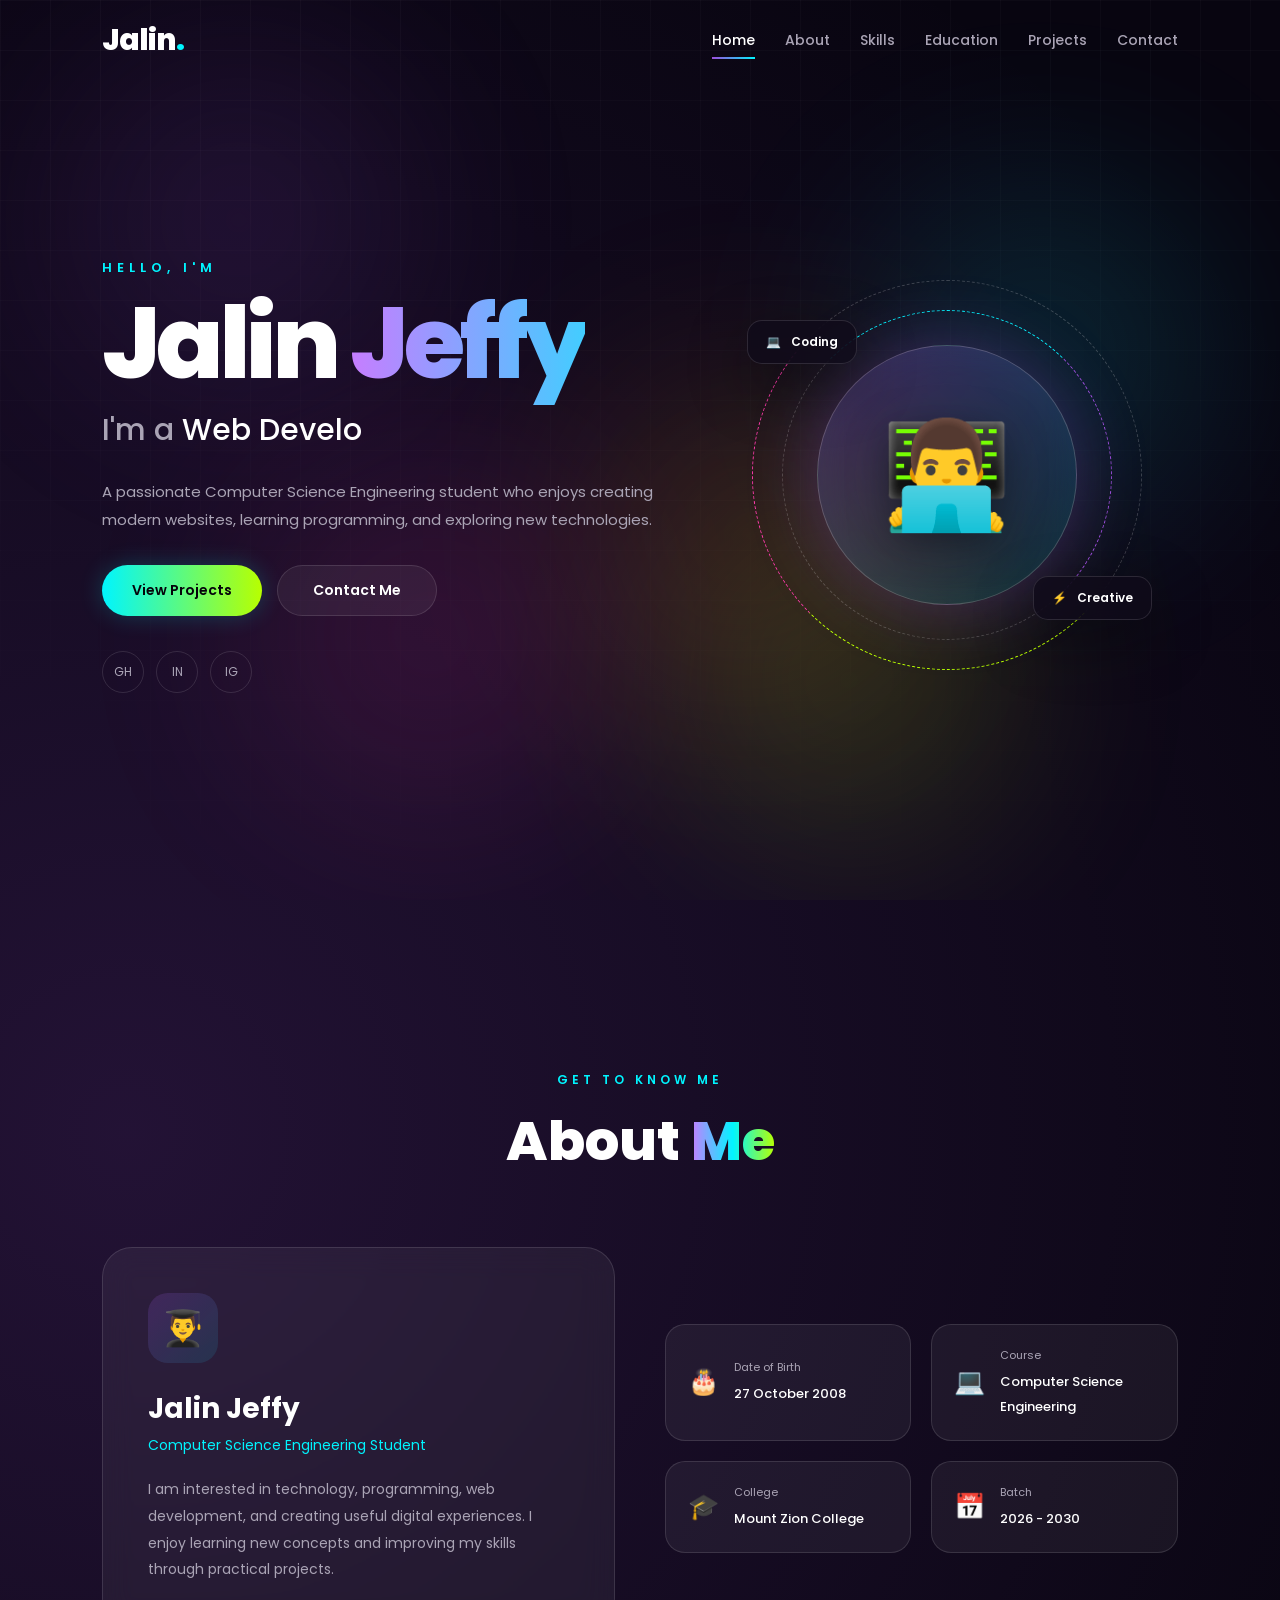
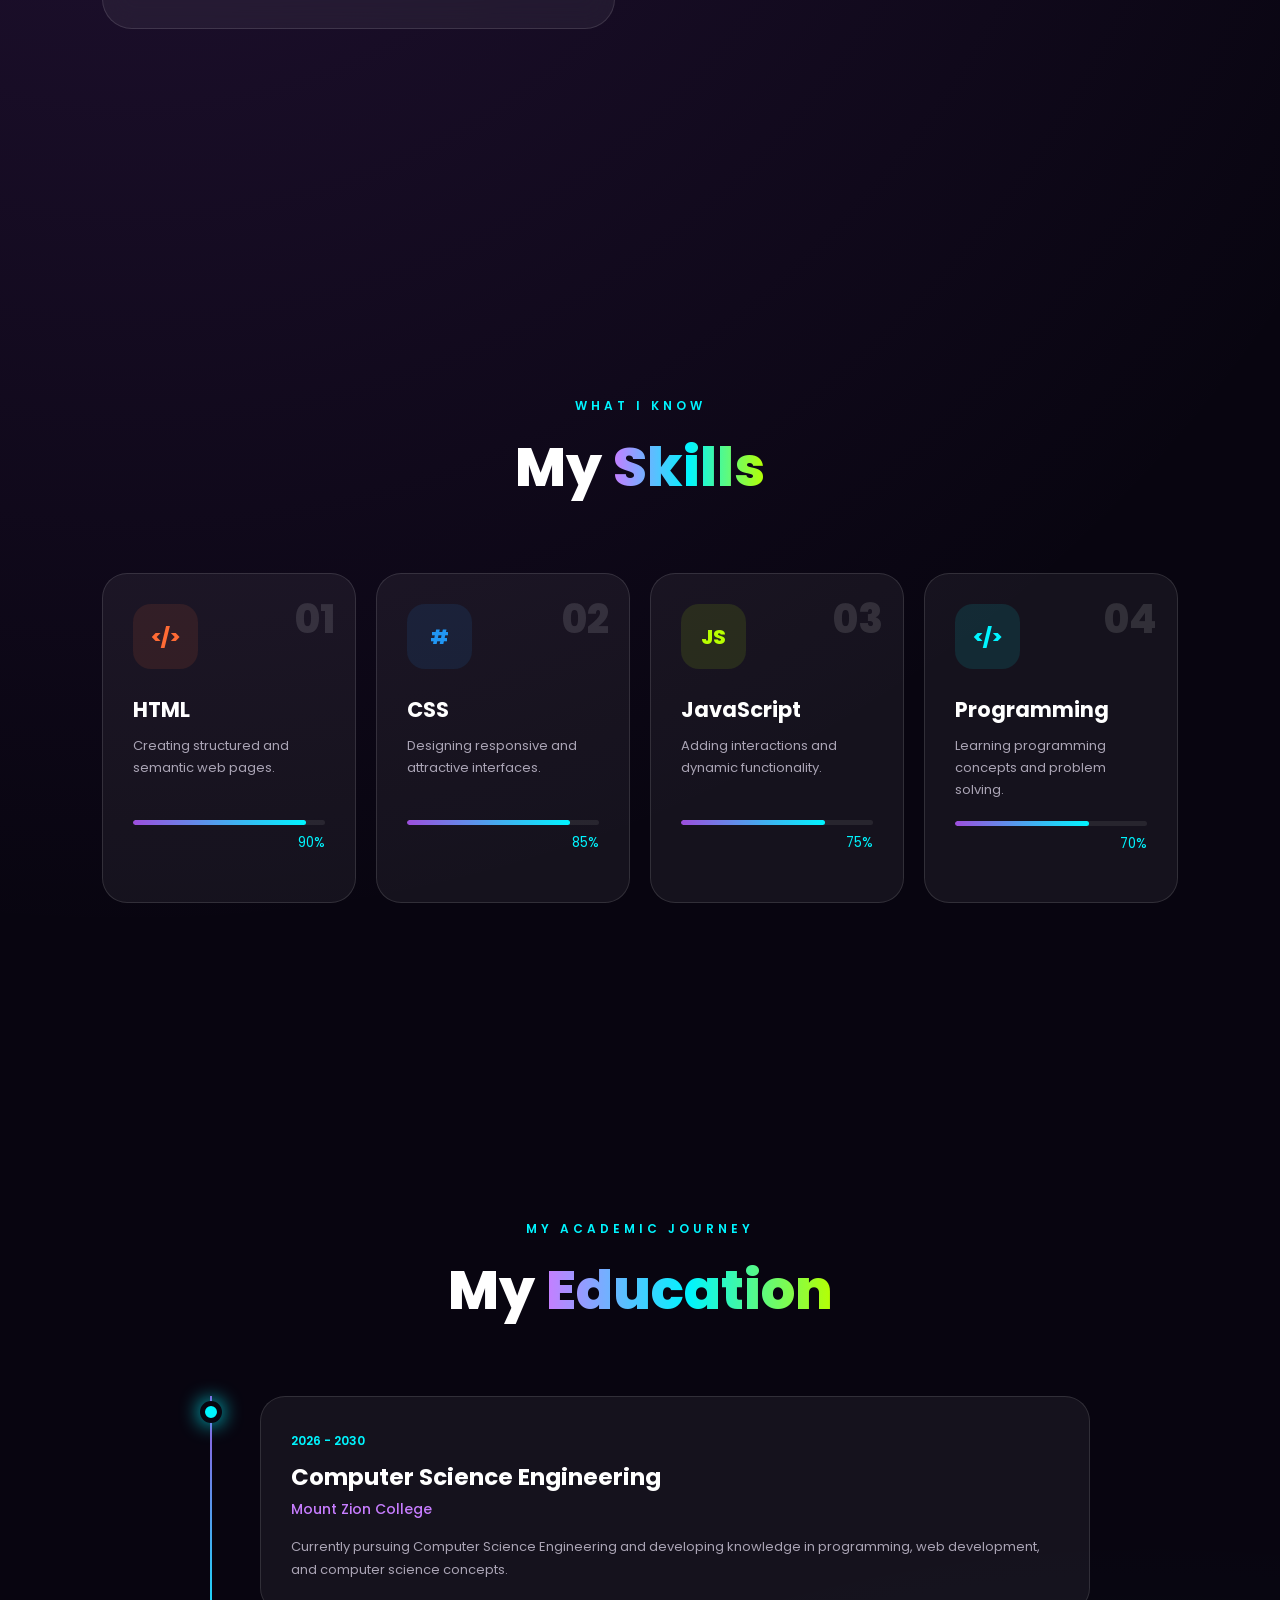
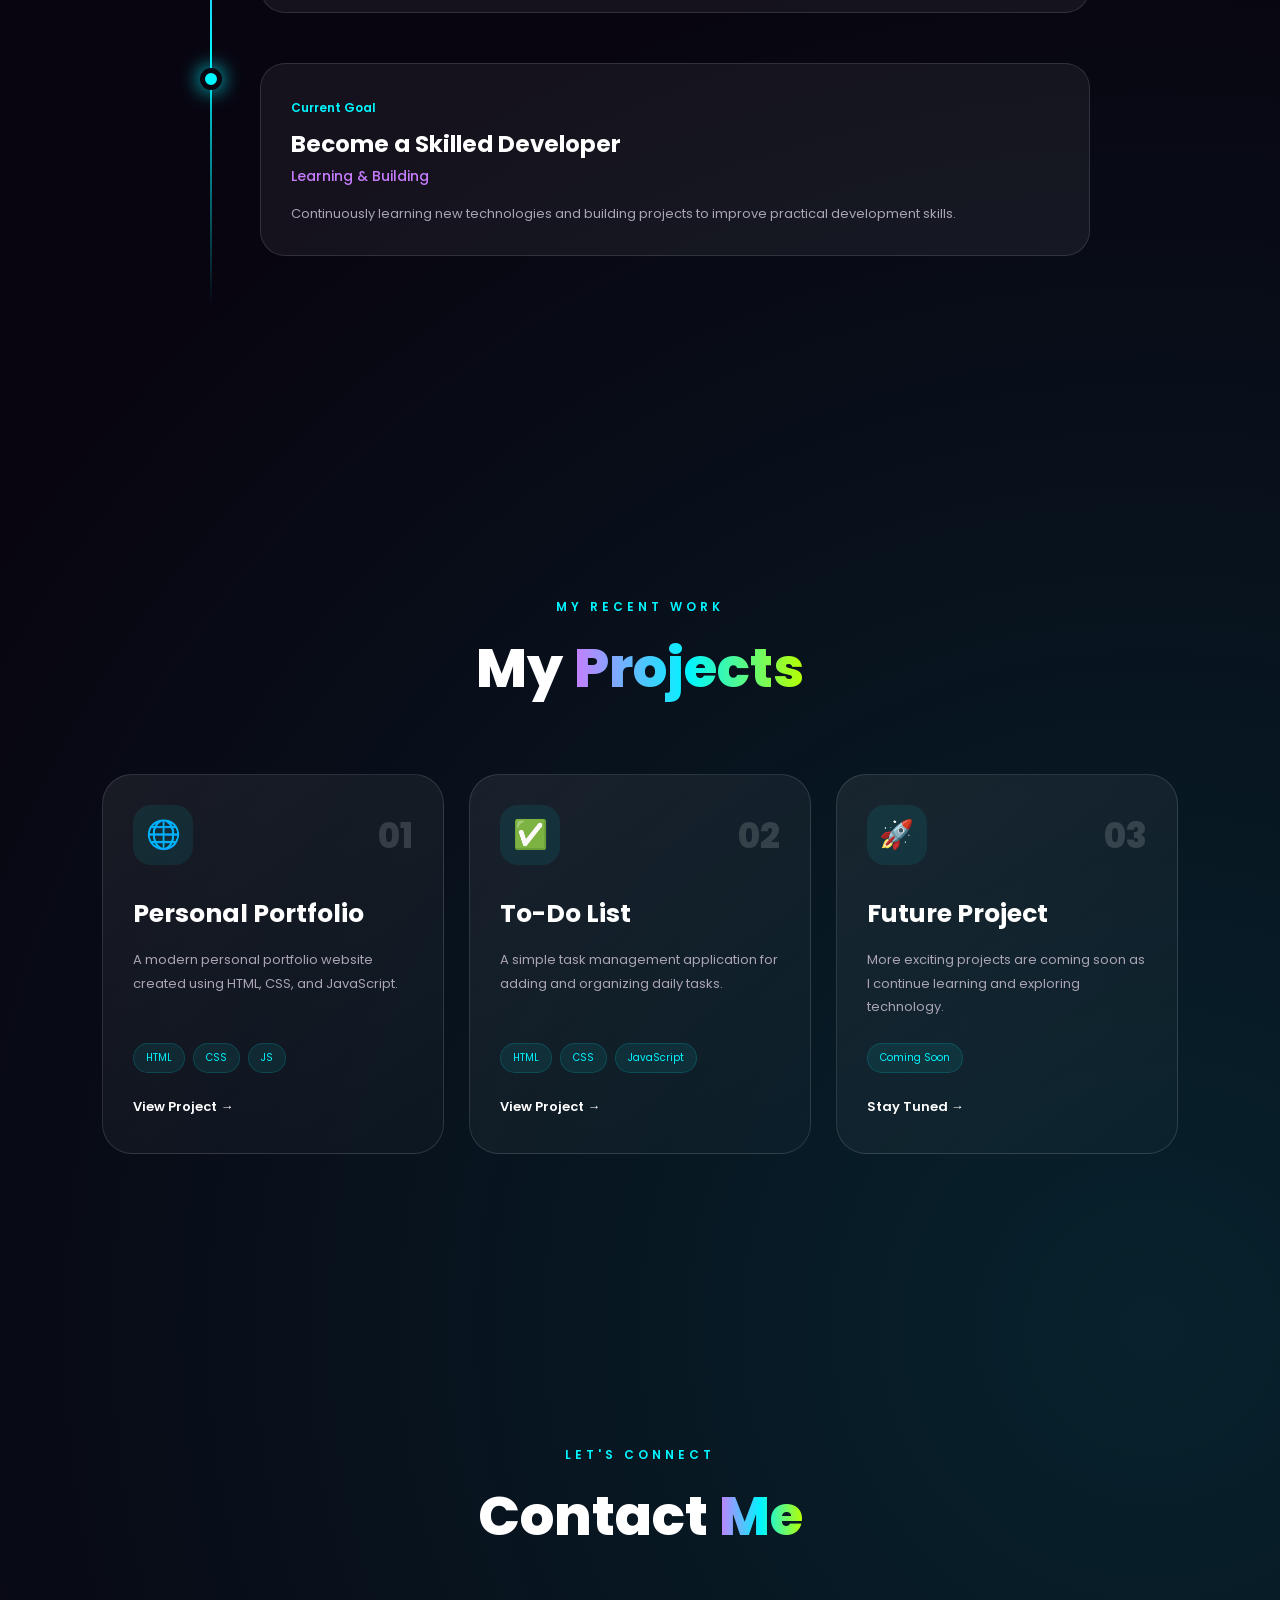
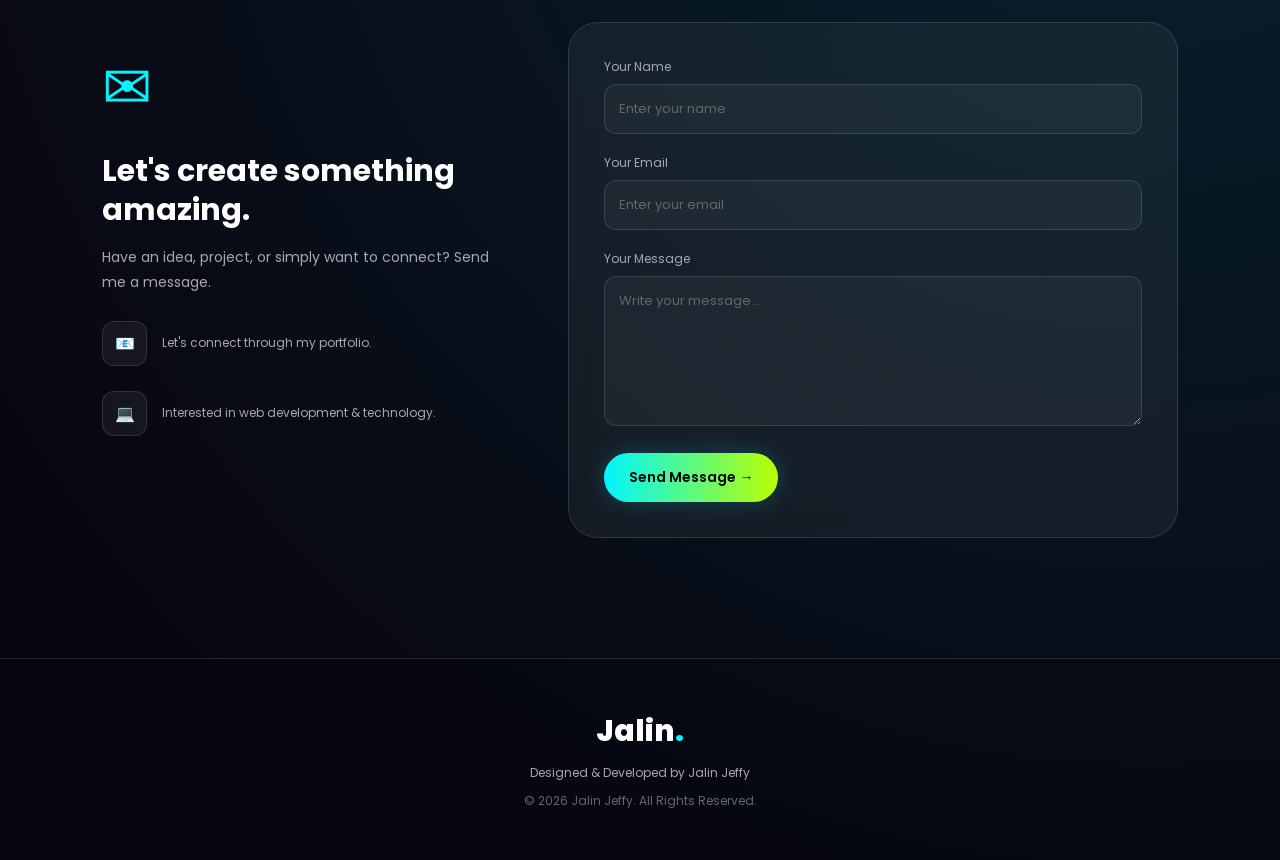
==== commit e0522350: "Update index.html" ====
--- a/index.html
+++ b/index.html
@@ -7,20 +7,17 @@
 
     <title>Jalin Jeffy | CSE Student</title>
 
-    <!-- Google Font -->
     <link rel="preconnect" href="https://fonts.googleapis.com">
     <link rel="preconnect" href="https://fonts.gstatic.com" crossorigin>
     <link
         href="https://fonts.googleapis.com/css2?family=Poppins:wght@300;400;500;600;700;800&display=swap"
         rel="stylesheet">
 
-    <!-- CSS -->
     <link rel="stylesheet" href="style.css">
 </head>
 
 <body>
 
-    <!-- Animated Background -->
     <div class="background">
         <span></span>
         <span></span>
@@ -29,7 +26,6 @@
         <span></span>
     </div>
 
-    <!-- NAVBAR -->
     <header class="navbar">
 
         <div class="logo">
@@ -54,7 +50,6 @@
     </header>
 
 
-    <!-- HOME -->
     <section id="home" class="hero">
 
         <div class="hero-content">
@@ -96,7 +91,6 @@
         </div>
 
 
-        <!-- PROFILE -->
         <div class="hero-image">
 
             <div class="profile-wrapper">
@@ -127,7 +121,6 @@
     </section>
 
 
-    <!-- ABOUT -->
     <section id="about" class="section">
 
         <div class="section-title">
@@ -200,7 +193,6 @@
     </section>
 
 
-    <!-- SKILLS -->
     <section id="skills" class="section skills-section">
 
         <div class="section-title">
@@ -307,7 +299,6 @@
     </section>
 
 
-    <!-- EDUCATION -->
     <section id="education" class="section">
 
         <div class="section-title">
@@ -380,7 +371,6 @@
     </section>
 
 
-    <!-- PROJECTS -->
     <section id="projects" class="section projects-section">
 
         <div class="section-title">
@@ -502,7 +492,6 @@
     </section>
 
 
-    <!-- CONTACT -->
     <section id="contact" class="section contact-section">
 
         <div class="section-title">
@@ -602,7 +591,6 @@
     </section>
 
 
-    <!-- FOOTER -->
     <footer>
 
         <div class="footer-logo">
@@ -620,10 +608,8 @@
     </footer>
 
 
-    <!-- JAVASCRIPT -->
     <script>
 
-        /* MOBILE MENU */
 
         const menuBtn = document.getElementById("menuBtn");
         const navMenu = document.getElementById("navMenu");
@@ -636,7 +622,6 @@
         });
 
 
-        /* CLOSE MENU AFTER CLICK */
 
         document.querySelectorAll("#navMenu a").forEach(link => {
 
@@ -650,7 +635,6 @@
         });
 
 
-        /* TYPING EFFECT */
 
         const typingText = document.getElementById("typing");
 
@@ -717,7 +701,6 @@
         typeEffect();
 
 
-        /* CONTACT FORM */
 
         const contactForm =
             document.getElementById("contactForm");
@@ -739,7 +722,6 @@
         });
 
 
-        /* NAVBAR SCROLL EFFECT */
 
         window.addEventListener("scroll", () => {
 
@@ -759,7 +741,6 @@
         });
 
 
-        /* ACTIVE NAVIGATION */
 
         const sections =
             document.querySelectorAll("section");
@@ -806,4 +787,4 @@
 
 </body>
 
-</html>+</html>
